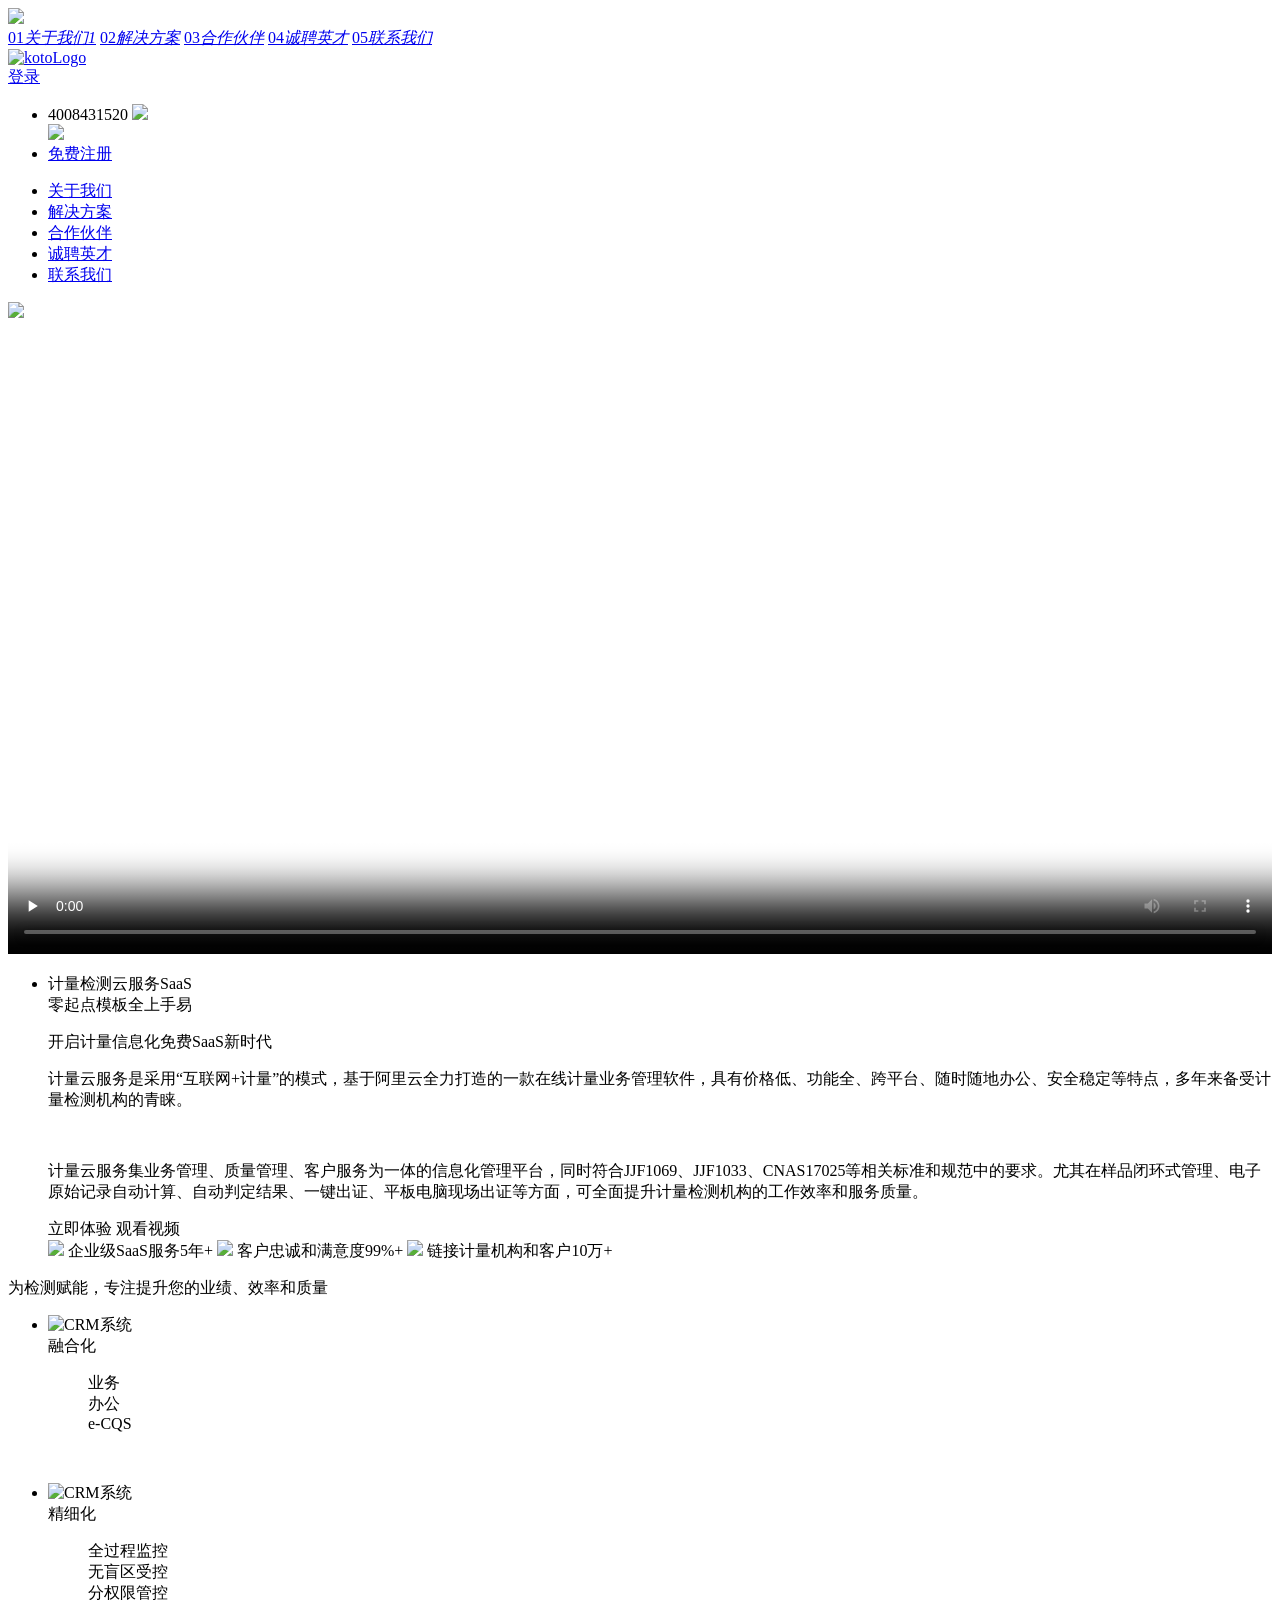
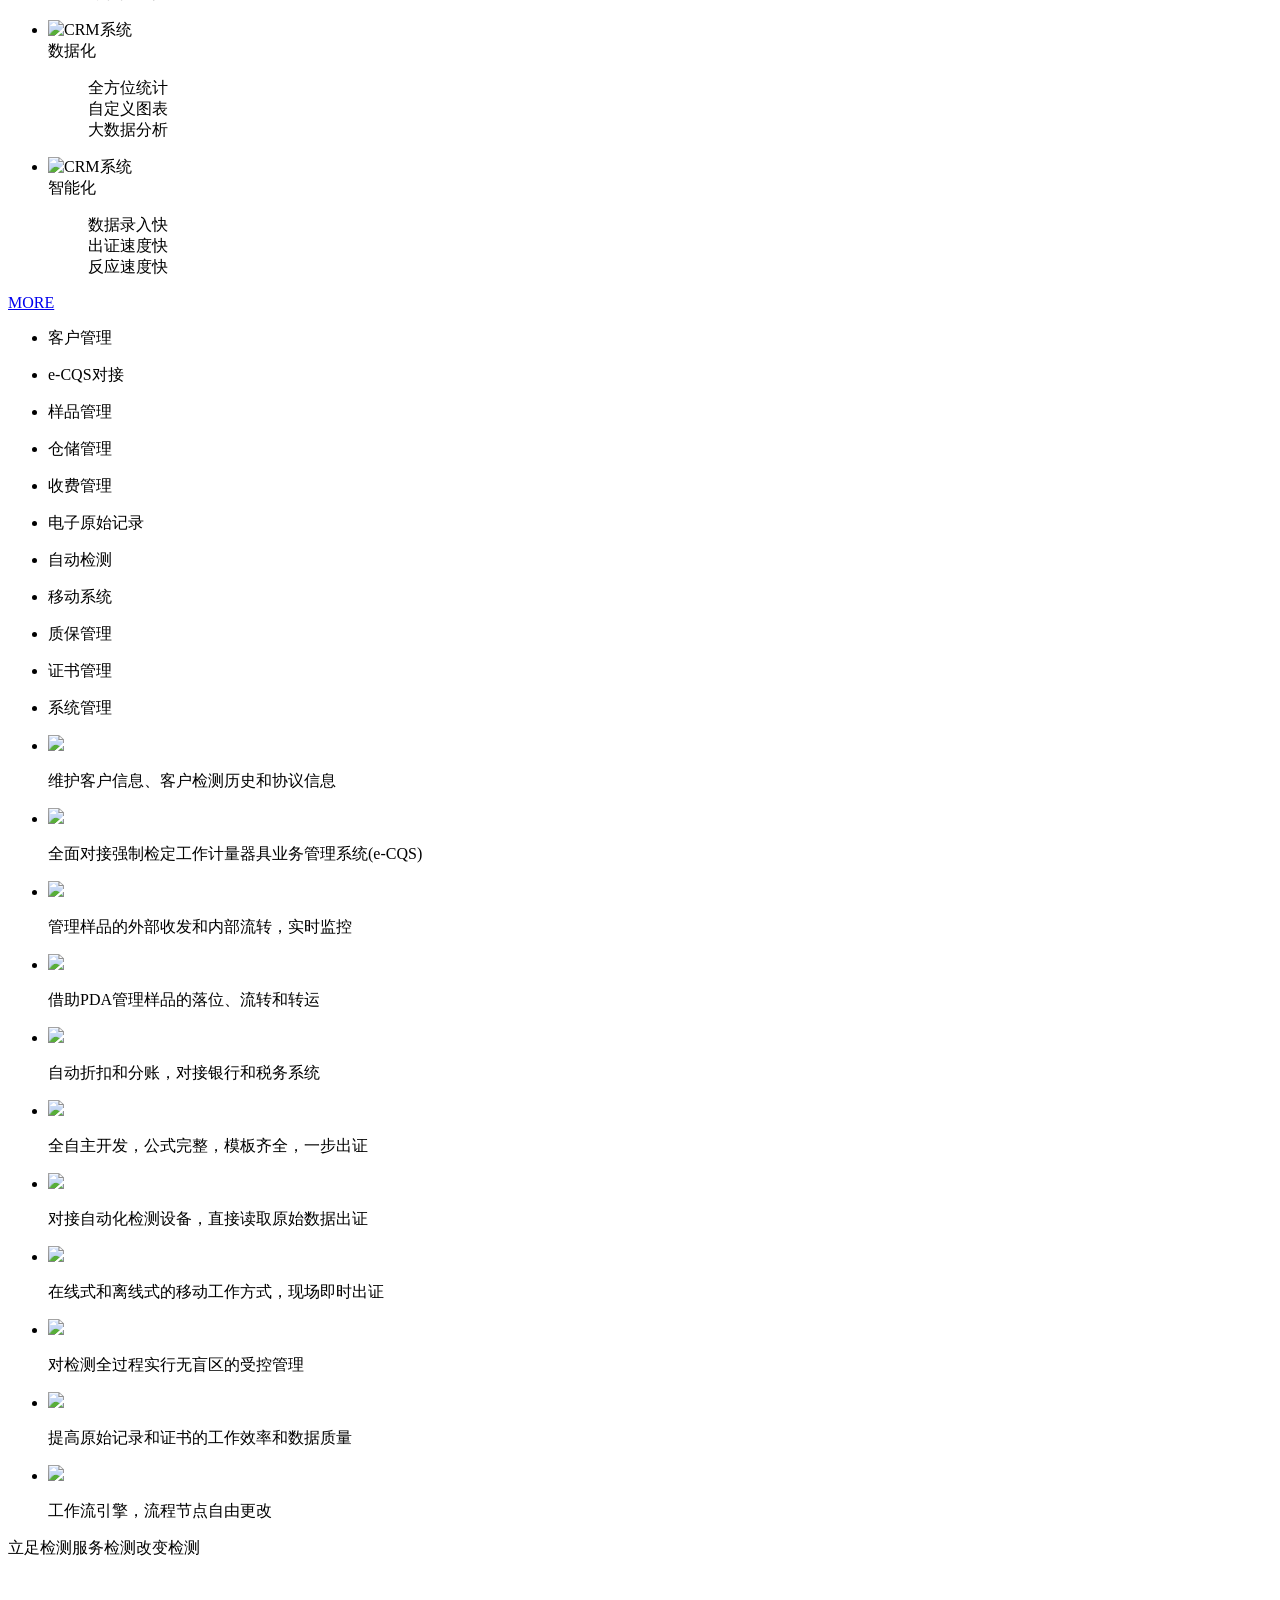
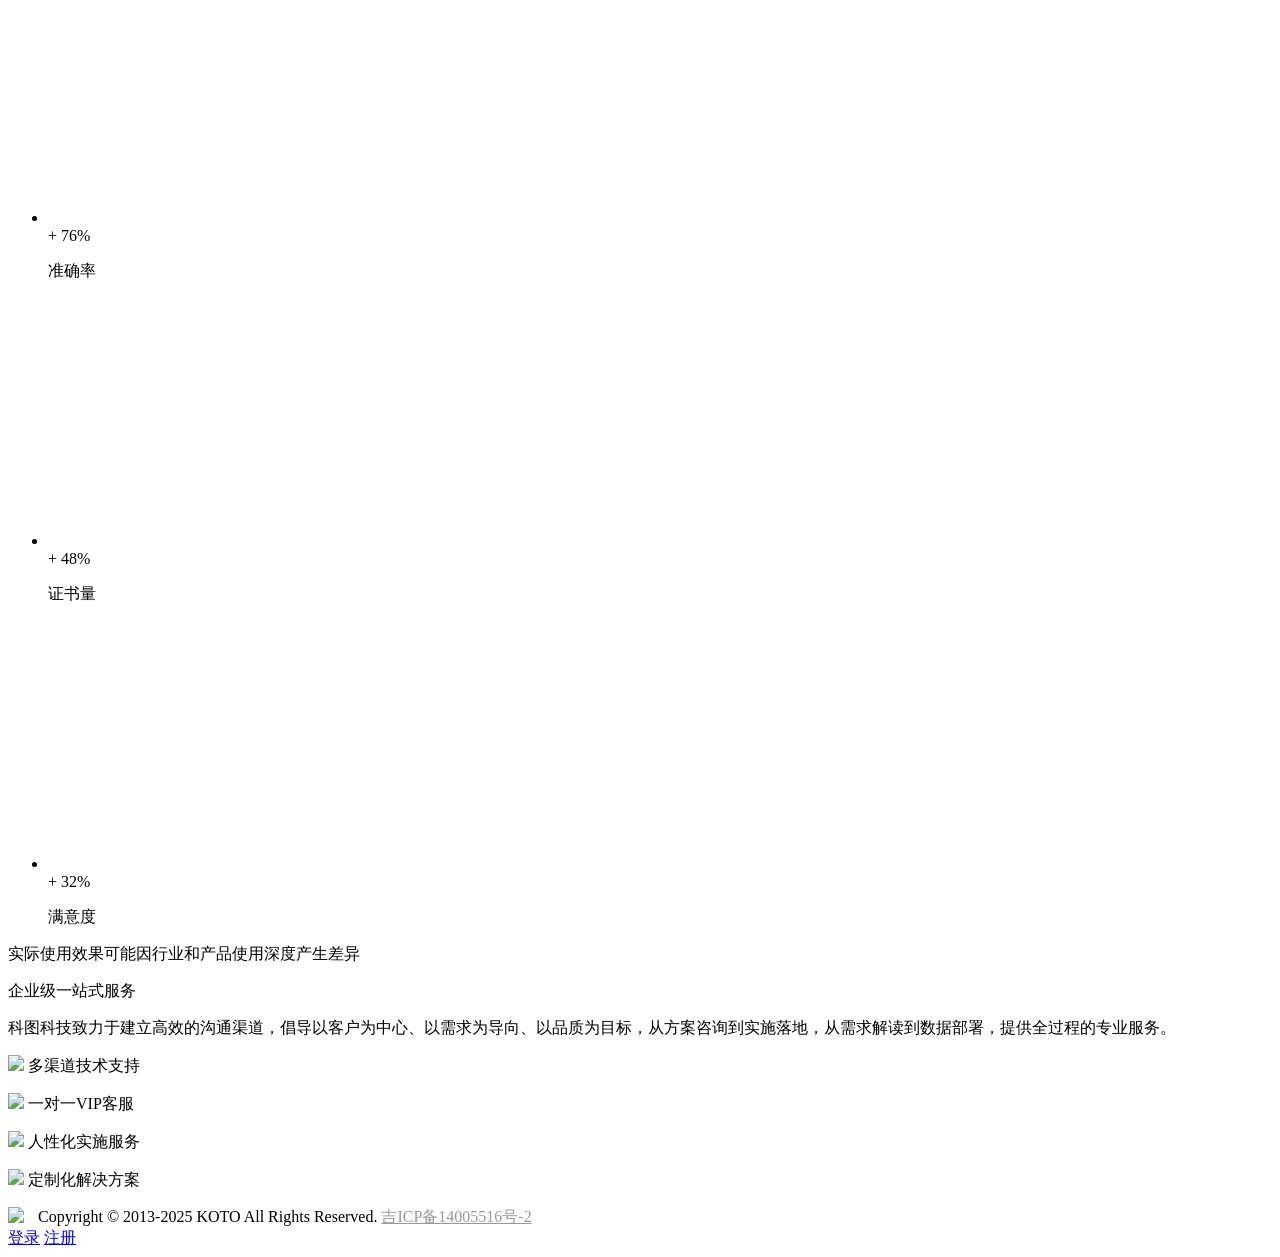
==== index.html @ c967e205 "科图1" ====
<!DOCTYPE html>
<html lang="zh-CN">
	<head>
		<meta charset="UTF-8">
		<meta name="viewport" content="initial-scale=1.0, maximum-scale=1.0, user-scalable=no" />
		<meta name="baidu-site-verification" content="nUo8OA8vOq" />
		<meta name="keywords" content="计量检测云服务-科图科技官网">
		<meta name="description" content="计量检测云服务，致力于中国计量检测行业信息化建设解决方案的开发，志在打造集政府机构、企业内部实验室和第三方检测实验室一体化的大数据云服务平台。">
		<title>计量检测云服务-科图科技官网</title>
		<link rel="Shortcut Icon" href="favicon.ico"/>
		<link rel="stylesheet" href="css/animate.min.css" />
		<link rel="stylesheet" href="css/video-js.css" />
		<link rel="stylesheet" href="css/public.css"/>
		<link rel="stylesheet" href="css/enterKoto.css" type="text/css" media="screen" charset="utf-8"><!--全局-->
		<link rel="stylesheet" href="css/enterStyle.css" type="text/css" media="screen" charset="utf-8">
		<link rel="stylesheet" href="css/mediaN.css"/>
		
		
		<script src="js/jquery-2.1.4.min.js" type="text/javascript" charset="utf-8"></script>
		<script src="js/jquery.easing.1.3.js" type="text/javascript" charset="utf-8"></script>
		<script src="js/jquery.transit.js" type="text/javascript" charset="utf-8"></script>
		<script src="js/prefixfree.min.js" type="text/javascript" charset="utf-8"></script>
		<script src="js/html5.js" type="text/javascript" charset="utf-8"></script>
		<script src="js/bocfe.js" type="text/javascript" charset="utf-8"></script>
		
		<script src="js/respond.min.js" type="text/javascript" charset="utf-8"></script>
		<script src="js/jquery.SuperSlide.2.1.1.js" type="text/javascript" charset="utf-8"></script>
		<script type="text/javascript" src="js/flexible.js"></script>
		<script type="text/javascript" src="js/myslide.js"></script>
		<script type="text/javascript" src="js/video.min.js"></script>
		<script type="text/javascript" src="js/fastclick.js"></script><!--点击加速-->
		<script src="js/baidu.js" type="text/javascript" charset="utf-8"></script>
		<script>
			$(function() {
    			FastClick.attach(document.body);
			});
		</script>
		<script><!--百度自动推送-->
			(function(){
				var bp = document.createElement('script');
				var curProtocol = window.location.protocol.split(':')[0];
				if (curProtocol === 'https') {
					bp.src = 'https://zz.bdstatic.com/linksubmit/push.js';
				}
				else {
					bp.src = 'http://push.zhanzhang.baidu.com/push.js';
				}
				var s = document.getElementsByTagName("script")[0];
				s.parentNode.insertBefore(bp, s);
			})();
		</script>
		<style>
			.hoverA{color: #999999;}
			.hoverA:hover{color: #ff943e;}
		</style>
	</head>
	
	<body>
<!-- WPA start -->
<script id="qd28521827276997eedf9d769619d8f333a147346156" src="https://wp.qiye.qq.com/qidian/2852182727/6997eedf9d769619d8f333a147346156" charset="utf-8" async defer></script>
<!-- WPA end -->
<img width="121px" style="display: none;" src="img/baidukoto.jpg"  alt="计量检测云服务-科图科技官网">
    <div class="main wrapper">
		<!--移动端菜单栏 pad&手机-->
		<div class="phone_header">
			<div class="bocweb-header">
				<a href="javascript:;" class="nav-click"></a>
				<a class="bocweb-logo" href="indexPhone.html" target="_self"><img width="100%" src="img/kotoLogo.png"></a>
			</div>
			<div class="sidebar">
				<a href="javascript:;" class="sidebar-close"></a>
				<div class="line"></div>
				<div class="nav">
					<a href="about.html" target="_self"><span>01</span><i>关于我们1</i></a>
					<a href="solution.html" target="_self"><span>02</span><i>解决方案</i></a>
			        <a href="partner.html" target="_self"><span>03</span><i>合作伙伴</i></a>
					<a href="career.html" target="_self"><span>04</span><i>诚聘英才</i></a>
					<a href="contact.html" target="_self"><span>05</span><i>联系我们</i></a>
				</div>
			</div>
		</div>
		<div class="header f-cb">
			<a class="logo" href="index.html" target="_self"><img width="100%" src="img/kotoLogo.png"  alt="kotoLogo"></a>
			<div class="button f-cb">
				<a id="loginBtn"  class="on" href="https://www.kotosoft.com/chos" target="_self" >登录</a>
				<div class="buttonR">
					<ul>
						<li>
							<span class="conectPhone">4008431520</span>
							<span id="qqQDKF" class="conectLine"><img src="img/wx.png"/></span>
							<div class="ewm hid"><img src="img/ewm.png"/></div><!---->
						</li>
						<li>
							<a href="register.html" class=" conectFree">免费注册</a>
						</li>
					</ul>
				</div>
				
			</div>
			<div class="nav">
				<ul class="f-cb">
					<li><a href="about.html" class="tits" title="关于我们-科图科技官网">关于我们</a></li>
					<li><a href="solution.html" class="tits" title="计量检测云服务解决方案-科图科技官网">解决方案</a></li>
					<li><a href="partner.html" class="tits" title="计量检测云服务合作伙伴-科图科技官网">合作伙伴</a></li>
					<li><a href="career.html" class="tits" title="诚聘英才-科图科技官网">诚聘英才</a></li>
					<li><a href="contact.html" class="tits" title="联系我们-科图科技官网">联系我们</a></li>
				</ul>
			</div>
		</div>
		
		<!--视频弹窗 S-->
		<div class="myVideoWrap hid">
			<div class="videoDiv" >
				<div class="closeVideo"><img src="img/close.png"/></div>
				<video id="my-player" class="video-js vjs-big-play-centered vjs-default-skin vjs-16-9" 
					   controls  preload="none" poster="img/vBg.jpg" playsinline x5-playsinline webkit-playsinline
					   style="width:100%;height:100%;object-fit: fill;">
					<source src="https://mpvideo.qpic.cn/0b78vmaaoaaahaalfk7xerpvbk6da6vqabya.f10004.mp4?dis_k=0cde9caa466e6769a0c443bbb77d2c9f&dis_t=1757411300&play_scene=10700&auth_info=Vqmjj7gGagRmlpS9nGsETXI2C3gYQ2kSfmJ8GEtmZi9mBQ==&auth_key=c77045c714f1d5150a62b1a8c8f45c02" type='video/mp4' />
				</video>
			</div>
		</div>

	<div class="index">
		<div class="index-banner section"><!--此处为轮播图-->
			<ul>
				<li>
					<div class="table" style="background: url(img/bannerBg.jpg) center no-repeat;background-size: cover;">
						<div class="table-cell animated bounceIn">
							<div class="con">
								<span class="banerSpan">计量检测云服务SaaS</span><br />
								<span class="bannerText1">零起点</span><span class="bannerText1">模板全</span><span class="bannerText1">上手易</span>
								<p class="bannerText1">开启计量信息化免费SaaS新时代</p>
								<p class="bannerText2">计量云服务是采用“互联网+计量”的模式，基于阿里云全力打造的一款在线计量业务管理软件，具有价格低、功能全、跨平台、随时随地办公、安全稳定等特点，多年来备受计量检测机构的青睐。</p>
								<p class="bannerText2">&nbsp;</p>
								<p class="bannerText2">计量云服务集业务管理、质量管理、客户服务为一体的信息化管理平台，同时符合JJF1069、JJF1033、CNAS17025等相关标准和规范中的要求。尤其在样品闭环式管理、电子原始记录自动计算、自动判定结果、一键出证、平板电脑现场出证等方面，可全面提升计量检测机构的工作效率和服务质量。</p>
								<span class="banerhref" onclick="javascript:window.location.href='register.html'">立即体验</span>
								<span class="banerhref videoPic">观看视频</span>
							</div>
							<div class="banerTextBot">
									<span><img src="img/banerTextBot1.png"/>&nbsp;企业级SaaS服务5年+</span>
									<span><img src="img/banerTextBot2.png"/>&nbsp;客户忠诚和满意度99%+</span>
									<span><img src="img/banerTextBot3.png"/>&nbsp;链接计量机构和客户10万+</span>
								</div>
						</div>
					</div>
				</li>
                <!--<li style="background: url(img/3-1Z123143944Y6.jpg) center no-repeat;">
					<a>
						<div class="table">
							<div class="table-cell">
								<div class="con1"></div>
							</div>
						</div>
					</a>
				</li>
				<li style="background: url(img/201709201446530269.jpg) center no-repeat;">
					<div class="table">
						<div class="table-cell">
							<div class="con">
								<div class="pic">
									   <img width="100%" class="img" src="img/201709201447040349.png"  alt="CRM概念">
									<div class="list">
										<div class="item i1">销售管理</div>
										<div class="item i2">沟通协同</div>
										<div class="item i3">采购管理</div>
										<div class="item i4">库存管理</div>
										<div class="line1 line"></div>
										<div class="line2 line"></div>
										<div class="line3 line"></div>
										<div class="line4 line"></div>
										<div class="point p1">
											<span></span>
										</div>
										<div class="point p2">
											<span></span>
										</div>
										<div class="point p3">
											<span></span>
										</div>
										<div class="point p4">
											<span></span>
										</div>
									</div>
									<div class="icon">
											   <img width="100%" src="img/201709201447170629.png"  alt="CRM">
									</div>
								</div>
								<div class="tits">阿里钉钉战略生态合作伙伴</div>
								<div class="tit">酷公司用酷应用，助力业绩强劲增长</div>
								<a>查看详情</a>
							</div>
						</div>
					</div>
				</li>
				-->
			</ul>
			<!--<div class="btns"></div>-->
		</div>
		
		<div class="index-advantage section">
			<div class="content">
				<div class="tits">为检测赋能，专注提升您的<span>业绩、效率和质量</span></div>
                <div class="list">
                	<ul class="f-cb">
						<li>
							<div class="icon">
								<img src="img/201807271627340166.png"  alt="CRM系统"></div>
							<div class="t">融合化</div>
							<dl class="d1">
								<dd>业务</dd><dd>办公</dd><dd>e-CQS</dd><p><br></p>
							</dl>
						</li>
						<li>
							<div class="icon">
								<img src="img/201807271628360979.png"  alt="CRM系统"></div>
							<div class="t">精细化</div>
							<dl class="d2">
								<dd>全过程监控</dd><dd>无盲区受控</dd><dd>分权限管控</dd>
							</dl>
						</li>
						<li>
							<div class="icon">
								<img src="img/201807271629110427.png"  alt="CRM系统"></div>
							<div class="t">数据化</div>
							<dl class="d3">
								<dd>全方位统计</dd><dd>自定义图表</dd><dd>大数据分析</dd>
							</dl>
						</li>
						<li>
							<div class="icon">
								<img src="img/201807271629450042.png"  alt="CRM系统"></div>
							<div class="t">智能化</div>
							<dl class="d4">
								<dd>数据录入快</dd><dd>出证速度快</dd><dd>反应速度快</dd>
							</dl>
						</li>
					</ul>
					<a href="solution.html" class="more">MORE</a>
				</div>
			</div>
		</div>
		
		
		<div class="index-sales section">
			<div class="content">
				<div class="list">
					<ul>
						<li class="l f-cb li1 on">
							<div class="icon i1"></div>
							<p>客户管理</p>
						</li>
						<li class="f-cb li2">
							<div class="icon i2"></div>
							<p>e-CQS对接</p>
						</li>
						<li class="f-cb li3">
							<div class="icon i3"></div>
							<p>样品管理</p>
						</li>
						<li class="f-cb li4">
							<div class="icon i4"></div>
							<p>仓储管理</p>
						</li>
						<li class="f-cb li5">
							<div class="icon i5"></div>
							<p>收费管理</p>
						</li>
						<li class="f-cb li6">
							<div class="icon i6"></div>
							<p>电子原始记录</p>
						</li>
						<li class="f-cb li7">
							<div class="icon i7"></div>
							<p>自动检测</p>
						</li>
						<li class="l f-cb li8">
							<div class="icon i8"></div>
							<p>移动系统</p>
						</li>
						<li class="l f-cb li9">
							<div class="icon i9"></div>
							<p>质保管理</p>
						</li>
						<li class="l f-cb li10">
							<div class="icon i10"></div>
							<p>证书管理</p>
						</li>
						<li class="l f-cb li11">
							<div class="icon i11"></div>
							<p>系统管理</p>
						</li>
					</ul>
				</div>
				<!--<div style="top: 50%;width: 626px;height: 626px;background: red;border-radius: 100%;position: absolute;left: 50%;margin-left: -313px;margin-top: -313px;"></div>-->
				<div class="list1">
					<ul>
						<li class="li1">
							<div class="salesImgWrap">
								<img src="img/i_icon1_h.png"/>
							</div>
							<p class="salesConect">维护客户信息、客户检测历史和协议信息</p>
							<!--以下注释保留 原手机中显示内容图标自动模拟触摸跳转
							<img style=" display: inline;" width="100%" src="img/201709201451140039.jpg"  alt="CRM客户管理">
							<img width="100%" src="img/201709201451250377.png" alt="CRM客户管理">
							<img width="100%" src="img/201709271043510801.png" alt="CRM客户管理">
							<img width="100%" src="img/201709271043510812.png" alt="CRM客户管理">
							<span class="touchbtn"></span>-->
						</li>
						<li class="li2">
							<div class="salesImgWrap">
								<img src="img/i_icon2_h.png"/>
							</div>
							<p class="salesConect">全面对接强制检定工作计量器具业务管理系统(e-CQS)</p>
							<!--以下注释保留 原手机中显示内容图标自动模拟触摸跳转
							<img style=" display: inline;" width="100%" src="img/201709201449350761.jpg" alt="数据图表">
							<img width="100%" src="img/201709201449460618.png" alt="数据图表">
							<img width="100%" src="img/201709201449550816.png" alt="数据图表">
							<img width="100%" src="img/201709271048070762.jpg" alt="数据图表">
							<img width="100%" src="img/201709271048070800.jpg" alt="数据图表">
							<img width="100%" src="img/201709271048080180.jpg" alt="数据图表">
							<span class="touchbtn"></span>-->
						</li>
						<li class="li3">
							<div class="salesImgWrap">
								<img src="img/i_icon3_h.png"/>
							</div>
							<p class="salesConect">管理样品的外部收发和内部流转，实时监控</p>
							<!--以下注释保留 原手机中显示内容图标自动模拟触摸跳转
							<img style=" display: inline;" width="100%" src="img/201709261038190196.jpg" alt="库存管理">
							<img width="100%" src="img/201709261038530422.jpg" alt="库存管理">
							<img width="100%" src="img/201709271047420182.jpg" alt="库存管理">
							<span class="touchbtn"></span>-->
						</li>
						<li class="li4">
							<div class="salesImgWrap">
								<img src="img/i_icon4_h.png"/>
							</div>
							<p class="salesConect">借助PDA管理样品的落位、流转和转运</p>
							<!--以下注释保留 原手机中显示内容图标自动模拟触摸跳转
							<img style=" display: inline;" width="100%" src="img/201709201454010997.jpg" alt="采购管理">
							<img width="100%" src="img/201709201454110368.png" alt="采购管理">
							<img width="100%" src="img/201709271047160637.jpg" alt="采购管理">
							<img width="100%" src="img/201709271047170004.jpg" alt="采购管理">
							<span class="touchbtn"></span>-->
						</li>
						<li class="li5">
							<div class="salesImgWrap">
								<img src="img/i_icon5_h.png"/>
							</div>
							<p class="salesConect">自动折扣和分账，对接银行和税务系统</p>
							<!--以下注释保留 原手机中显示内容图标自动模拟触摸跳转							
							<img style=" display: inline;" width="100%" src="img/201709201455170778.jpg" alt="资金管理">
							<img width="100%" src="img/201709201455350067.png" alt="资金管理">
							<img width="100%" src="img/201709271046570584.png" alt="资金管理">
							<img width="100%" src="img/201709271046570960.png" alt="资金管理">
							<span class="touchbtn"></span>-->
						</li>
						<li class="li6">
							<div class="salesImgWrap">
								<img src="img/i_icon6_h.png"/>
							</div>
							<p class="salesConect">全自主开发，公式完整，模板齐全，一步出证</p>
							<!--以下注释保留 原手机中显示内容图标自动模拟触摸跳转	
							<img style=" display: inline;" width="100%" src="img/201709201456200113.jpg" alt="CRM业绩目标">
							<img width="100%" src="img/201709201456380332.png" alt="CRM业绩目标">
							<img width="100%" src="img/201709271046390617.png" alt="CRM业绩目标">
							<img width="100%" src="img/201709271046390674.png" alt="CRM业绩目标">
							<span class="touchbtn"></span>-->
						</li>
						<li class="li7">
							<div class="salesImgWrap">
								<img src="img/i_icon7_h.png"/>
							</div>
							<p class="salesConect">对接自动化检测设备，直接读取原始数据出证</p>
							<!--以下注释保留 原手机中显示内容图标自动模拟触摸跳转
							<img style=" display: inline;" width="100%" src="img/201709201457280189.jpg" alt="CRM产品管理">
							<img width="100%" src="img/201709201457380443.png" alt="CRM产品管理">
							<img width="100%" src="img/201709271051530447.png" alt="CRM产品管理">
							<img width="100%" src="img/201709271051530449.png" alt="CRM产品管理">
							<span class="touchbtn"></span>-->
						</li>
						<li class="li8">
							<div class="salesImgWrap">
								<img src="img/i_icon8_h.png"/>
							</div>
							<p class="salesConect">在线式和离线式的移动工作方式，现场即时出证</p>
							<!--以下注释保留 原手机中显示内容图标自动模拟触摸跳转
							<img style=" display: inline;" width="100%" src="img/201709201458470295.jpg" alt="合同管理">
							<img width="100%" src="img/201709201459030186.png" alt="合同管理">
							<img width="100%" src="img/201709271045560721.png" alt="合同管理">
							<img width="100%" src="img/201709271045570972.png" alt="合同管理">无此图片
							<img width="100%" src="img/201709271045580042.png" alt="合同管理">
							<span class="touchbtn"></span>-->
						</li>
						<li class="li9">
							<div class="salesImgWrap">
								<img src="img/i_icon9_h.png"/>
							</div>
							<p class="salesConect">对检测全过程实行无盲区的受控管理</p>
							<!--以下注释保留 原手机中显示内容图标自动模拟触摸跳转							
							<img style=" display: inline;" width="100%" src="img/201709201500370326.jpg" alt="销售机会">
							<img width="100%" src="img/201709201500500649.png" alt="销售机会">
							<img width="100%" src="img/201709271045320696.png" alt="销售机会">
							<img width="100%" src="img/201709271045320734.jpg" alt="销售机会">
							<span class="touchbtn"></span>-->
						</li>
						<li class="li10">
							<div class="salesImgWrap">
								<img src="img/i_icon10_h.png"/>
							</div>
							<p class="salesConect">提高原始记录和证书的工作效率和数据质量</p>
							<!--以下注释保留 原手机中显示内容图标自动模拟触摸跳转	
							<img style=" display: inline;" width="100%" src="img/201709201501480705.jpg" alt="跟进记录">
							<img width="100%" src="img/201709271044470932.png" alt="跟进记录">
							<span class="touchbtn"></span>-->
						</li>
						<li class="li11">
							<div class="salesImgWrap">
								<img src="img/i_icon11_h.png"/>
							</div>
							<p class="salesConect">工作流引擎，流程节点自由更改</p>
							<!--以下注释保留 原手机中显示内容图标自动模拟触摸跳转
							<img style=" display: inline;" width="100%" src="img/201709201502150878.jpg" alt="访客计划">
							<img width="100%" src="img/201709201502250959.png" alt="访客计划">
							<img width="100%" src="img/201709271045080079.png" alt="访客计划">
							<img width="100%" src="img/201709271045080137.jpg" alt="访客计划">
							<span class="touchbtn"></span>-->
						</li>
						
					</ul>
				</div>
			</div>
		</div>

		<div class="index-effect section">
			<div class="content">
				<div class="tits"><a class="titsText">立足检测</a><a class="titsText">服务检测</a><a class="titsText">改变检测</a></div>
				<div class="list">
					<ul class="f-cb">
						<li>
							<canvas id="myCanvas1" width="248" height="248"></canvas>
							<div class="con">
								<div class="num">+
									<span id="" class="counter1" data-num="76">76</span>%</div>
								<p><p>准确率</p></p>
							</div>
						</li>
						<li>
							<canvas id="myCanvas2" width="248" height="248"></canvas>
							<div class="con">
								<div class="num">+
									<span id="" class="counter1" data-num="48">48</span>%</div>
								<p><p>证书量</p></p>
							</div>
						</li>
						<li>
							<canvas id="myCanvas3" width="248" height="248"></canvas>
							<div class="con">
								<div class="num">+
									<span id="" class="counter1" data-num="32">32</span>%</div>
								<p>满意度</p>
							</div>
						</li>
					</ul>
				</div>
				<div class="tit"><p>实际使用效果可能因行业和产品使用深度产生差异</p></div>
			</div>
            <div class="bg"></div>
		</div>

		<div class="knowMore"> 
			<p class="knowTitle">企业级一站式服务</p>
			<div class="knowTextWrap fl">
				<p class="knowDetail">科图科技致力于建立高效的沟通渠道，倡导以客户为中心、以需求为导向、以品质为目标，从方案咨询到实施落地，从需求解读到数据部署，提供全过程的专业服务。</p>
				<div class="knowContain">
					<p>
						<a><img src="img/knowMore1.png"/></a>
						<span>多渠道技术支持</span>
					</p>
					<p>
						<a><img src="img/knowMore2.png"/></a>
						<span>一对一VIP客服</span>
					</p>
					
				</div>
				<div class="knowContain">
					<p>
						<a><img src="img/knowMore3.png"/></a>
						<span>人性化实施服务</span>
					</p>
					<p>
						<a><img src="img/knowMore4.png"/></a>
						<span>定制化解决方案</span>
					</p>
					
					
				</div>
			</div>	
			<div class="knowImg fr" style="background: url(img/knowImg.png) center bottom  no-repeat;background-size:100% ;"></div>
		</div>
	</div>

	<div class="footer f-cb">
		<div class="tits f-cb">
			<div class="t t3"><i style="display: inline-block;width: 30px;vertical-align: middle"><img src="img/bah.png" style="margin-top: -5px;"></i>Copyright © 2013-2025 KOTO All Rights Reserved. <a class="hoverA" target="_blank" href="https://beian.miit.gov.cn/">吉ICP备14005516号-2</a></div>
		</div>
	</div>
	<div class="footer-phoneShow">
		<a href="https://www.kotosoft.com/chos" target="_self"><span>登录</span></a>
		<a href="register.html" class="loginPhone" target="_self"><span>注册</span></a>
		<div class="line"></div>
	</div>
	</div>

	<script src="js/bannerLb.js" type="text/javascript" charset="utf-8"></script>
    <script src="js/jquery.countup.min.js" type="text/javascript" charset="utf-8"></script>
    <script src="js/jquery.waypoints.min.js" type="text/javascript" charset="utf-8"></script>
    <script src="js/plugin.js" type="text/javascript" charset="UTF-8"></script>
	<script src="js/enterKoto.js" type="text/javascript"></script>
</body>
</html>
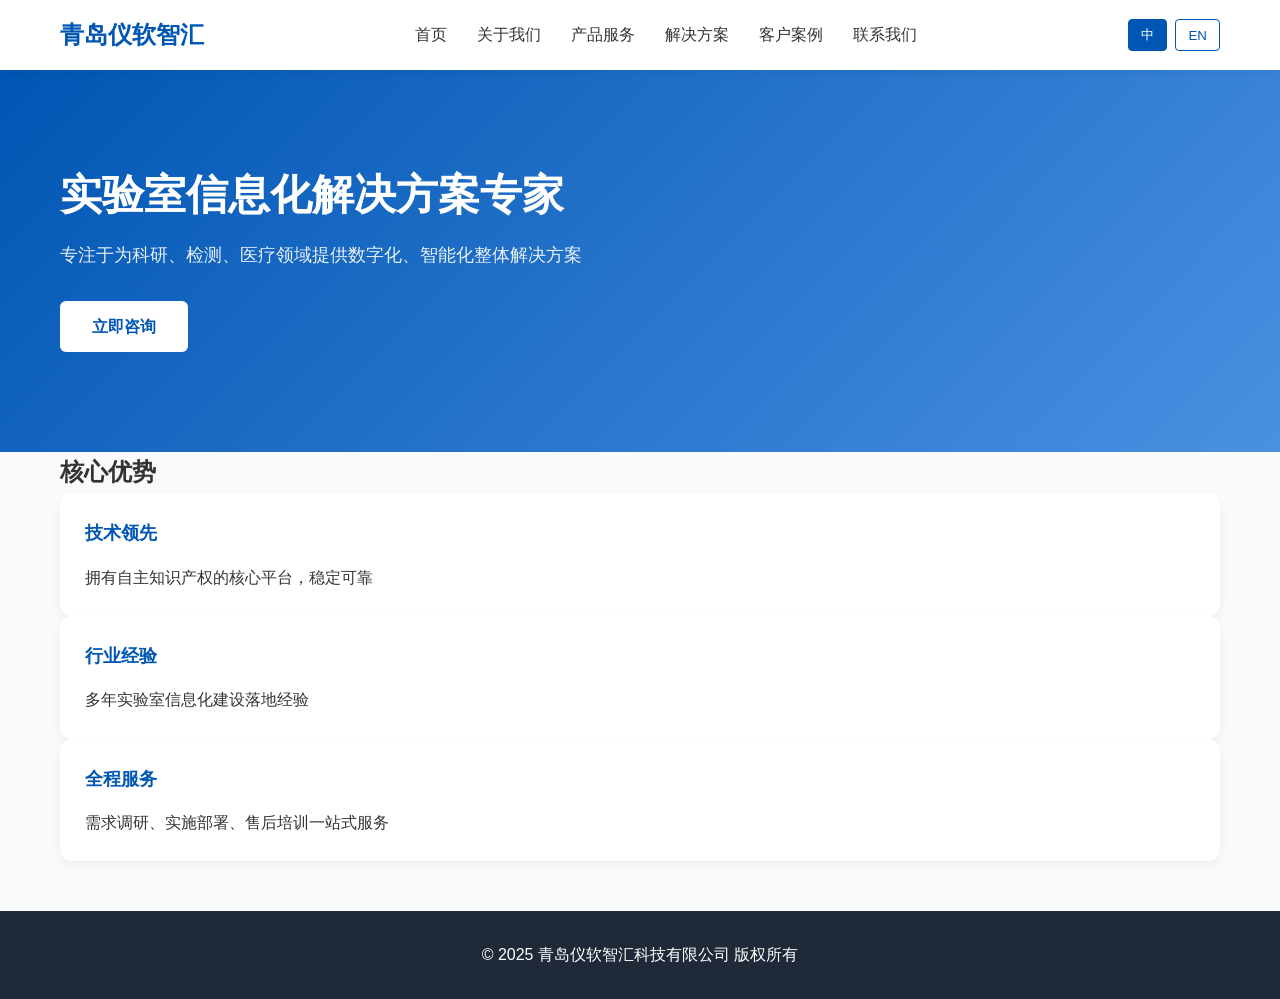
==== commit fa58cbc0: "index第一版保存" ====
--- a/index.html
+++ b/index.html
@@ -1,522 +1,92 @@
-
 <!DOCTYPE html>
 <html lang="zh-CN">
-	<head>
-		<meta charset="UTF-8">
-		<meta name="viewport" content="initial-scale=1.0, maximum-scale=1.0, user-scalable=no" />
-		<meta name="baidu-site-verification" content="nUo8OA8vOq" />
-		<meta name="keywords" content="计量检测云服务-科图科技官网">
-		<meta name="description" content="计量检测云服务，致力于中国计量检测行业信息化建设解决方案的开发，志在打造集政府机构、企业内部实验室和第三方检测实验室一体化的大数据云服务平台。">
-		<title>计量检测云服务-科图科技官网</title>
-		<link rel="Shortcut Icon" href="favicon.ico"/>
-		<link rel="stylesheet" href="css/animate.min.css" />
-		<link rel="stylesheet" href="css/video-js.css" />
-		<link rel="stylesheet" href="css/public.css"/>
-		<link rel="stylesheet" href="css/enterKoto.css" type="text/css" media="screen" charset="utf-8"><!--全局-->
-		<link rel="stylesheet" href="css/enterStyle.css" type="text/css" media="screen" charset="utf-8">
-		<link rel="stylesheet" href="css/mediaN.css"/>
-		
-		
-		<script src="js/jquery-2.1.4.min.js" type="text/javascript" charset="utf-8"></script>
-		<script src="js/jquery.easing.1.3.js" type="text/javascript" charset="utf-8"></script>
-		<script src="js/jquery.transit.js" type="text/javascript" charset="utf-8"></script>
-		<script src="js/prefixfree.min.js" type="text/javascript" charset="utf-8"></script>
-		<script src="js/html5.js" type="text/javascript" charset="utf-8"></script>
-		<script src="js/bocfe.js" type="text/javascript" charset="utf-8"></script>
-		
-		<script src="js/respond.min.js" type="text/javascript" charset="utf-8"></script>
-		<script src="js/jquery.SuperSlide.2.1.1.js" type="text/javascript" charset="utf-8"></script>
-		<script type="text/javascript" src="js/flexible.js"></script>
-		<script type="text/javascript" src="js/myslide.js"></script>
-		<script type="text/javascript" src="js/video.min.js"></script>
-		<script type="text/javascript" src="js/fastclick.js"></script><!--点击加速-->
-		<script src="js/baidu.js" type="text/javascript" charset="utf-8"></script>
-		<script>
-			$(function() {
-    			FastClick.attach(document.body);
-			});
-		</script>
-		<script><!--百度自动推送-->
-			(function(){
-				var bp = document.createElement('script');
-				var curProtocol = window.location.protocol.split(':')[0];
-				if (curProtocol === 'https') {
-					bp.src = 'https://zz.bdstatic.com/linksubmit/push.js';
-				}
-				else {
-					bp.src = 'http://push.zhanzhang.baidu.com/push.js';
-				}
-				var s = document.getElementsByTagName("script")[0];
-				s.parentNode.insertBefore(bp, s);
-			})();
-		</script>
-		<style>
-			.hoverA{color: #999999;}
-			.hoverA:hover{color: #ff943e;}
-		</style>
-	</head>
-	
-	<body>
-<!-- WPA start -->
-<script id="qd28521827276997eedf9d769619d8f333a147346156" src="https://wp.qiye.qq.com/qidian/2852182727/6997eedf9d769619d8f333a147346156" charset="utf-8" async defer></script>
-<!-- WPA end -->
-<img width="121px" style="display: none;" src="img/baidukoto.jpg"  alt="计量检测云服务-科图科技官网">
-    <div class="main wrapper">
-		<!--移动端菜单栏 pad&手机-->
-		<div class="phone_header">
-			<div class="bocweb-header">
-				<a href="javascript:;" class="nav-click"></a>
-				<a class="bocweb-logo" href="indexPhone.html" target="_self"><img width="100%" src="img/kotoLogo.png"></a>
-			</div>
-			<div class="sidebar">
-				<a href="javascript:;" class="sidebar-close"></a>
-				<div class="line"></div>
-				<div class="nav">
-					<a href="about.html" target="_self"><span>01</span><i>关于我们1</i></a>
-					<a href="solution.html" target="_self"><span>02</span><i>解决方案</i></a>
-			        <a href="partner.html" target="_self"><span>03</span><i>合作伙伴</i></a>
-					<a href="career.html" target="_self"><span>04</span><i>诚聘英才</i></a>
-					<a href="contact.html" target="_self"><span>05</span><i>联系我们</i></a>
-				</div>
-			</div>
-		</div>
-		<div class="header f-cb">
-			<a class="logo" href="index.html" target="_self"><img width="100%" src="img/kotoLogo.png"  alt="kotoLogo"></a>
-			<div class="button f-cb">
-				<a id="loginBtn"  class="on" href="https://www.kotosoft.com/chos" target="_self" >登录</a>
-				<div class="buttonR">
-					<ul>
-						<li>
-							<span class="conectPhone">4008431520</span>
-							<span id="qqQDKF" class="conectLine"><img src="img/wx.png"/></span>
-							<div class="ewm hid"><img src="img/ewm.png"/></div><!---->
-						</li>
-						<li>
-							<a href="register.html" class=" conectFree">免费注册</a>
-						</li>
-					</ul>
-				</div>
-				
-			</div>
-			<div class="nav">
-				<ul class="f-cb">
-					<li><a href="about.html" class="tits" title="关于我们-科图科技官网">关于我们</a></li>
-					<li><a href="solution.html" class="tits" title="计量检测云服务解决方案-科图科技官网">解决方案</a></li>
-					<li><a href="partner.html" class="tits" title="计量检测云服务合作伙伴-科图科技官网">合作伙伴</a></li>
-					<li><a href="career.html" class="tits" title="诚聘英才-科图科技官网">诚聘英才</a></li>
-					<li><a href="contact.html" class="tits" title="联系我们-科图科技官网">联系我们</a></li>
-				</ul>
-			</div>
-		</div>
-		
-		<!--视频弹窗 S-->
-		<div class="myVideoWrap hid">
-			<div class="videoDiv" >
-				<div class="closeVideo"><img src="img/close.png"/></div>
-				<video id="my-player" class="video-js vjs-big-play-centered vjs-default-skin vjs-16-9" 
-					   controls  preload="none" poster="img/vBg.jpg" playsinline x5-playsinline webkit-playsinline
-					   style="width:100%;height:100%;object-fit: fill;">
-					<source src="https://mpvideo.qpic.cn/0b78vmaaoaaahaalfk7xerpvbk6da6vqabya.f10004.mp4?dis_k=0cde9caa466e6769a0c443bbb77d2c9f&dis_t=1757411300&play_scene=10700&auth_info=Vqmjj7gGagRmlpS9nGsETXI2C3gYQ2kSfmJ8GEtmZi9mBQ==&auth_key=c77045c714f1d5150a62b1a8c8f45c02" type='video/mp4' />
-				</video>
-			</div>
-		</div>
+<head>
+    <meta charset="UTF-8">
+    <meta name="viewport" content="width=device-width, initial-scale=1.0">
+    <title>青岛仪软智汇科技有限公司</title>
+    <link rel="stylesheet" href="css/style.css">
+</head>
+<body>
 
-	<div class="index">
-		<div class="index-banner section"><!--此处为轮播图-->
-			<ul>
-				<li>
-					<div class="table" style="background: url(img/bannerBg.jpg) center no-repeat;background-size: cover;">
-						<div class="table-cell animated bounceIn">
-							<div class="con">
-								<span class="banerSpan">计量检测云服务SaaS</span><br />
-								<span class="bannerText1">零起点</span><span class="bannerText1">模板全</span><span class="bannerText1">上手易</span>
-								<p class="bannerText1">开启计量信息化免费SaaS新时代</p>
-								<p class="bannerText2">计量云服务是采用“互联网+计量”的模式，基于阿里云全力打造的一款在线计量业务管理软件，具有价格低、功能全、跨平台、随时随地办公、安全稳定等特点，多年来备受计量检测机构的青睐。</p>
-								<p class="bannerText2">&nbsp;</p>
-								<p class="bannerText2">计量云服务集业务管理、质量管理、客户服务为一体的信息化管理平台，同时符合JJF1069、JJF1033、CNAS17025等相关标准和规范中的要求。尤其在样品闭环式管理、电子原始记录自动计算、自动判定结果、一键出证、平板电脑现场出证等方面，可全面提升计量检测机构的工作效率和服务质量。</p>
-								<span class="banerhref" onclick="javascript:window.location.href='register.html'">立即体验</span>
-								<span class="banerhref videoPic">观看视频</span>
-							</div>
-							<div class="banerTextBot">
-									<span><img src="img/banerTextBot1.png"/>&nbsp;企业级SaaS服务5年+</span>
-									<span><img src="img/banerTextBot2.png"/>&nbsp;客户忠诚和满意度99%+</span>
-									<span><img src="img/banerTextBot3.png"/>&nbsp;链接计量机构和客户10万+</span>
-								</div>
-						</div>
-					</div>
-				</li>
-                <!--<li style="background: url(img/3-1Z123143944Y6.jpg) center no-repeat;">
-					<a>
-						<div class="table">
-							<div class="table-cell">
-								<div class="con1"></div>
-							</div>
-						</div>
-					</a>
-				</li>
-				<li style="background: url(img/201709201446530269.jpg) center no-repeat;">
-					<div class="table">
-						<div class="table-cell">
-							<div class="con">
-								<div class="pic">
-									   <img width="100%" class="img" src="img/201709201447040349.png"  alt="CRM概念">
-									<div class="list">
-										<div class="item i1">销售管理</div>
-										<div class="item i2">沟通协同</div>
-										<div class="item i3">采购管理</div>
-										<div class="item i4">库存管理</div>
-										<div class="line1 line"></div>
-										<div class="line2 line"></div>
-										<div class="line3 line"></div>
-										<div class="line4 line"></div>
-										<div class="point p1">
-											<span></span>
-										</div>
-										<div class="point p2">
-											<span></span>
-										</div>
-										<div class="point p3">
-											<span></span>
-										</div>
-										<div class="point p4">
-											<span></span>
-										</div>
-									</div>
-									<div class="icon">
-											   <img width="100%" src="img/201709201447170629.png"  alt="CRM">
-									</div>
-								</div>
-								<div class="tits">阿里钉钉战略生态合作伙伴</div>
-								<div class="tit">酷公司用酷应用，助力业绩强劲增长</div>
-								<a>查看详情</a>
-							</div>
-						</div>
-					</div>
-				</li>
-				-->
-			</ul>
-			<!--<div class="btns"></div>-->
-		</div>
-		
-		<div class="index-advantage section">
-			<div class="content">
-				<div class="tits">为检测赋能，专注提升您的<span>业绩、效率和质量</span></div>
-                <div class="list">
-                	<ul class="f-cb">
-						<li>
-							<div class="icon">
-								<img src="img/201807271627340166.png"  alt="CRM系统"></div>
-							<div class="t">融合化</div>
-							<dl class="d1">
-								<dd>业务</dd><dd>办公</dd><dd>e-CQS</dd><p><br></p>
-							</dl>
-						</li>
-						<li>
-							<div class="icon">
-								<img src="img/201807271628360979.png"  alt="CRM系统"></div>
-							<div class="t">精细化</div>
-							<dl class="d2">
-								<dd>全过程监控</dd><dd>无盲区受控</dd><dd>分权限管控</dd>
-							</dl>
-						</li>
-						<li>
-							<div class="icon">
-								<img src="img/201807271629110427.png"  alt="CRM系统"></div>
-							<div class="t">数据化</div>
-							<dl class="d3">
-								<dd>全方位统计</dd><dd>自定义图表</dd><dd>大数据分析</dd>
-							</dl>
-						</li>
-						<li>
-							<div class="icon">
-								<img src="img/201807271629450042.png"  alt="CRM系统"></div>
-							<div class="t">智能化</div>
-							<dl class="d4">
-								<dd>数据录入快</dd><dd>出证速度快</dd><dd>反应速度快</dd>
-							</dl>
-						</li>
-					</ul>
-					<a href="solution.html" class="more">MORE</a>
-				</div>
-			</div>
-		</div>
-		
-		
-		<div class="index-sales section">
-			<div class="content">
-				<div class="list">
-					<ul>
-						<li class="l f-cb li1 on">
-							<div class="icon i1"></div>
-							<p>客户管理</p>
-						</li>
-						<li class="f-cb li2">
-							<div class="icon i2"></div>
-							<p>e-CQS对接</p>
-						</li>
-						<li class="f-cb li3">
-							<div class="icon i3"></div>
-							<p>样品管理</p>
-						</li>
-						<li class="f-cb li4">
-							<div class="icon i4"></div>
-							<p>仓储管理</p>
-						</li>
-						<li class="f-cb li5">
-							<div class="icon i5"></div>
-							<p>收费管理</p>
-						</li>
-						<li class="f-cb li6">
-							<div class="icon i6"></div>
-							<p>电子原始记录</p>
-						</li>
-						<li class="f-cb li7">
-							<div class="icon i7"></div>
-							<p>自动检测</p>
-						</li>
-						<li class="l f-cb li8">
-							<div class="icon i8"></div>
-							<p>移动系统</p>
-						</li>
-						<li class="l f-cb li9">
-							<div class="icon i9"></div>
-							<p>质保管理</p>
-						</li>
-						<li class="l f-cb li10">
-							<div class="icon i10"></div>
-							<p>证书管理</p>
-						</li>
-						<li class="l f-cb li11">
-							<div class="icon i11"></div>
-							<p>系统管理</p>
-						</li>
-					</ul>
-				</div>
-				<!--<div style="top: 50%;width: 626px;height: 626px;background: red;border-radius: 100%;position: absolute;left: 50%;margin-left: -313px;margin-top: -313px;"></div>-->
-				<div class="list1">
-					<ul>
-						<li class="li1">
-							<div class="salesImgWrap">
-								<img src="img/i_icon1_h.png"/>
-							</div>
-							<p class="salesConect">维护客户信息、客户检测历史和协议信息</p>
-							<!--以下注释保留 原手机中显示内容图标自动模拟触摸跳转
-							<img style=" display: inline;" width="100%" src="img/201709201451140039.jpg"  alt="CRM客户管理">
-							<img width="100%" src="img/201709201451250377.png" alt="CRM客户管理">
-							<img width="100%" src="img/201709271043510801.png" alt="CRM客户管理">
-							<img width="100%" src="img/201709271043510812.png" alt="CRM客户管理">
-							<span class="touchbtn"></span>-->
-						</li>
-						<li class="li2">
-							<div class="salesImgWrap">
-								<img src="img/i_icon2_h.png"/>
-							</div>
-							<p class="salesConect">全面对接强制检定工作计量器具业务管理系统(e-CQS)</p>
-							<!--以下注释保留 原手机中显示内容图标自动模拟触摸跳转
-							<img style=" display: inline;" width="100%" src="img/201709201449350761.jpg" alt="数据图表">
-							<img width="100%" src="img/201709201449460618.png" alt="数据图表">
-							<img width="100%" src="img/201709201449550816.png" alt="数据图表">
-							<img width="100%" src="img/201709271048070762.jpg" alt="数据图表">
-							<img width="100%" src="img/201709271048070800.jpg" alt="数据图表">
-							<img width="100%" src="img/201709271048080180.jpg" alt="数据图表">
-							<span class="touchbtn"></span>-->
-						</li>
-						<li class="li3">
-							<div class="salesImgWrap">
-								<img src="img/i_icon3_h.png"/>
-							</div>
-							<p class="salesConect">管理样品的外部收发和内部流转，实时监控</p>
-							<!--以下注释保留 原手机中显示内容图标自动模拟触摸跳转
-							<img style=" display: inline;" width="100%" src="img/201709261038190196.jpg" alt="库存管理">
-							<img width="100%" src="img/201709261038530422.jpg" alt="库存管理">
-							<img width="100%" src="img/201709271047420182.jpg" alt="库存管理">
-							<span class="touchbtn"></span>-->
-						</li>
-						<li class="li4">
-							<div class="salesImgWrap">
-								<img src="img/i_icon4_h.png"/>
-							</div>
-							<p class="salesConect">借助PDA管理样品的落位、流转和转运</p>
-							<!--以下注释保留 原手机中显示内容图标自动模拟触摸跳转
-							<img style=" display: inline;" width="100%" src="img/201709201454010997.jpg" alt="采购管理">
-							<img width="100%" src="img/201709201454110368.png" alt="采购管理">
-							<img width="100%" src="img/201709271047160637.jpg" alt="采购管理">
-							<img width="100%" src="img/201709271047170004.jpg" alt="采购管理">
-							<span class="touchbtn"></span>-->
-						</li>
-						<li class="li5">
-							<div class="salesImgWrap">
-								<img src="img/i_icon5_h.png"/>
-							</div>
-							<p class="salesConect">自动折扣和分账，对接银行和税务系统</p>
-							<!--以下注释保留 原手机中显示内容图标自动模拟触摸跳转							
-							<img style=" display: inline;" width="100%" src="img/201709201455170778.jpg" alt="资金管理">
-							<img width="100%" src="img/201709201455350067.png" alt="资金管理">
-							<img width="100%" src="img/201709271046570584.png" alt="资金管理">
-							<img width="100%" src="img/201709271046570960.png" alt="资金管理">
-							<span class="touchbtn"></span>-->
-						</li>
-						<li class="li6">
-							<div class="salesImgWrap">
-								<img src="img/i_icon6_h.png"/>
-							</div>
-							<p class="salesConect">全自主开发，公式完整，模板齐全，一步出证</p>
-							<!--以下注释保留 原手机中显示内容图标自动模拟触摸跳转	
-							<img style=" display: inline;" width="100%" src="img/201709201456200113.jpg" alt="CRM业绩目标">
-							<img width="100%" src="img/201709201456380332.png" alt="CRM业绩目标">
-							<img width="100%" src="img/201709271046390617.png" alt="CRM业绩目标">
-							<img width="100%" src="img/201709271046390674.png" alt="CRM业绩目标">
-							<span class="touchbtn"></span>-->
-						</li>
-						<li class="li7">
-							<div class="salesImgWrap">
-								<img src="img/i_icon7_h.png"/>
-							</div>
-							<p class="salesConect">对接自动化检测设备，直接读取原始数据出证</p>
-							<!--以下注释保留 原手机中显示内容图标自动模拟触摸跳转
-							<img style=" display: inline;" width="100%" src="img/201709201457280189.jpg" alt="CRM产品管理">
-							<img width="100%" src="img/201709201457380443.png" alt="CRM产品管理">
-							<img width="100%" src="img/201709271051530447.png" alt="CRM产品管理">
-							<img width="100%" src="img/201709271051530449.png" alt="CRM产品管理">
-							<span class="touchbtn"></span>-->
-						</li>
-						<li class="li8">
-							<div class="salesImgWrap">
-								<img src="img/i_icon8_h.png"/>
-							</div>
-							<p class="salesConect">在线式和离线式的移动工作方式，现场即时出证</p>
-							<!--以下注释保留 原手机中显示内容图标自动模拟触摸跳转
-							<img style=" display: inline;" width="100%" src="img/201709201458470295.jpg" alt="合同管理">
-							<img width="100%" src="img/201709201459030186.png" alt="合同管理">
-							<img width="100%" src="img/201709271045560721.png" alt="合同管理">
-							<img width="100%" src="img/201709271045570972.png" alt="合同管理">无此图片
-							<img width="100%" src="img/201709271045580042.png" alt="合同管理">
-							<span class="touchbtn"></span>-->
-						</li>
-						<li class="li9">
-							<div class="salesImgWrap">
-								<img src="img/i_icon9_h.png"/>
-							</div>
-							<p class="salesConect">对检测全过程实行无盲区的受控管理</p>
-							<!--以下注释保留 原手机中显示内容图标自动模拟触摸跳转							
-							<img style=" display: inline;" width="100%" src="img/201709201500370326.jpg" alt="销售机会">
-							<img width="100%" src="img/201709201500500649.png" alt="销售机会">
-							<img width="100%" src="img/201709271045320696.png" alt="销售机会">
-							<img width="100%" src="img/201709271045320734.jpg" alt="销售机会">
-							<span class="touchbtn"></span>-->
-						</li>
-						<li class="li10">
-							<div class="salesImgWrap">
-								<img src="img/i_icon10_h.png"/>
-							</div>
-							<p class="salesConect">提高原始记录和证书的工作效率和数据质量</p>
-							<!--以下注释保留 原手机中显示内容图标自动模拟触摸跳转	
-							<img style=" display: inline;" width="100%" src="img/201709201501480705.jpg" alt="跟进记录">
-							<img width="100%" src="img/201709271044470932.png" alt="跟进记录">
-							<span class="touchbtn"></span>-->
-						</li>
-						<li class="li11">
-							<div class="salesImgWrap">
-								<img src="img/i_icon11_h.png"/>
-							</div>
-							<p class="salesConect">工作流引擎，流程节点自由更改</p>
-							<!--以下注释保留 原手机中显示内容图标自动模拟触摸跳转
-							<img style=" display: inline;" width="100%" src="img/201709201502150878.jpg" alt="访客计划">
-							<img width="100%" src="img/201709201502250959.png" alt="访客计划">
-							<img width="100%" src="img/201709271045080079.png" alt="访客计划">
-							<img width="100%" src="img/201709271045080137.jpg" alt="访客计划">
-							<span class="touchbtn"></span>-->
-						</li>
-						
-					</ul>
-				</div>
-			</div>
-		</div>
+<!-- 导航栏 -->
+<header class="header">
+    <div class="container">
+        <div class="navbar">
+            <div class="logo" data-zh="青岛仪软智汇" data-en="Yiruan Intelligence">
+                青岛仪软智汇
+            </div>
+            <ul class="nav-menu">
+                <li><a href="index.html" data-zh="首页" data-en="Home">首页</a></li>
+                <li><a href="about.html" data-zh="关于我们" data-en="About">关于我们</a></li>
+                <li><a href="products.html" data-zh="产品服务" data-en="Products">产品服务</a></li>
+                <li><a href="solutions.html" data-zh="解决方案" data-en="Solutions">解决方案</a></li>
+                <li><a href="clients.html" data-zh="客户案例" data-en="Clients">客户案例</a></li>
+                <li><a href="contact.html" data-zh="联系我们" data-en="Contact">联系我们</a></li>
+            </ul>
+            <div class="lang-switch">
+                <button data-lang="zh">中</button>
+                <button data-lang="en">EN</button>
+            </div>
+        </div>
+    </div>
+</header>
 
-		<div class="index-effect section">
-			<div class="content">
-				<div class="tits"><a class="titsText">立足检测</a><a class="titsText">服务检测</a><a class="titsText">改变检测</a></div>
-				<div class="list">
-					<ul class="f-cb">
-						<li>
-							<canvas id="myCanvas1" width="248" height="248"></canvas>
-							<div class="con">
-								<div class="num">+
-									<span id="" class="counter1" data-num="76">76</span>%</div>
-								<p><p>准确率</p></p>
-							</div>
-						</li>
-						<li>
-							<canvas id="myCanvas2" width="248" height="248"></canvas>
-							<div class="con">
-								<div class="num">+
-									<span id="" class="counter1" data-num="48">48</span>%</div>
-								<p><p>证书量</p></p>
-							</div>
-						</li>
-						<li>
-							<canvas id="myCanvas3" width="248" height="248"></canvas>
-							<div class="con">
-								<div class="num">+
-									<span id="" class="counter1" data-num="32">32</span>%</div>
-								<p>满意度</p>
-							</div>
-						</li>
-					</ul>
-				</div>
-				<div class="tit"><p>实际使用效果可能因行业和产品使用深度产生差异</p></div>
-			</div>
-            <div class="bg"></div>
-		</div>
+<!-- 横幅 -->
+<section class="banner">
+    <div class="container">
+        <div class="banner-content">
+            <h1 data-zh="实验室信息化解决方案专家" data-en="Lab Informatization Solutions Expert">
+                实验室信息化解决方案专家
+            </h1>
+            <p data-zh="专注于为科研、检测、医疗领域提供数字化、智能化整体解决方案"
+               data-en="Focus on digital & intelligent solutions for research, testing and healthcare">
+                专注于为科研、检测、医疗领域提供数字化、智能化整体解决方案
+            </p>
+            <a class="btn" href="contact.html" data-zh="立即咨询" data-en="Contact Now">立即咨询</a>
+        </div>
+    </div>
+</section>
 
-		<div class="knowMore"> 
-			<p class="knowTitle">企业级一站式服务</p>
-			<div class="knowTextWrap fl">
-				<p class="knowDetail">科图科技致力于建立高效的沟通渠道，倡导以客户为中心、以需求为导向、以品质为目标，从方案咨询到实施落地，从需求解读到数据部署，提供全过程的专业服务。</p>
-				<div class="knowContain">
-					<p>
-						<a><img src="img/knowMore1.png"/></a>
-						<span>多渠道技术支持</span>
-					</p>
-					<p>
-						<a><img src="img/knowMore2.png"/></a>
-						<span>一对一VIP客服</span>
-					</p>
-					
-				</div>
-				<div class="knowContain">
-					<p>
-						<a><img src="img/knowMore3.png"/></a>
-						<span>人性化实施服务</span>
-					</p>
-					<p>
-						<a><img src="img/knowMore4.png"/></a>
-						<span>定制化解决方案</span>
-					</p>
-					
-					
-				</div>
-			</div>	
-			<div class="knowImg fr" style="background: url(img/knowImg.png) center bottom  no-repeat;background-size:100% ;"></div>
-		</div>
-	</div>
+<!-- 核心优势 -->
+<section class="features">
+    <div class="container">
+        <h2 class="section-title" data-zh="核心优势" data-en="Core Advantages">核心优势</h2>
+        <div class="feature-list">
+            <div class="feature-card">
+                <h3 data-zh="技术领先" data-en="Advanced Technology">技术领先</h3>
+                <p data-zh="拥有自主知识产权的核心平台，稳定可靠"
+                   data-en="Self-developed core platform with stable performance">
+                    拥有自主知识产权的核心平台，稳定可靠
+                </p>
+            </div>
+            <div class="feature-card">
+                <h3 data-zh="行业经验" data-en="Industry Experience">行业经验</h3>
+                <p data-zh="多年实验室信息化建设落地经验"
+                   data-en="Years of experience in lab informatization projects">
+                    多年实验室信息化建设落地经验
+                </p>
+            </div>
+            <div class="feature-card">
+                <h3 data-zh="全程服务" data-en="Full Service">全程服务</h3>
+                <p data-zh="需求调研、实施部署、售后培训一站式服务"
+                   data-en="One-stop service: survey, deployment, training & support">
+                    需求调研、实施部署、售后培训一站式服务
+                </p>
+            </div>
+        </div>
+    </div>
+</section>
 
-	<div class="footer f-cb">
-		<div class="tits f-cb">
-			<div class="t t3"><i style="display: inline-block;width: 30px;vertical-align: middle"><img src="img/bah.png" style="margin-top: -5px;"></i>Copyright © 2013-2025 KOTO All Rights Reserved. <a class="hoverA" target="_blank" href="https://beian.miit.gov.cn/">吉ICP备14005516号-2</a></div>
-		</div>
-	</div>
-	<div class="footer-phoneShow">
-		<a href="https://www.kotosoft.com/chos" target="_self"><span>登录</span></a>
-		<a href="register.html" class="loginPhone" target="_self"><span>注册</span></a>
-		<div class="line"></div>
-	</div>
-	</div>
+<!-- 页脚 -->
+<footer class="footer">
+    <div class="container">
+        <p data-zh="© 2025 青岛仪软智汇科技有限公司 版权所有"
+           data-en="© 2025 Qingdao Yiruan Intelligence Technology Co., Ltd. All Rights Reserved">
+            © 2025 青岛仪软智汇科技有限公司 版权所有
+        </p>
+    </div>
+</footer>
 
-	<script src="js/bannerLb.js" type="text/javascript" charset="utf-8"></script>
-    <script src="js/jquery.countup.min.js" type="text/javascript" charset="utf-8"></script>
-    <script src="js/jquery.waypoints.min.js" type="text/javascript" charset="utf-8"></script>
-    <script src="js/plugin.js" type="text/javascript" charset="UTF-8"></script>
-	<script src="js/enterKoto.js" type="text/javascript"></script>
+<script src="js/main.js"></script>
 </body>
 </html>
--- a/css/style.css
+++ b/css/style.css
@@ -0,0 +1,296 @@
+/* 全局样式重置与基础设置 */
+* {
+    margin: 0;
+    padding: 0;
+    box-sizing: border-box;
+    font-family: "Microsoft YaHei", "Roboto", sans-serif;
+}
+
+body {
+    color: #333;
+    line-height: 1.7;
+    background-color: #f9fafb;
+}
+
+.container {
+    width: 100%;
+    max-width: 1200px;
+    margin: 0 auto;
+    padding: 0 20px;
+}
+
+/* 导航栏样式 */
+.header {
+    background-color: #fff;
+    box-shadow: 0 2px 10px rgba(0, 0, 0, 0.05);
+    position: sticky;
+    top: 0;
+    z-index: 999;
+}
+
+.navbar {
+    display: flex;
+    justify-content: space-between;
+    align-items: center;
+    height: 70px;
+}
+
+.logo {
+    font-size: 24px;
+    font-weight: bold;
+    color: #0056b3;
+}
+
+.nav-menu {
+    display: flex;
+    list-style: none;
+    gap: 30px;
+}
+
+.nav-menu a {
+    text-decoration: none;
+    color: #333;
+    font-weight: 500;
+    transition: color 0.3s ease;
+}
+
+.nav-menu a:hover {
+    color: #0056b3;
+}
+
+.lang-switch {
+    display: flex;
+    gap: 8px;
+}
+
+.lang-switch button {
+    padding: 6px 12px;
+    border: 1px solid #0056b3;
+    background-color: #fff;
+    color: #0056b3;
+    border-radius: 4px;
+    cursor: pointer;
+    transition: all 0.3s ease;
+}
+
+.lang-switch button.active,
+.lang-switch button:hover {
+    background-color: #0056b3;
+    color: #fff;
+}
+
+/* 横幅样式 */
+.banner {
+    background: linear-gradient(135deg, #0056b3 0%, #4A90E2 100%);
+    color: #fff;
+    padding: 100px 0;
+    overflow: hidden;
+}
+
+.banner .container {
+    display: flex;
+    align-items: center;
+    justify-content: space-between;
+}
+
+.banner-content {
+    flex: 1;
+    padding-right: 50px;
+}
+
+.banner-content h1 {
+    font-size: 42px;
+    margin-bottom: 20px;
+    line-height: 1.2;
+}
+
+.banner-content p {
+    font-size: 18px;
+    margin-bottom: 30px;
+    opacity: 0.9;
+}
+
+.banner-image {
+    flex: 1;
+    text-align: right;
+}
+
+.banner-image img {
+    max-width: 100%;
+    height: auto;
+    border-radius: 8px;
+    box-shadow: 0 10px 30px rgba(0, 0, 0, 0.2);
+}
+
+.btn {
+    display: inline-block;
+    padding: 12px 32px;
+    background-color: #fff;
+    color: #0056b3;
+    border-radius: 6px;
+    text-decoration: none;
+    font-weight: bold;
+    transition: all 0.3s ease;
+    border: none;
+    cursor: pointer;
+}
+
+.btn:hover {
+    background-color: #e8f0fe;
+    transform: translateY(-2px);
+}
+
+/* 通用区块样式 */
+.section {
+    padding: 80px 0;
+}
+
+.title {
+    text-align: center;
+    font-size: 32px;
+    margin-bottom: 50px;
+    color: #222;
+    position: relative;
+}
+
+.title::after {
+    content: '';
+    position: absolute;
+    bottom: -10px;
+    left: 50%;
+    transform: translateX(-50%);
+    width: 60px;
+    height: 3px;
+    background-color: #0056b3;
+}
+
+/* 核心价值样式 */
+.value-proposition {
+    background-color: #fff;
+}
+
+.value-list {
+    display: grid;
+    grid-template-columns: repeat(auto-fit, minmax(250px, 1fr));
+    gap: 30px;
+}
+
+.value-item {
+    background-color: #f8f9fa;
+    padding: 30px;
+    border-radius: 12px;
+    text-align: center;
+    transition: transform 0.3s ease;
+}
+
+.value-item:hover {
+    transform: translateY(-5px);
+}
+
+.value-item h3 {
+    font-size: 20px;
+    color: #0056b3;
+    margin-bottom: 15px;
+}
+
+/* 功能模块和解决方案样式 */
+.feature-grid, .solution-grid {
+    display: grid;
+    grid-template-columns: repeat(auto-fit, minmax(280px, 1fr));
+    gap: 24px;
+}
+
+.feature-card, .solution-card {
+    background-color: #fff;
+    padding: 25px;
+    border-radius: 12px;
+    box-shadow: 0 4px 12px rgba(0, 0, 0, 0.05);
+    transition: transform 0.3s ease;
+}
+
+.feature-card:hover, .solution-card:hover {
+    transform: translateY(-5px);
+}
+
+.feature-card h3, .solution-card h3 {
+    font-size: 18px;
+    color: #0056b3;
+    margin-bottom: 15px;
+}
+
+/* 联系我们样式 */
+.contact {
+    background-color: #e8f0fe;
+}
+
+.contact-content {
+    display: flex;
+    flex-direction: row;
+    gap: 40px;
+    max-width: 900px;
+    margin: 0 auto;
+}
+
+.contact-info, .contact-form {
+    flex: 1;
+}
+
+.contact-info p {
+    margin-bottom: 15px;
+    font-size: 16px;
+}
+
+.contact-form h3 {
+    font-size: 20px;
+    margin-bottom: 20px;
+}
+
+.contact-form input, .contact-form textarea {
+    width: 100%;
+    padding: 12px 15px;
+    margin-bottom: 15px;
+    border: 1px solid #ddd;
+    border-radius: 6px;
+    font-size: 16px;
+    transition: border-color 0.3s ease;
+}
+
+.contact-form input:focus, .contact-form textarea:focus {
+    border-color: #0056b3;
+    outline: none;
+}
+
+.contact-form textarea {
+    resize: vertical;
+    min-height: 120px;
+}
+
+/* 页脚样式 */
+.footer {
+    background-color: #1f2937;
+    color: #fff;
+    text-align: center;
+    padding: 30px 0;
+    margin-top: 50px;
+}
+
+/* 响应式设计 */
+@media (max-width: 768px) {
+    .banner .container {
+        flex-direction: column;
+        text-align: center;
+    }
+    .banner-content {
+        padding-right: 0;
+        margin-bottom: 30px;
+    }
+    .banner-image {
+        text-align: center;
+    }
+    .contact-content {
+        flex-direction: column;
+    }
+    .nav-menu {
+        display: none; /* 实际项目中应替换为汉堡菜单 */
+    }
+}
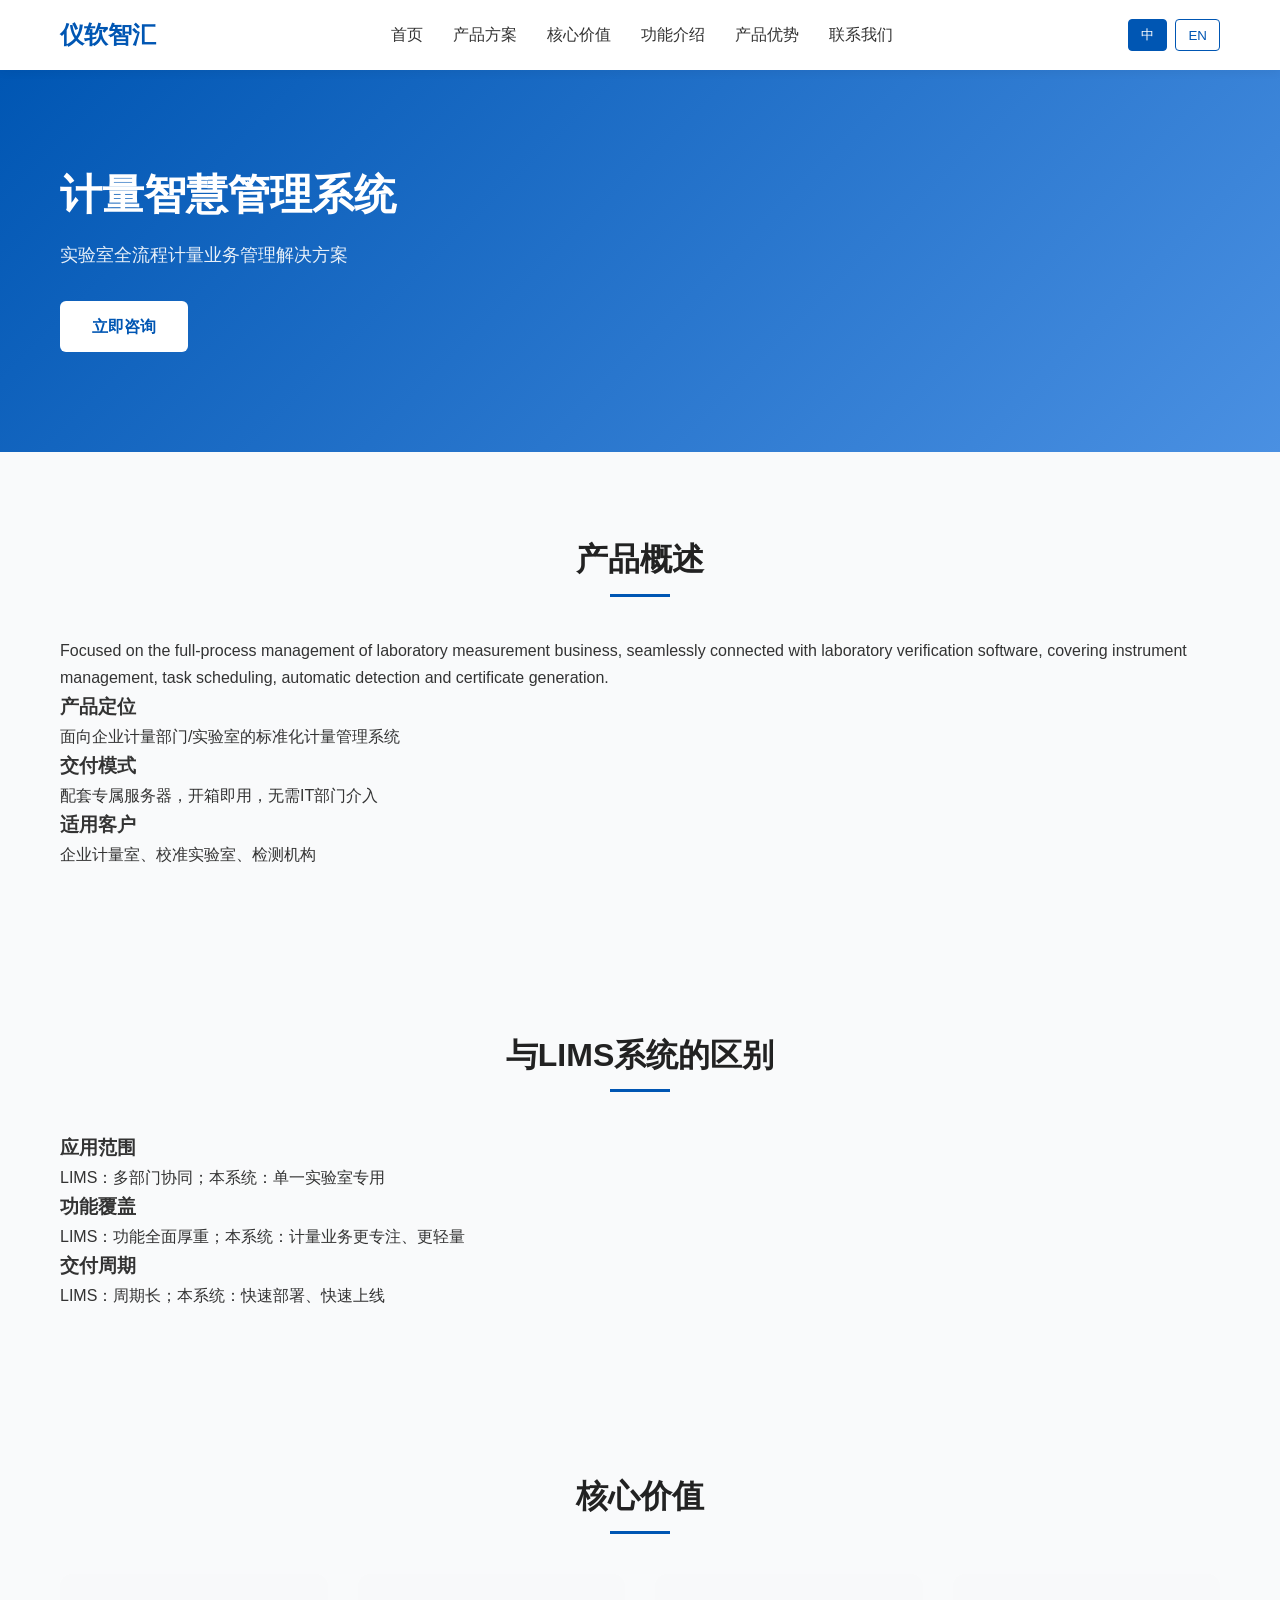
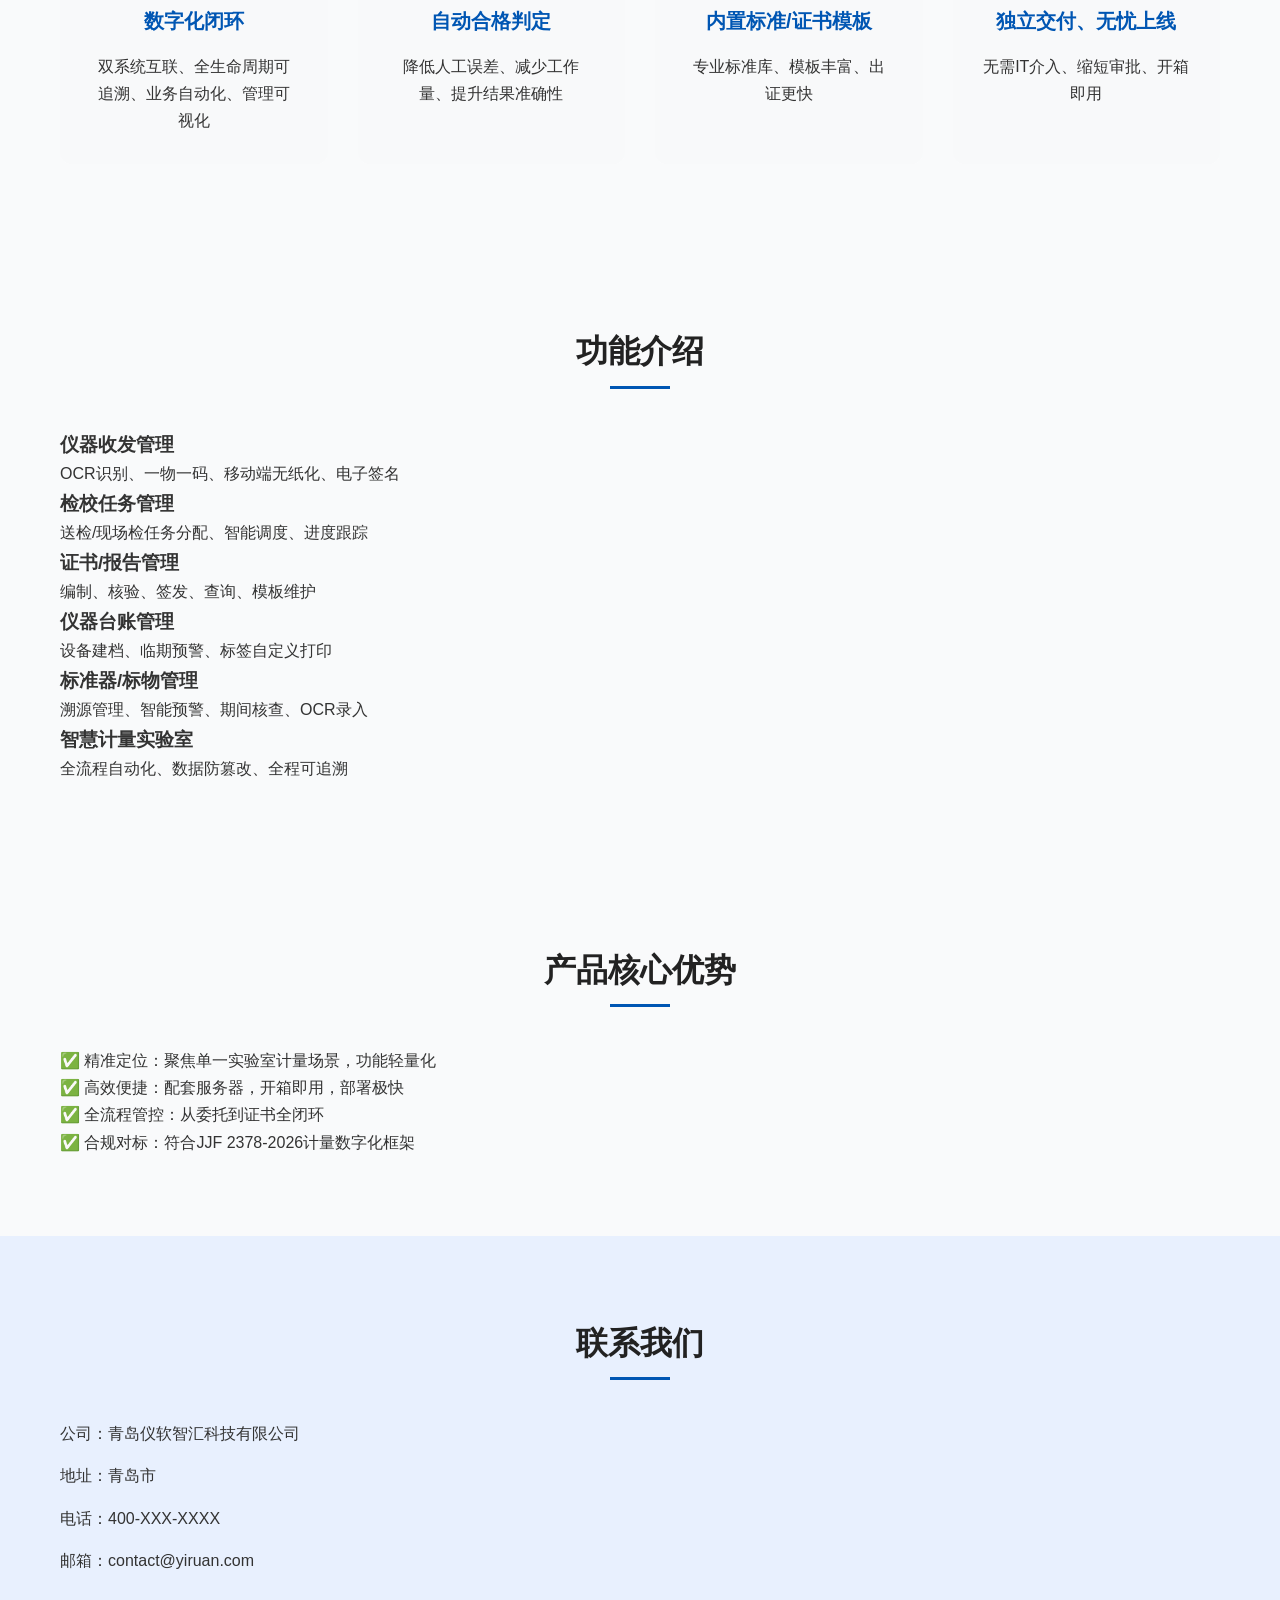
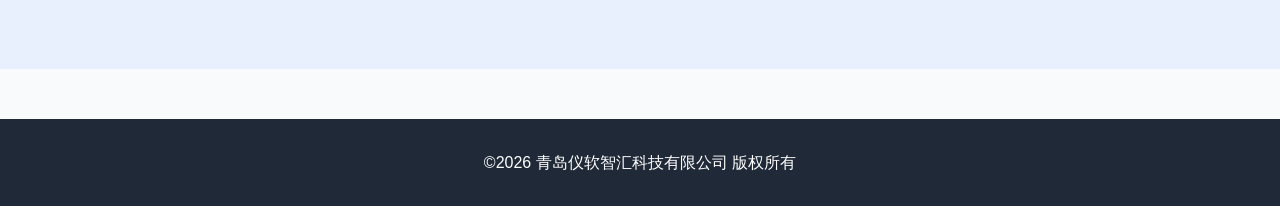
==== commit 70373745: "index第一版保存" ====
--- a/index.html
+++ b/index.html
@@ -3,25 +3,23 @@
 <head>
     <meta charset="UTF-8">
     <meta name="viewport" content="width=device-width, initial-scale=1.0">
-    <title>青岛仪软智汇科技有限公司</title>
+    <title>计量智慧管理系统 - 青岛仪软智汇</title>
     <link rel="stylesheet" href="css/style.css">
 </head>
 <body>
 
-<!-- 导航栏 -->
+<!-- 导航 -->
 <header class="header">
     <div class="container">
         <div class="navbar">
-            <div class="logo" data-zh="青岛仪软智汇" data-en="Yiruan Intelligence">
-                青岛仪软智汇
-            </div>
+            <div class="logo" data-zh="仪软智汇" data-en="Yiruan Intelligence">仪软智汇</div>
             <ul class="nav-menu">
                 <li><a href="index.html" data-zh="首页" data-en="Home">首页</a></li>
-                <li><a href="about.html" data-zh="关于我们" data-en="About">关于我们</a></li>
-                <li><a href="products.html" data-zh="产品服务" data-en="Products">产品服务</a></li>
-                <li><a href="solutions.html" data-zh="解决方案" data-en="Solutions">解决方案</a></li>
-                <li><a href="clients.html" data-zh="客户案例" data-en="Clients">客户案例</a></li>
-                <li><a href="contact.html" data-zh="联系我们" data-en="Contact">联系我们</a></li>
+                <li><a href="#product" data-zh="产品方案" data-en="Products">产品方案</a></li>
+                <li><a href="#value" data-zh="核心价值" data-en="Value">核心价值</a></li>
+                <li><a href="#function" data-zh="功能介绍" data-en="Functions">功能介绍</a></li>
+                <li><a href="#advantage" data-zh="产品优势" data-en="Advantages">产品优势</a></li>
+                <li><a href="#contact" data-zh="联系我们" data-en="Contact">联系我们</a></li>
             </ul>
             <div class="lang-switch">
                 <button data-lang="zh">中</button>
@@ -35,44 +33,141 @@
 <section class="banner">
     <div class="container">
         <div class="banner-content">
-            <h1 data-zh="实验室信息化解决方案专家" data-en="Lab Informatization Solutions Expert">
-                实验室信息化解决方案专家
-            </h1>
-            <p data-zh="专注于为科研、检测、医疗领域提供数字化、智能化整体解决方案"
-               data-en="Focus on digital & intelligent solutions for research, testing and healthcare">
-                专注于为科研、检测、医疗领域提供数字化、智能化整体解决方案
-            </p>
-            <a class="btn" href="contact.html" data-zh="立即咨询" data-en="Contact Now">立即咨询</a>
+            <h1 data-zh="计量智慧管理系统" data-en="Intelligent Measurement Management System">计量智慧管理系统</h1>
+            <p data-zh="实验室全流程计量业务管理解决方案" data-en="Full-process measurement management solution for laboratories">实验室全流程计量业务管理解决方案</p>
+            <a href="#contact" class="btn" data-zh="立即咨询" data-en="Contact Now">立即咨询</a>
         </div>
     </div>
 </section>
 
-<!-- 核心优势 -->
-<section class="features">
+<!-- 产品概述 -->
+<section id="product" class="section bg-white">
     <div class="container">
-        <h2 class="section-title" data-zh="核心优势" data-en="Core Advantages">核心优势</h2>
-        <div class="feature-list">
-            <div class="feature-card">
-                <h3 data-zh="技术领先" data-en="Advanced Technology">技术领先</h3>
-                <p data-zh="拥有自主知识产权的核心平台，稳定可靠"
-                   data-en="Self-developed core platform with stable performance">
-                    拥有自主知识产权的核心平台，稳定可靠
-                </p>
+        <h2 class="title" data-zh="产品概述" data-en="Product Overview">产品概述</h2>
+        <div class="content-box">
+            <div class="text" data-zh="
+            本系统专注实验室计量业务全流程管理，可无缝对接实验室检定校准软件，实现仪器收发、仪器台账、检校任务、实验室管理、自动化检测到证书生成的全生命周期一体化管控。">
+            Focused on the full-process management of laboratory measurement business, seamlessly connected with laboratory verification software, covering instrument management, task scheduling, automatic detection and certificate generation.
             </div>
-            <div class="feature-card">
-                <h3 data-zh="行业经验" data-en="Industry Experience">行业经验</h3>
-                <p data-zh="多年实验室信息化建设落地经验"
-                   data-en="Years of experience in lab informatization projects">
-                    多年实验室信息化建设落地经验
-                </p>
+            <div class="features-grid">
+                <div class="card">
+                    <h3 data-zh="产品定位" data-en="Positioning">产品定位</h3>
+                    <p data-zh="面向企业计量部门/实验室的标准化计量管理系统" data-en="Standard measurement management system for enterprise laboratories">面向企业计量部门/实验室的标准化计量管理系统</p>
+                </div>
+                <div class="card">
+                    <h3 data-zh="交付模式" data-en="Delivery">交付模式</h3>
+                    <p data-zh="配套专属服务器，开箱即用，无需IT部门介入" data-en="Equipped with dedicated server, ready to use out of box">配套专属服务器，开箱即用，无需IT部门介入</p>
+                </div>
+                <div class="card">
+                    <h3 data-zh="适用客户" data-en="Customers">适用客户</h3>
+                    <p data-zh="企业计量室、校准实验室、检测机构" data-en="Enterprise metrology rooms, calibration labs, testing institutions">企业计量室、校准实验室、检测机构</p>
+                </div>
             </div>
-            <div class="feature-card">
-                <h3 data-zh="全程服务" data-en="Full Service">全程服务</h3>
-                <p data-zh="需求调研、实施部署、售后培训一站式服务"
-                   data-en="One-stop service: survey, deployment, training & support">
-                    需求调研、实施部署、售后培训一站式服务
-                </p>
+        </div>
+    </div>
+</section>
+
+<!-- 与LIMS区别 -->
+<section class="section bg-light">
+    <div class="container">
+        <h2 class="title" data-zh="与LIMS系统的区别" data-en="Difference from LIMS">与LIMS系统的区别</h2>
+        <div class="compare-box">
+            <div class="item">
+                <h3 data-zh="应用范围" data-en="Scope">应用范围</h3>
+                <p data-zh="LIMS：多部门协同；本系统：单一实验室专用" data-en="LIMS: multi-department; This system: single lab dedicated">LIMS：多部门协同；本系统：单一实验室专用</p>
             </div>
+            <div class="item">
+                <h3 data-zh="功能覆盖" data-en="Functions">功能覆盖</h3>
+                <p data-zh="LIMS：功能全面厚重；本系统：计量业务更专注、更轻量" data-en="LIMS: comprehensive; This system: focused & lightweight">LIMS：功能全面厚重；本系统：计量业务更专注、更轻量</p>
+            </div>
+            <div class="item">
+                <h3 data-zh="交付周期" data-en="Cycle">交付周期</h3>
+                <p data-zh="LIMS：周期长；本系统：快速部署、快速上线" data-en="LIMS: long cycle; This system: fast deployment & online">LIMS：周期长；本系统：快速部署、快速上线</p>
+            </div>
+        </div>
+    </div>
+</section>
+
+<!-- 核心价值 -->
+<section id="value" class="section bg-white">
+    <div class="container">
+        <h2 class="title" data-zh="核心价值" data-en="Core Value">核心价值</h2>
+        <div class="value-list">
+            <div class="value-item">
+                <h3 data-zh="数字化闭环" data-en="Digital Closed-loop">数字化闭环</h3>
+                <p data-zh="双系统互联、全生命周期可追溯、业务自动化、管理可视化" data-en="System interconnection, full life cycle traceability, automation, visualization">双系统互联、全生命周期可追溯、业务自动化、管理可视化</p>
+            </div>
+            <div class="value-item">
+                <h3 data-zh="自动合格判定" data-en="Auto Qualification">自动合格判定</h3>
+                <p data-zh="降低人工误差、减少工作量、提升结果准确性" data-en="Reduce errors, lower workload, improve accuracy">降低人工误差、减少工作量、提升结果准确性</p>
+            </div>
+            <div class="value-item">
+                <h3 data-zh="内置标准/证书模板" data-en="Built-in Standards & Templates">内置标准/证书模板</h3>
+                <p data-zh="专业标准库、模板丰富、出证更快" data-en="Professional standards, rich templates, fast certification">专业标准库、模板丰富、出证更快</p>
+            </div>
+            <div class="value-item">
+                <h3 data-zh="独立交付、无忧上线" data-en="Independent Delivery">独立交付、无忧上线</h3>
+                <p data-zh="无需IT介入、缩短审批、开箱即用" data-en="No IT involvement, short approval, ready to use">无需IT介入、缩短审批、开箱即用</p>
+            </div>
+        </div>
+    </div>
+</section>
+
+<!-- 功能介绍 -->
+<section id="function" class="section bg-light">
+    <div class="container">
+        <h2 class="title" data-zh="功能介绍" data-en="Function Introduction">功能介绍</h2>
+        <div class="func-grid">
+            <div class="func-card">
+                <h3 data-zh="仪器收发管理" data-en="Instrument Receipt & Dispatch">仪器收发管理</h3>
+                <p data-zh="OCR识别、一物一码、移动端无纸化、电子签名" data-en="OCR recognition, one object one code, paperless">OCR识别、一物一码、移动端无纸化、电子签名</p>
+            </div>
+            <div class="func-card">
+                <h3 data-zh="检校任务管理" data-en="Calibration Task Management">检校任务管理</h3>
+                <p data-zh="送检/现场检任务分配、智能调度、进度跟踪" data-en="Task allocation, intelligent scheduling, progress tracking">送检/现场检任务分配、智能调度、进度跟踪</p>
+            </div>
+            <div class="func-card">
+                <h3 data-zh="证书/报告管理" data-en="Certificate Management">证书/报告管理</h3>
+                <p data-zh="编制、核验、签发、查询、模板维护" data-en="Compile, verify, issue, query, template maintain">编制、核验、签发、查询、模板维护</p>
+            </div>
+            <div class="func-card">
+                <h3 data-zh="仪器台账管理" data-en="Instrument Ledger">仪器台账管理</h3>
+                <p data-zh="设备建档、临期预警、标签自定义打印" data-en="Files management, expiration warning, label print">设备建档、临期预警、标签自定义打印</p>
+            </div>
+            <div class="func-card">
+                <h3 data-zh="标准器/标物管理" data-en="Standard Device Management">标准器/标物管理</h3>
+                <p data-zh="溯源管理、智能预警、期间核查、OCR录入" data-en="Traceability, early warning, OCR input">溯源管理、智能预警、期间核查、OCR录入</p>
+            </div>
+            <div class="func-card">
+                <h3 data-zh="智慧计量实验室" data-en="Smart Lab">智慧计量实验室</h3>
+                <p data-zh="全流程自动化、数据防篡改、全程可追溯" data-en="Full-process automation, data traceability">全流程自动化、数据防篡改、全程可追溯</p>
+            </div>
+        </div>
+    </div>
+</section>
+
+<!-- 产品优势 -->
+<section id="advantage" class="section bg-white">
+    <div class="container">
+        <h2 class="title" data-zh="产品核心优势" data-en="Core Advantages">产品核心优势</h2>
+        <div class="adv-list">
+            <div class="adv-item" data-zh="✅ 精准定位：聚焦单一实验室计量场景，功能轻量化" data-en="Focused on single lab metering scenario, lightweight">✅ 精准定位：聚焦单一实验室计量场景，功能轻量化</div>
+            <div class="adv-item" data-zh="✅ 高效便捷：配套服务器，开箱即用，部署极快" data-en="Equipped server, ready to use, fast deployment">✅ 高效便捷：配套服务器，开箱即用，部署极快</div>
+            <div class="adv-item" data-zh="✅ 全流程管控：从委托到证书全闭环" data-en="Full-process closed-loop from commission to certificate">✅ 全流程管控：从委托到证书全闭环</div>
+            <div class="adv-item" data-zh="✅ 合规对标：符合JJF 2378-2026计量数字化框架" data-en="Complies with JJF 2378-2026 digital framework">✅ 合规对标：符合JJF 2378-2026计量数字化框架</div>
+        </div>
+    </div>
+</section>
+
+<!-- 联系我们 -->
+<section id="contact" class="section contact">
+    <div class="container">
+        <h2 class="title" data-zh="联系我们" data-en="Contact Us">联系我们</h2>
+        <div class="contact-info">
+            <p data-zh="公司：青岛仪软智汇科技有限公司" data-en="Company: Qingdao Yiruan Intelligence Technology Co., Ltd.">公司：青岛仪软智汇科技有限公司</p>
+            <p data-zh="地址：青岛市" data-en="Address: Qingdao">地址：青岛市</p>
+            <p data-zh="电话：400-XXX-XXXX" data-en="Tel: 400-XXX-XXXX">电话：400-XXX-XXXX</p>
+            <p data-zh="邮箱：contact@yiruan.com" data-en="Email: contact@yiruan.com">邮箱：contact@yiruan.com</p>
         </div>
     </div>
 </section>
@@ -80,10 +175,7 @@
 <!-- 页脚 -->
 <footer class="footer">
     <div class="container">
-        <p data-zh="© 2025 青岛仪软智汇科技有限公司 版权所有"
-           data-en="© 2025 Qingdao Yiruan Intelligence Technology Co., Ltd. All Rights Reserved">
-            © 2025 青岛仪软智汇科技有限公司 版权所有
-        </p>
+        <p data-zh="©2026 青岛仪软智汇科技有限公司 版权所有" data-en="©2026 Qingdao Yiruan Intelligence Technology Co., Ltd. All Rights Reserved">©2026 青岛仪软智汇科技有限公司 版权所有</p>
     </div>
 </footer>
 
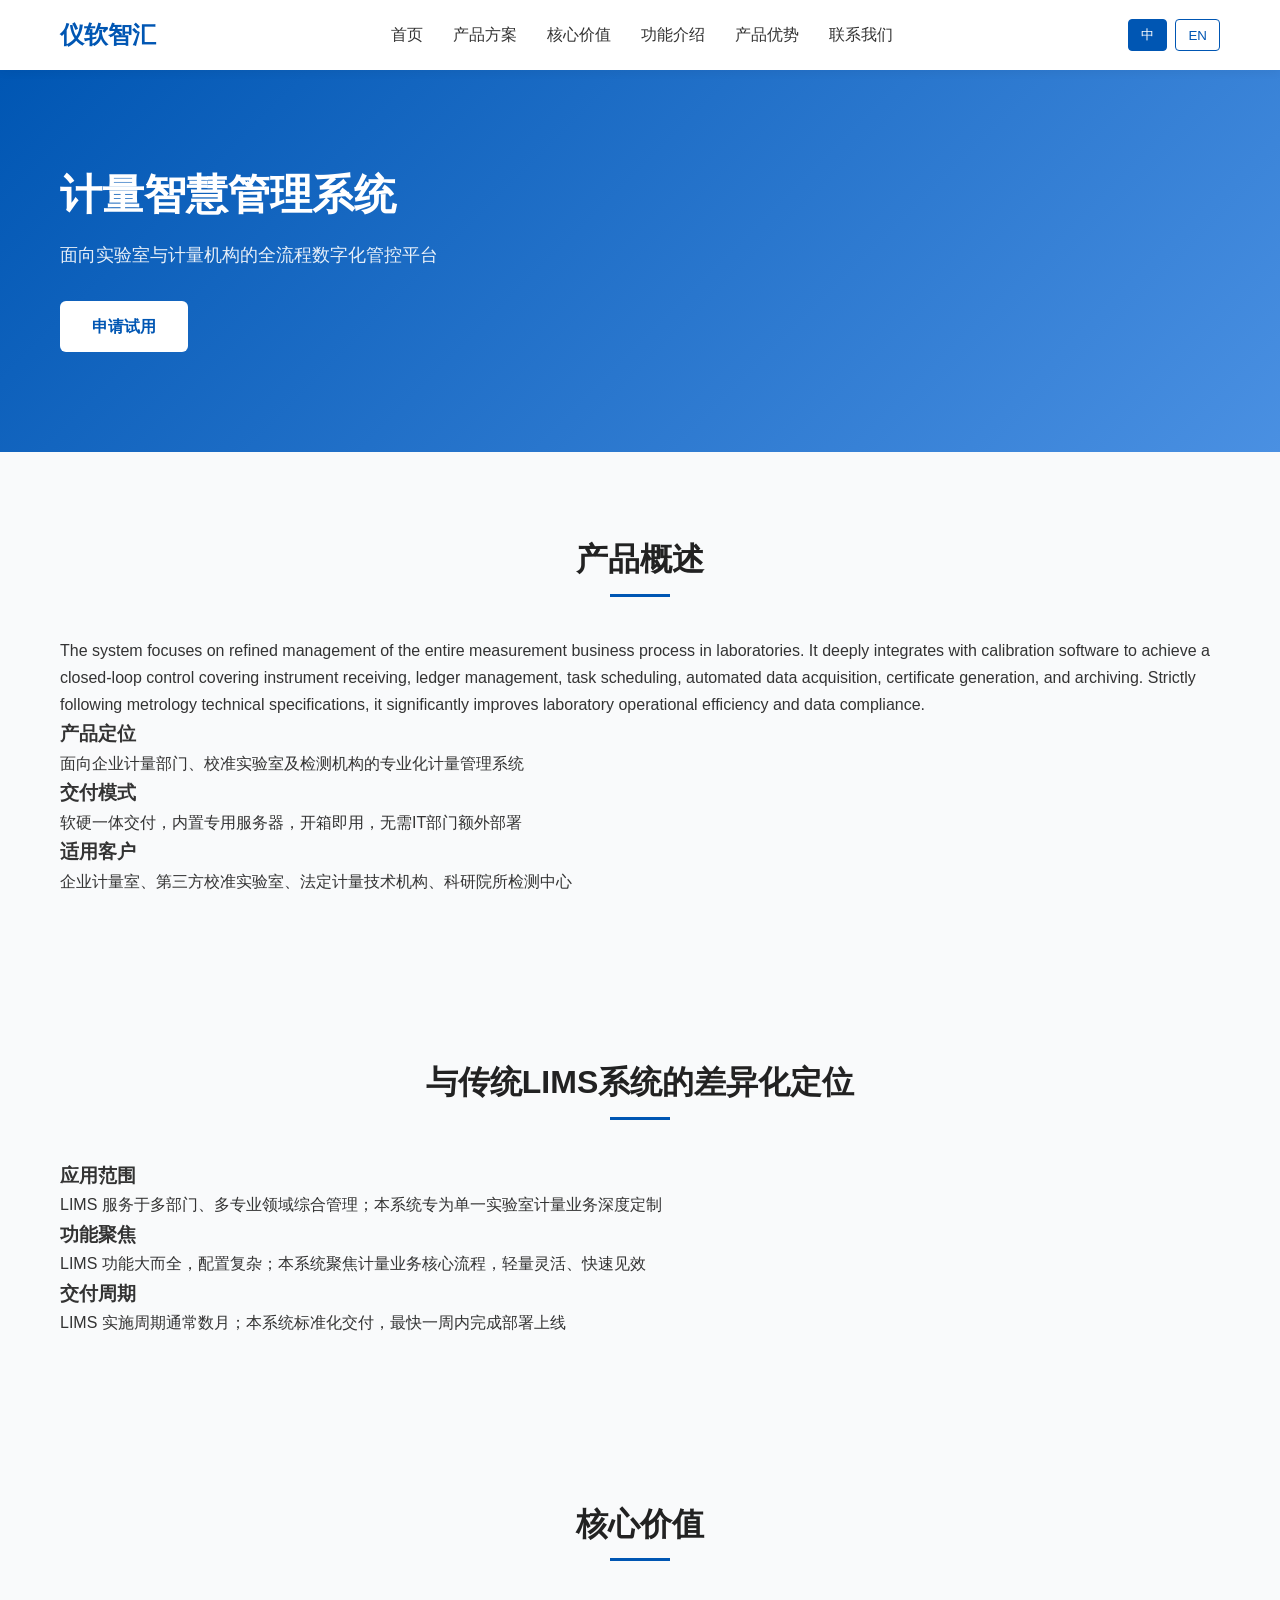
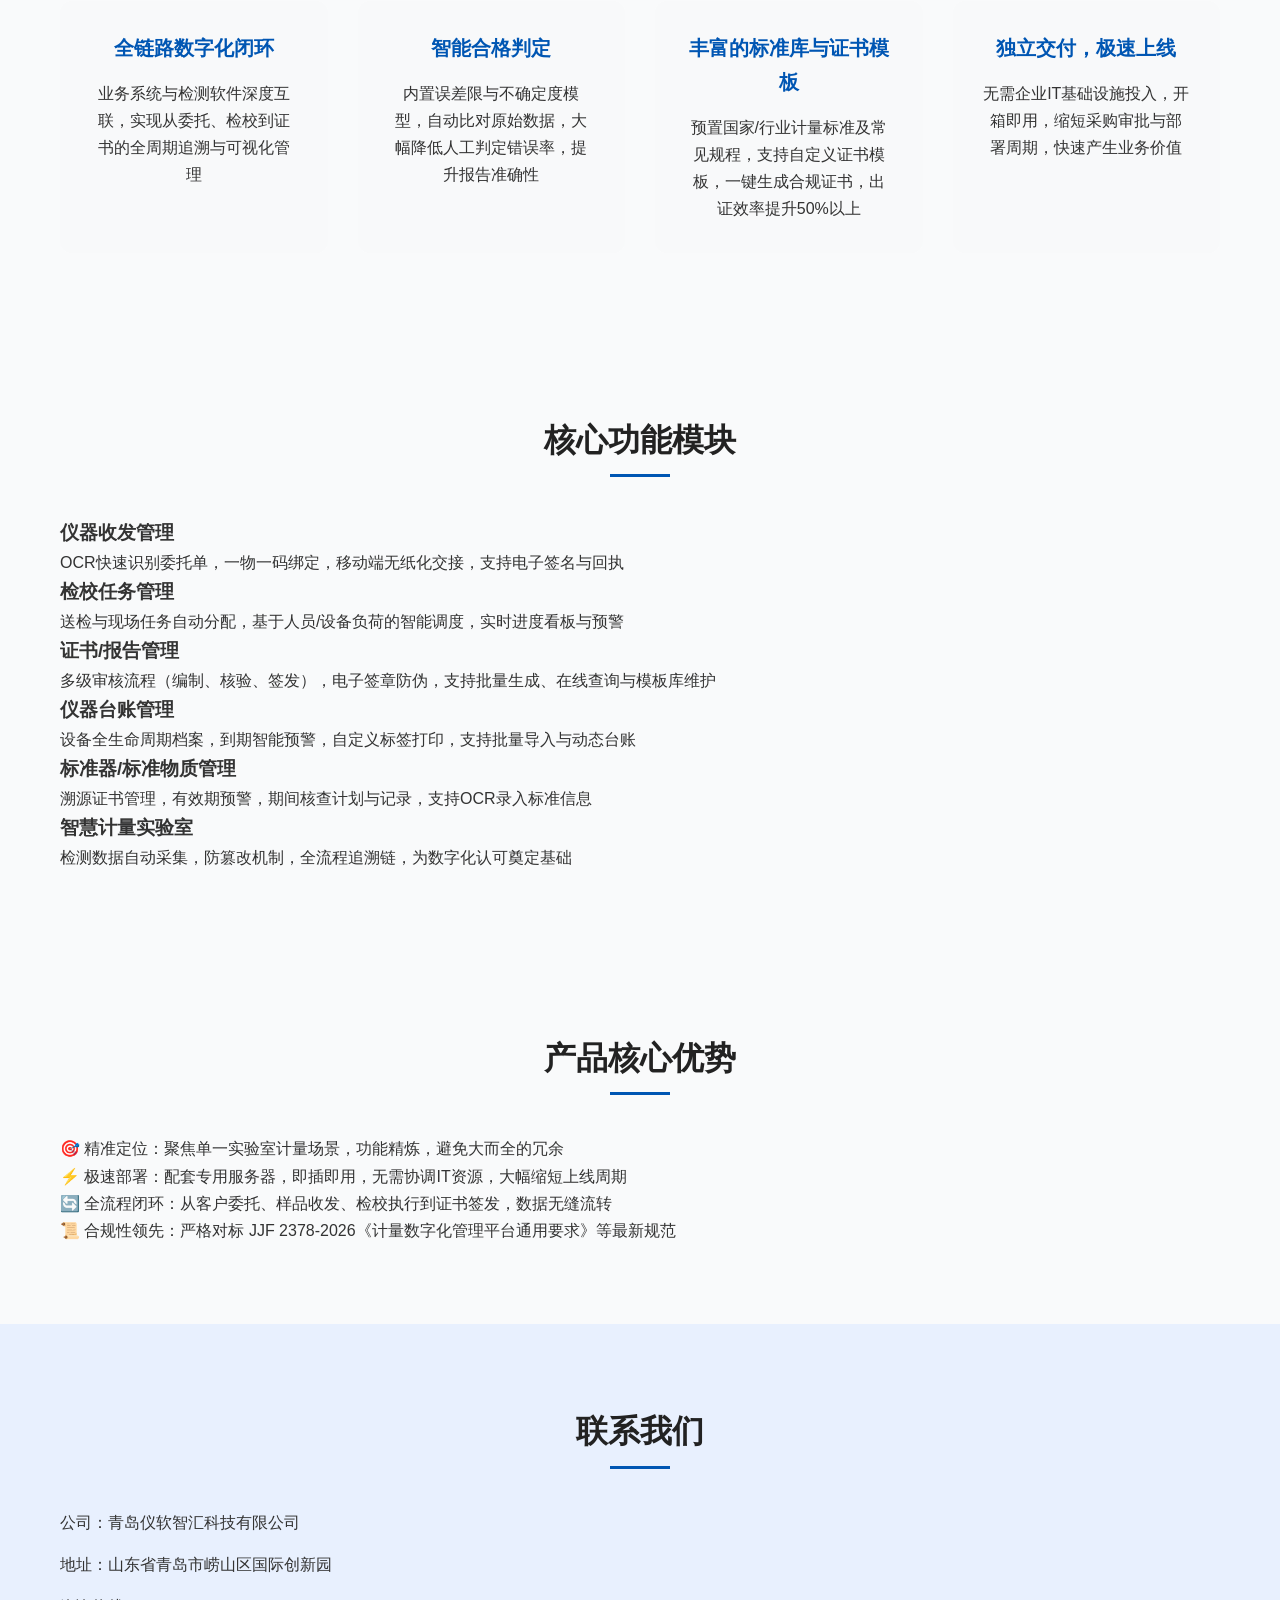
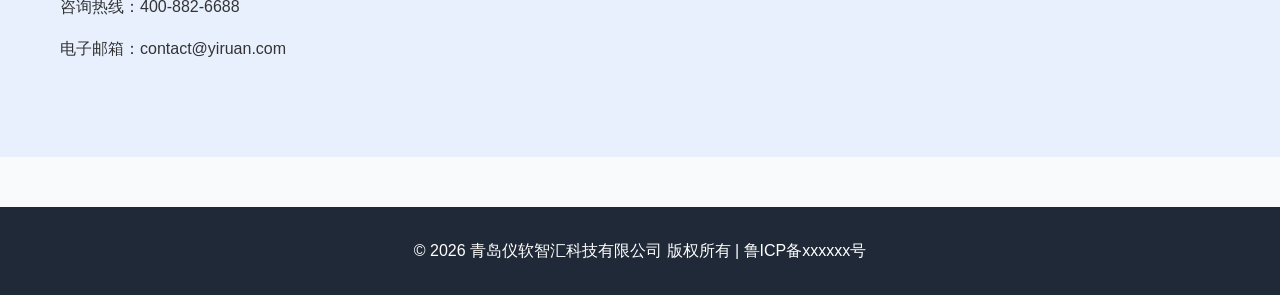
==== commit 2e2e7cd8: "deep第二版" ====
--- a/index.html
+++ b/index.html
@@ -3,7 +3,7 @@
 <head>
     <meta charset="UTF-8">
     <meta name="viewport" content="width=device-width, initial-scale=1.0">
-    <title>计量智慧管理系统 - 青岛仪软智汇</title>
+    <title>计量智慧管理系统 · 青岛仪软智汇</title>
     <link rel="stylesheet" href="css/style.css">
 </head>
 <body>
@@ -34,8 +34,8 @@
     <div class="container">
         <div class="banner-content">
             <h1 data-zh="计量智慧管理系统" data-en="Intelligent Measurement Management System">计量智慧管理系统</h1>
-            <p data-zh="实验室全流程计量业务管理解决方案" data-en="Full-process measurement management solution for laboratories">实验室全流程计量业务管理解决方案</p>
-            <a href="#contact" class="btn" data-zh="立即咨询" data-en="Contact Now">立即咨询</a>
+            <p data-zh="面向实验室与计量机构的全流程数字化管控平台" data-en="Full-process digital management platform for laboratories and metrology institutions">面向实验室与计量机构的全流程数字化管控平台</p>
+            <a href="#contact" class="btn" data-zh="申请试用" data-en="Request Demo">申请试用</a>
         </div>
     </div>
 </section>
@@ -46,21 +46,21 @@
         <h2 class="title" data-zh="产品概述" data-en="Product Overview">产品概述</h2>
         <div class="content-box">
             <div class="text" data-zh="
-            本系统专注实验室计量业务全流程管理，可无缝对接实验室检定校准软件，实现仪器收发、仪器台账、检校任务、实验室管理、自动化检测到证书生成的全生命周期一体化管控。">
-            Focused on the full-process management of laboratory measurement business, seamlessly connected with laboratory verification software, covering instrument management, task scheduling, automatic detection and certificate generation.
+            系统专注实验室计量业务全流程精细化管理，与检定校准软件深度集成，实现从仪器收发、台账管理、检校任务调度、自动化数据采集到证书生成与归档的一体化闭环管控。系统严格遵循计量技术规范，有效提升实验室运营效率与数据合规性。">
+            The system focuses on refined management of the entire measurement business process in laboratories. It deeply integrates with calibration software to achieve a closed-loop control covering instrument receiving, ledger management, task scheduling, automated data acquisition, certificate generation, and archiving. Strictly following metrology technical specifications, it significantly improves laboratory operational efficiency and data compliance.
             </div>
             <div class="features-grid">
                 <div class="card">
                     <h3 data-zh="产品定位" data-en="Positioning">产品定位</h3>
-                    <p data-zh="面向企业计量部门/实验室的标准化计量管理系统" data-en="Standard measurement management system for enterprise laboratories">面向企业计量部门/实验室的标准化计量管理系统</p>
+                    <p data-zh="面向企业计量部门、校准实验室及检测机构的专业化计量管理系统" data-en="Specialized measurement management system for enterprise metrology departments, calibration labs, and testing institutions">面向企业计量部门、校准实验室及检测机构的专业化计量管理系统</p>
                 </div>
                 <div class="card">
                     <h3 data-zh="交付模式" data-en="Delivery">交付模式</h3>
-                    <p data-zh="配套专属服务器，开箱即用，无需IT部门介入" data-en="Equipped with dedicated server, ready to use out of box">配套专属服务器，开箱即用，无需IT部门介入</p>
+                    <p data-zh="软硬一体交付，内置专用服务器，开箱即用，无需IT部门额外部署" data-en="Integrated hardware & software delivery with built-in dedicated server, ready to use without extra IT deployment">软硬一体交付，内置专用服务器，开箱即用，无需IT部门额外部署</p>
                 </div>
                 <div class="card">
-                    <h3 data-zh="适用客户" data-en="Customers">适用客户</h3>
-                    <p data-zh="企业计量室、校准实验室、检测机构" data-en="Enterprise metrology rooms, calibration labs, testing institutions">企业计量室、校准实验室、检测机构</p>
+                    <h3 data-zh="适用客户" data-en="Target Customers">适用客户</h3>
+                    <p data-zh="企业计量室、第三方校准实验室、法定计量技术机构、科研院所检测中心" data-en="Enterprise metrology rooms, third-party calibration labs, legal metrology institutions, R&D testing centers">企业计量室、第三方校准实验室、法定计量技术机构、科研院所检测中心</p>
                 </div>
             </div>
         </div>
@@ -70,19 +70,19 @@
 <!-- 与LIMS区别 -->
 <section class="section bg-light">
     <div class="container">
-        <h2 class="title" data-zh="与LIMS系统的区别" data-en="Difference from LIMS">与LIMS系统的区别</h2>
+        <h2 class="title" data-zh="与传统LIMS系统的差异化定位" data-en="Differentiation from Traditional LIMS">与传统LIMS系统的差异化定位</h2>
         <div class="compare-box">
             <div class="item">
-                <h3 data-zh="应用范围" data-en="Scope">应用范围</h3>
-                <p data-zh="LIMS：多部门协同；本系统：单一实验室专用" data-en="LIMS: multi-department; This system: single lab dedicated">LIMS：多部门协同；本系统：单一实验室专用</p>
+                <h3 data-zh="应用范围" data-en="Application Scope">应用范围</h3>
+                <p data-zh="LIMS 服务于多部门、多专业领域综合管理；本系统专为单一实验室计量业务深度定制" data-en="LIMS serves multi-department and multi-disciplinary management; this system is deeply customized for single-laboratory measurement business">LIMS 服务于多部门、多专业领域综合管理；本系统专为单一实验室计量业务深度定制</p>
             </div>
             <div class="item">
-                <h3 data-zh="功能覆盖" data-en="Functions">功能覆盖</h3>
-                <p data-zh="LIMS：功能全面厚重；本系统：计量业务更专注、更轻量" data-en="LIMS: comprehensive; This system: focused & lightweight">LIMS：功能全面厚重；本系统：计量业务更专注、更轻量</p>
+                <h3 data-zh="功能聚焦" data-en="Functional Focus">功能聚焦</h3>
+                <p data-zh="LIMS 功能大而全，配置复杂；本系统聚焦计量业务核心流程，轻量灵活、快速见效" data-en="LIMS is feature-rich but complex; this system focuses on core measurement workflows, lightweight and agile">LIMS 功能大而全，配置复杂；本系统聚焦计量业务核心流程，轻量灵活、快速见效</p>
             </div>
             <div class="item">
-                <h3 data-zh="交付周期" data-en="Cycle">交付周期</h3>
-                <p data-zh="LIMS：周期长；本系统：快速部署、快速上线" data-en="LIMS: long cycle; This system: fast deployment & online">LIMS：周期长；本系统：快速部署、快速上线</p>
+                <h3 data-zh="交付周期" data-en="Delivery Cycle">交付周期</h3>
+                <p data-zh="LIMS 实施周期通常数月；本系统标准化交付，最快一周内完成部署上线" data-en="LIMS implementation typically takes months; this system standard delivery can go live within a week">LIMS 实施周期通常数月；本系统标准化交付，最快一周内完成部署上线</p>
             </div>
         </div>
     </div>
@@ -94,20 +94,20 @@
         <h2 class="title" data-zh="核心价值" data-en="Core Value">核心价值</h2>
         <div class="value-list">
             <div class="value-item">
-                <h3 data-zh="数字化闭环" data-en="Digital Closed-loop">数字化闭环</h3>
-                <p data-zh="双系统互联、全生命周期可追溯、业务自动化、管理可视化" data-en="System interconnection, full life cycle traceability, automation, visualization">双系统互联、全生命周期可追溯、业务自动化、管理可视化</p>
+                <h3 data-zh="全链路数字化闭环" data-en="Full-Chain Digital Closed Loop">全链路数字化闭环</h3>
+                <p data-zh="业务系统与检测软件深度互联，实现从委托、检校到证书的全周期追溯与可视化管理" data-en="Deep integration between business system and testing software enables full-cycle traceability and visualized management from commissioning to certification">业务系统与检测软件深度互联，实现从委托、检校到证书的全周期追溯与可视化管理</p>
             </div>
             <div class="value-item">
-                <h3 data-zh="自动合格判定" data-en="Auto Qualification">自动合格判定</h3>
-                <p data-zh="降低人工误差、减少工作量、提升结果准确性" data-en="Reduce errors, lower workload, improve accuracy">降低人工误差、减少工作量、提升结果准确性</p>
+                <h3 data-zh="智能合格判定" data-en="Intelligent Conformity Assessment">智能合格判定</h3>
+                <p data-zh="内置误差限与不确定度模型，自动比对原始数据，大幅降低人工判定错误率，提升报告准确性" data-en="Built-in tolerance limits and uncertainty models automatically compare raw data, significantly reducing human errors and improving report accuracy">内置误差限与不确定度模型，自动比对原始数据，大幅降低人工判定错误率，提升报告准确性</p>
             </div>
             <div class="value-item">
-                <h3 data-zh="内置标准/证书模板" data-en="Built-in Standards & Templates">内置标准/证书模板</h3>
-                <p data-zh="专业标准库、模板丰富、出证更快" data-en="Professional standards, rich templates, fast certification">专业标准库、模板丰富、出证更快</p>
+                <h3 data-zh="丰富的标准库与证书模板" data-en="Extensive Standard Library & Certificate Templates">丰富的标准库与证书模板</h3>
+                <p data-zh="预置国家/行业计量标准及常见规程，支持自定义证书模板，一键生成合规证书，出证效率提升50%以上" data-en="Pre-loaded national/industry standards and common procedures, supports custom certificate templates, one-click compliance certification, improving efficiency by over 50%">预置国家/行业计量标准及常见规程，支持自定义证书模板，一键生成合规证书，出证效率提升50%以上</p>
             </div>
             <div class="value-item">
-                <h3 data-zh="独立交付、无忧上线" data-en="Independent Delivery">独立交付、无忧上线</h3>
-                <p data-zh="无需IT介入、缩短审批、开箱即用" data-en="No IT involvement, short approval, ready to use">无需IT介入、缩短审批、开箱即用</p>
+                <h3 data-zh="独立交付，极速上线" data-en="Standalone Delivery, Rapid Go-Live">独立交付，极速上线</h3>
+                <p data-zh="无需企业IT基础设施投入，开箱即用，缩短采购审批与部署周期，快速产生业务价值" data-en="No enterprise IT infrastructure investment required, ready to use, shortening procurement approval and deployment cycles for rapid business value">无需企业IT基础设施投入，开箱即用，缩短采购审批与部署周期，快速产生业务价值</p>
             </div>
         </div>
     </div>
@@ -116,31 +116,31 @@
 <!-- 功能介绍 -->
 <section id="function" class="section bg-light">
     <div class="container">
-        <h2 class="title" data-zh="功能介绍" data-en="Function Introduction">功能介绍</h2>
+        <h2 class="title" data-zh="核心功能模块" data-en="Core Functional Modules">核心功能模块</h2>
         <div class="func-grid">
             <div class="func-card">
-                <h3 data-zh="仪器收发管理" data-en="Instrument Receipt & Dispatch">仪器收发管理</h3>
-                <p data-zh="OCR识别、一物一码、移动端无纸化、电子签名" data-en="OCR recognition, one object one code, paperless">OCR识别、一物一码、移动端无纸化、电子签名</p>
+                <h3 data-zh="仪器收发管理" data-en="Instrument Receiving & Dispatch">仪器收发管理</h3>
+                <p data-zh="OCR快速识别委托单，一物一码绑定，移动端无纸化交接，支持电子签名与回执" data-en="OCR rapid identification of requests, one-object-one-code binding, paperless mobile handover with e-signature and receipt">OCR快速识别委托单，一物一码绑定，移动端无纸化交接，支持电子签名与回执</p>
             </div>
             <div class="func-card">
                 <h3 data-zh="检校任务管理" data-en="Calibration Task Management">检校任务管理</h3>
-                <p data-zh="送检/现场检任务分配、智能调度、进度跟踪" data-en="Task allocation, intelligent scheduling, progress tracking">送检/现场检任务分配、智能调度、进度跟踪</p>
+                <p data-zh="送检与现场任务自动分配，基于人员/设备负荷的智能调度，实时进度看板与预警" data-en="Automatic assignment of on-site and in-lab tasks, intelligent scheduling based on workload, real-time progress dashboard and alerts">送检与现场任务自动分配，基于人员/设备负荷的智能调度，实时进度看板与预警</p>
             </div>
             <div class="func-card">
-                <h3 data-zh="证书/报告管理" data-en="Certificate Management">证书/报告管理</h3>
-                <p data-zh="编制、核验、签发、查询、模板维护" data-en="Compile, verify, issue, query, template maintain">编制、核验、签发、查询、模板维护</p>
+                <h3 data-zh="证书/报告管理" data-en="Certificate & Report Management">证书/报告管理</h3>
+                <p data-zh="多级审核流程（编制、核验、签发），电子签章防伪，支持批量生成、在线查询与模板库维护" data-en="Multi-level approval workflow, digital signature anti-counterfeiting, batch generation, online query, and template library maintenance">多级审核流程（编制、核验、签发），电子签章防伪，支持批量生成、在线查询与模板库维护</p>
             </div>
             <div class="func-card">
-                <h3 data-zh="仪器台账管理" data-en="Instrument Ledger">仪器台账管理</h3>
-                <p data-zh="设备建档、临期预警、标签自定义打印" data-en="Files management, expiration warning, label print">设备建档、临期预警、标签自定义打印</p>
+                <h3 data-zh="仪器台账管理" data-en="Instrument Ledger Management">仪器台账管理</h3>
+                <p data-zh="设备全生命周期档案，到期智能预警，自定义标签打印，支持批量导入与动态台账" data-en="Full lifecycle equipment records, intelligent expiration alerts, custom label printing, batch import, and dynamic ledger">设备全生命周期档案，到期智能预警，自定义标签打印，支持批量导入与动态台账</p>
             </div>
             <div class="func-card">
-                <h3 data-zh="标准器/标物管理" data-en="Standard Device Management">标准器/标物管理</h3>
-                <p data-zh="溯源管理、智能预警、期间核查、OCR录入" data-en="Traceability, early warning, OCR input">溯源管理、智能预警、期间核查、OCR录入</p>
+                <h3 data-zh="标准器/标准物质管理" data-en="Reference Standard & CRM Management">标准器/标准物质管理</h3>
+                <p data-zh="溯源证书管理，有效期预警，期间核查计划与记录，支持OCR录入标准信息" data-en="Traceability certificate management, validity alerts, intermediate check plans and records, OCR for standard information entry">溯源证书管理，有效期预警，期间核查计划与记录，支持OCR录入标准信息</p>
             </div>
             <div class="func-card">
-                <h3 data-zh="智慧计量实验室" data-en="Smart Lab">智慧计量实验室</h3>
-                <p data-zh="全流程自动化、数据防篡改、全程可追溯" data-en="Full-process automation, data traceability">全流程自动化、数据防篡改、全程可追溯</p>
+                <h3 data-zh="智慧计量实验室" data-en="Smart Metrology Lab">智慧计量实验室</h3>
+                <p data-zh="检测数据自动采集，防篡改机制，全流程追溯链，为数字化认可奠定基础" data-en="Automatic data acquisition, tamper-proof mechanism, full-process traceability chain, laying foundation for digital accreditation">检测数据自动采集，防篡改机制，全流程追溯链，为数字化认可奠定基础</p>
             </div>
         </div>
     </div>
@@ -149,12 +149,12 @@
 <!-- 产品优势 -->
 <section id="advantage" class="section bg-white">
     <div class="container">
-        <h2 class="title" data-zh="产品核心优势" data-en="Core Advantages">产品核心优势</h2>
+        <h2 class="title" data-zh="产品核心优势" data-en="Key Advantages">产品核心优势</h2>
         <div class="adv-list">
-            <div class="adv-item" data-zh="✅ 精准定位：聚焦单一实验室计量场景，功能轻量化" data-en="Focused on single lab metering scenario, lightweight">✅ 精准定位：聚焦单一实验室计量场景，功能轻量化</div>
-            <div class="adv-item" data-zh="✅ 高效便捷：配套服务器，开箱即用，部署极快" data-en="Equipped server, ready to use, fast deployment">✅ 高效便捷：配套服务器，开箱即用，部署极快</div>
-            <div class="adv-item" data-zh="✅ 全流程管控：从委托到证书全闭环" data-en="Full-process closed-loop from commission to certificate">✅ 全流程管控：从委托到证书全闭环</div>
-            <div class="adv-item" data-zh="✅ 合规对标：符合JJF 2378-2026计量数字化框架" data-en="Complies with JJF 2378-2026 digital framework">✅ 合规对标：符合JJF 2378-2026计量数字化框架</div>
+            <div class="adv-item" data-zh="🎯 精准定位：聚焦单一实验室计量场景，功能精炼，避免大而全的冗余" data-en="Precise positioning: focused on single-lab metrology scenarios, refined functions avoiding redundancy">🎯 精准定位：聚焦单一实验室计量场景，功能精炼，避免大而全的冗余</div>
+            <div class="adv-item" data-zh="⚡ 极速部署：配套专用服务器，即插即用，无需协调IT资源，大幅缩短上线周期" data-en="Rapid deployment: dedicated server included, plug-and-play, no IT resource coordination, significantly shortening launch cycles">⚡ 极速部署：配套专用服务器，即插即用，无需协调IT资源，大幅缩短上线周期</div>
+            <div class="adv-item" data-zh="🔄 全流程闭环：从客户委托、样品收发、检校执行到证书签发，数据无缝流转" data-en="Full-process closed-loop: seamless data flow from client commission, sample handling, calibration execution to certificate issuance">🔄 全流程闭环：从客户委托、样品收发、检校执行到证书签发，数据无缝流转</div>
+            <div class="adv-item" data-zh="📜 合规性领先：严格对标 JJF 2378-2026《计量数字化管理平台通用要求》等最新规范" data-en="Compliance leadership: strictly aligned with JJF 2378-2026 'General Requirements for Digital Metrology Management Platforms' and other latest standards">📜 合规性领先：严格对标 JJF 2378-2026《计量数字化管理平台通用要求》等最新规范</div>
         </div>
     </div>
 </section>
@@ -165,9 +165,9 @@
         <h2 class="title" data-zh="联系我们" data-en="Contact Us">联系我们</h2>
         <div class="contact-info">
             <p data-zh="公司：青岛仪软智汇科技有限公司" data-en="Company: Qingdao Yiruan Intelligence Technology Co., Ltd.">公司：青岛仪软智汇科技有限公司</p>
-            <p data-zh="地址：青岛市" data-en="Address: Qingdao">地址：青岛市</p>
-            <p data-zh="电话：400-XXX-XXXX" data-en="Tel: 400-XXX-XXXX">电话：400-XXX-XXXX</p>
-            <p data-zh="邮箱：contact@yiruan.com" data-en="Email: contact@yiruan.com">邮箱：contact@yiruan.com</p>
+            <p data-zh="地址：山东省青岛市崂山区国际创新园" data-en="Address: International Innovation Park, Laoshan District, Qingdao, Shandong">地址：山东省青岛市崂山区国际创新园</p>
+            <p data-zh="咨询热线：400-882-6688" data-en="Hotline: 400-882-6688">咨询热线：400-882-6688</p>
+            <p data-zh="电子邮箱：contact@yiruan.com" data-en="Email: contact@yiruan.com">电子邮箱：contact@yiruan.com</p>
         </div>
     </div>
 </section>
@@ -175,7 +175,7 @@
 <!-- 页脚 -->
 <footer class="footer">
     <div class="container">
-        <p data-zh="©2026 青岛仪软智汇科技有限公司 版权所有" data-en="©2026 Qingdao Yiruan Intelligence Technology Co., Ltd. All Rights Reserved">©2026 青岛仪软智汇科技有限公司 版权所有</p>
+        <p data-zh="© 2026 青岛仪软智汇科技有限公司 版权所有 | 鲁ICP备xxxxxx号" data-en="© 2026 Qingdao Yiruan Intelligence Technology Co., Ltd. All Rights Reserved">© 2026 青岛仪软智汇科技有限公司 版权所有 | 鲁ICP备xxxxxx号</p>
     </div>
 </footer>
 
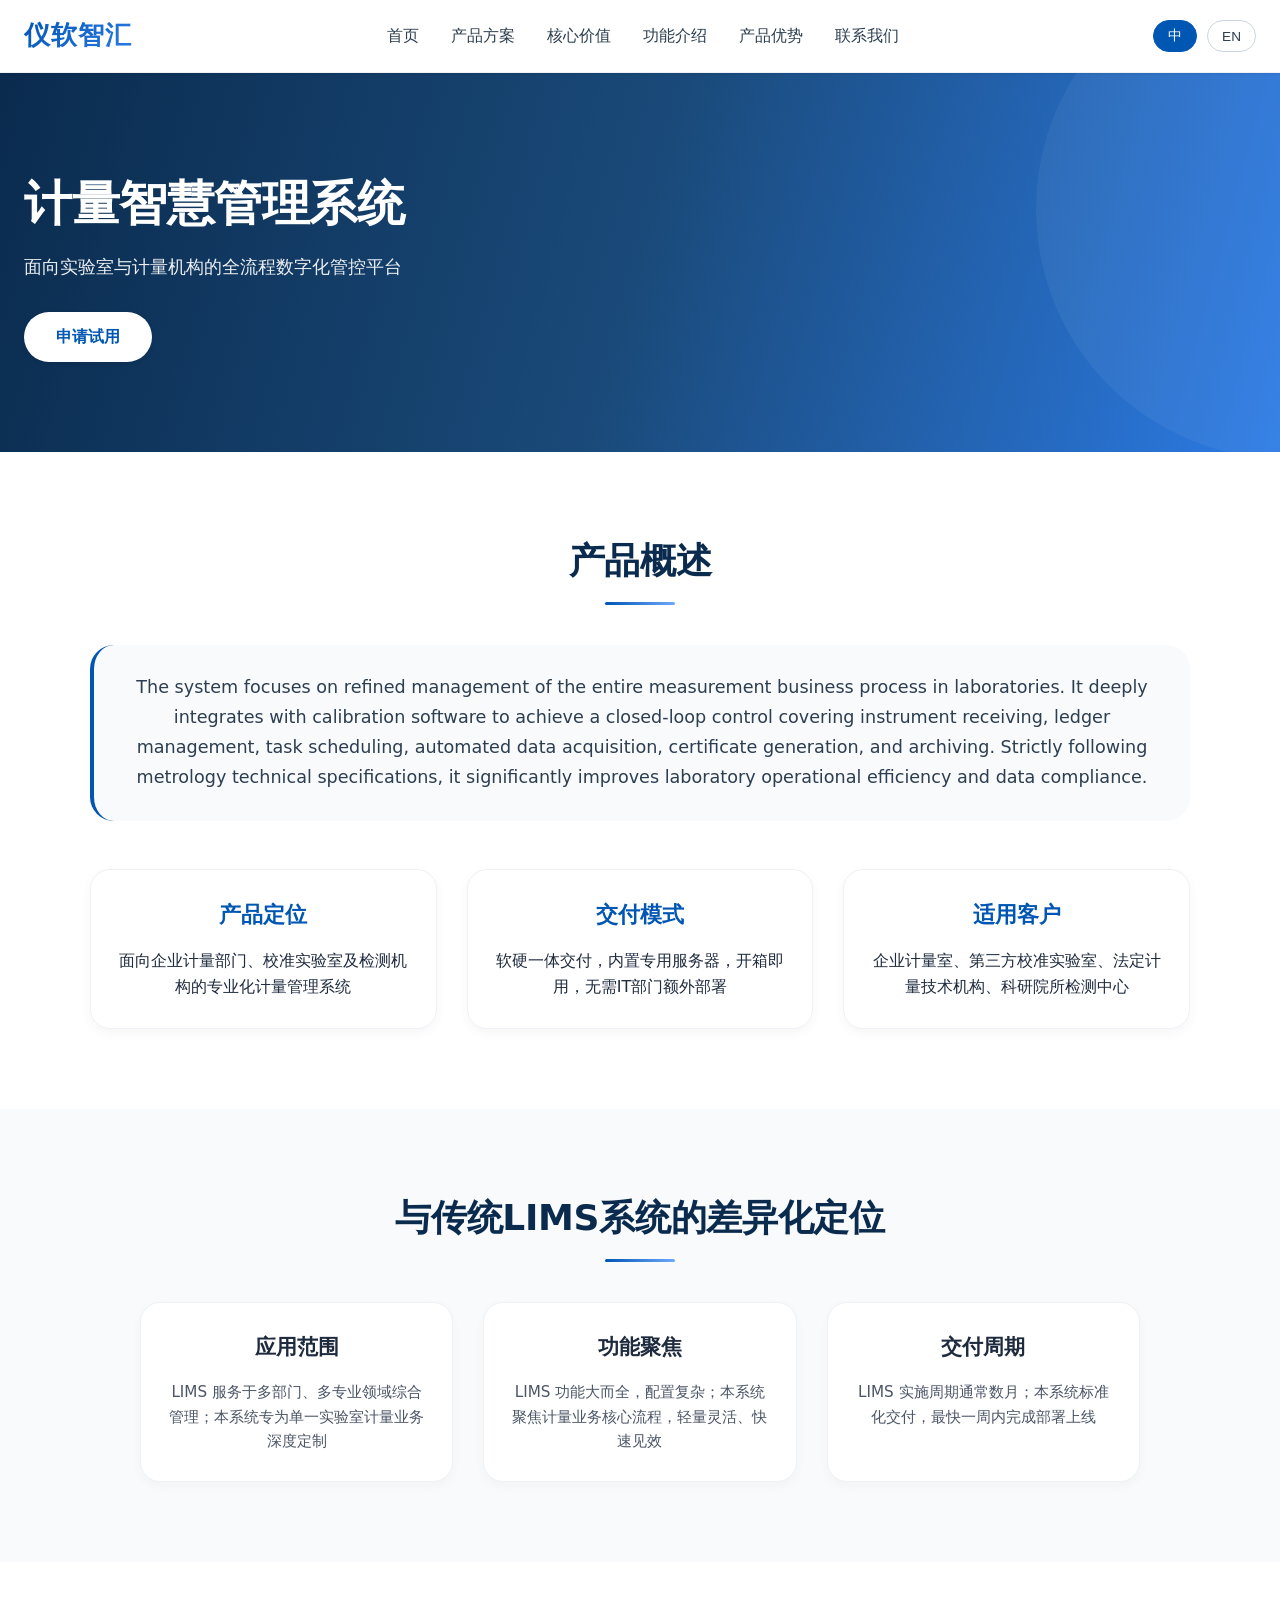
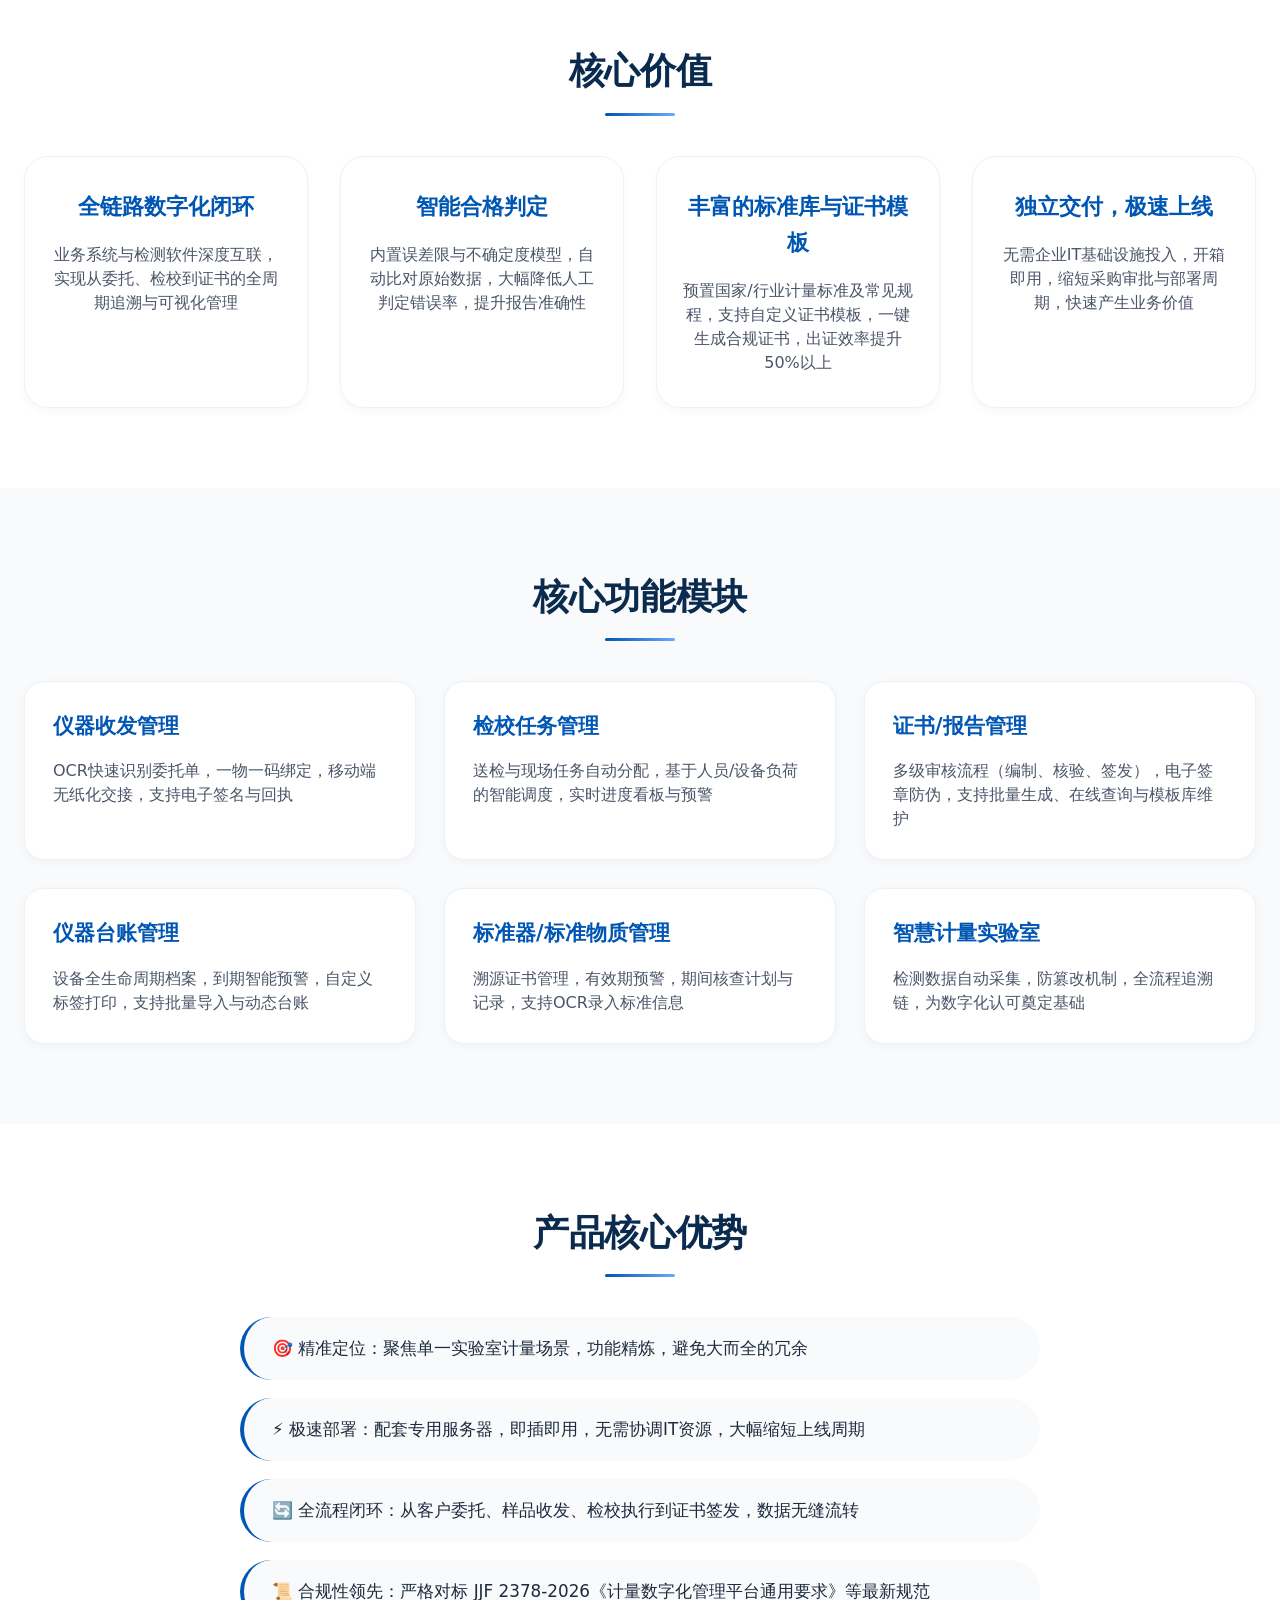
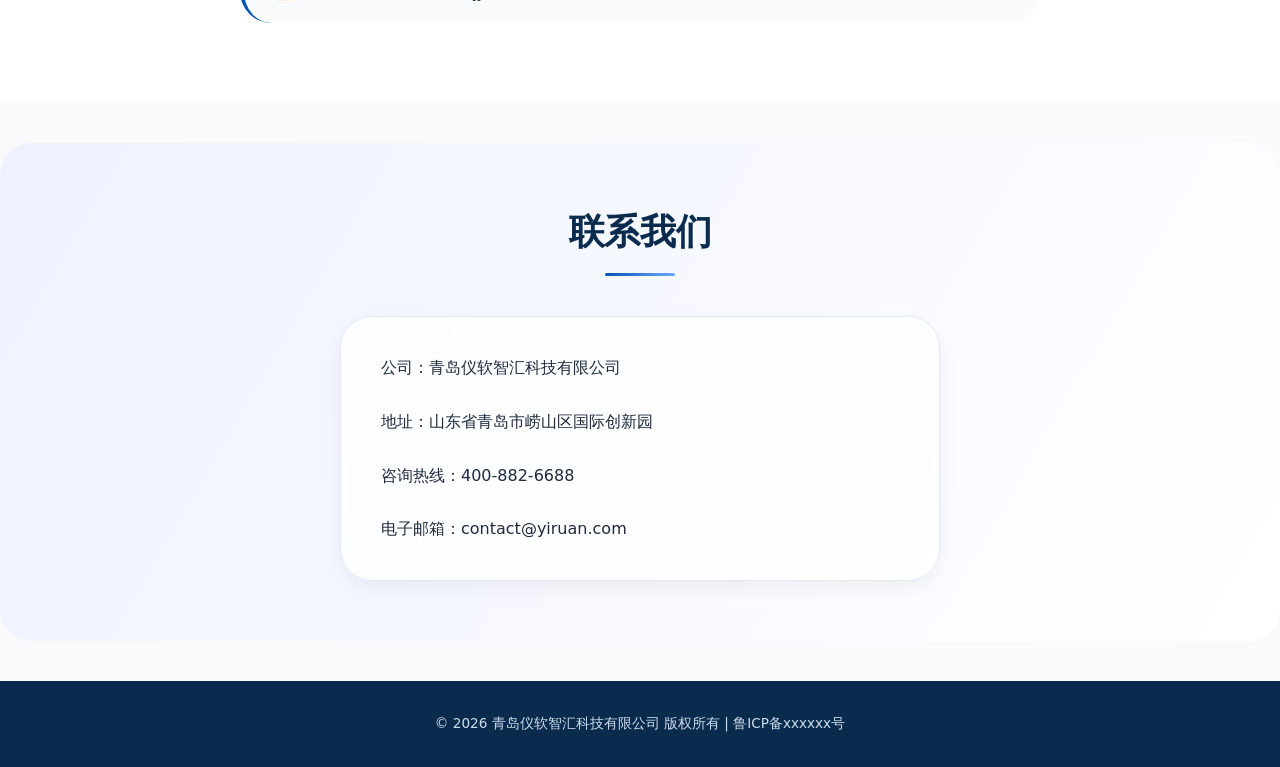
==== commit 40fb8bbf: "deep第三版" ====
--- a/index.html
+++ b/index.html
@@ -2,9 +2,558 @@
 <html lang="zh-CN">
 <head>
     <meta charset="UTF-8">
-    <meta name="viewport" content="width=device-width, initial-scale=1.0">
+    <meta name="viewport" content="width=device-width, initial-scale=1.0, viewport-fit=cover">
     <title>计量智慧管理系统 · 青岛仪软智汇</title>
-    <link rel="stylesheet" href="css/style.css">
+    <style>
+        /* ========== 全局样式重置与基础设置 ========== */
+        * {
+            margin: 0;
+            padding: 0;
+            box-sizing: border-box;
+        }
+
+        body {
+            font-family: "Microsoft YaHei", "Roboto", "Segoe UI", system-ui, -apple-system, sans-serif;
+            color: #1e2a3e;
+            line-height: 1.6;
+            background-color: #f8fafc;
+        }
+
+        .container {
+            width: 100%;
+            max-width: 1280px;
+            margin: 0 auto;
+            padding: 0 24px;
+        }
+
+        /* ========== 导航栏样式 ========== */
+        .header {
+            background-color: rgba(255, 255, 255, 0.98);
+            backdrop-filter: blur(8px);
+            box-shadow: 0 1px 3px rgba(0, 0, 0, 0.05), 0 1px 2px rgba(0, 0, 0, 0.03);
+            position: sticky;
+            top: 0;
+            z-index: 1000;
+            border-bottom: 1px solid #eef2f6;
+        }
+
+        .navbar {
+            display: flex;
+            justify-content: space-between;
+            align-items: center;
+            height: 72px;
+        }
+
+        .logo {
+            font-size: 26px;
+            font-weight: 700;
+            background: linear-gradient(135deg, #0056b3 0%, #2c7be5 100%);
+            background-clip: text;
+            -webkit-background-clip: text;
+            color: transparent;
+            letter-spacing: 1px;
+        }
+
+        .nav-menu {
+            display: flex;
+            list-style: none;
+            gap: 32px;
+        }
+
+        .nav-menu a {
+            text-decoration: none;
+            color: #2c3e50;
+            font-weight: 500;
+            transition: color 0.2s ease;
+            font-size: 1rem;
+            position: relative;
+        }
+
+        .nav-menu a:hover {
+            color: #0056b3;
+        }
+
+        .nav-menu a::after {
+            content: '';
+            position: absolute;
+            bottom: -4px;
+            left: 0;
+            width: 0;
+            height: 2px;
+            background: #0056b3;
+            transition: width 0.3s ease;
+        }
+
+        .nav-menu a:hover::after {
+            width: 100%;
+        }
+
+        .lang-switch {
+            display: flex;
+            gap: 10px;
+        }
+
+        .lang-switch button {
+            padding: 6px 14px;
+            border: 1px solid #cbd5e1;
+            background-color: #fff;
+            color: #2c3e50;
+            border-radius: 30px;
+            cursor: pointer;
+            transition: all 0.2s ease;
+            font-weight: 500;
+            font-size: 0.85rem;
+        }
+
+        .lang-switch button.active,
+        .lang-switch button:hover {
+            background-color: #0056b3;
+            border-color: #0056b3;
+            color: #fff;
+        }
+
+        /* 移动端菜单按钮 */
+        .mobile-menu-btn {
+            display: none;
+            background: none;
+            border: none;
+            font-size: 28px;
+            cursor: pointer;
+            padding: 8px;
+            color: #0056b3;
+        }
+
+        /* ========== 横幅 Banner ========== */
+        .banner {
+            background: linear-gradient(105deg, #0a2b4e 0%, #1a4a7a 50%, #2c7be5 100%);
+            color: #fff;
+            padding: 100px 0 90px;
+            position: relative;
+            overflow: hidden;
+        }
+
+        .banner::before {
+            content: '';
+            position: absolute;
+            top: -30%;
+            right: -20%;
+            width: 500px;
+            height: 500px;
+            background: rgba(255, 255, 255, 0.05);
+            border-radius: 50%;
+            pointer-events: none;
+        }
+
+        .banner .container {
+            display: flex;
+            align-items: center;
+            justify-content: space-between;
+            gap: 40px;
+        }
+
+        .banner-content {
+            flex: 1;
+        }
+
+        .banner-content h1 {
+            font-size: 48px;
+            margin-bottom: 20px;
+            line-height: 1.25;
+            font-weight: 700;
+            letter-spacing: -0.5px;
+        }
+
+        .banner-content p {
+            font-size: 18px;
+            margin-bottom: 32px;
+            opacity: 0.92;
+            line-height: 1.5;
+            max-width: 500px;
+        }
+
+        .btn {
+            display: inline-block;
+            padding: 12px 32px;
+            background-color: #fff;
+            color: #0056b3;
+            border-radius: 40px;
+            text-decoration: none;
+            font-weight: 600;
+            transition: all 0.25s ease;
+            border: none;
+            cursor: pointer;
+            box-shadow: 0 2px 5px rgba(0, 0, 0, 0.1);
+        }
+
+        .btn:hover {
+            background-color: #f0f7ff;
+            transform: translateY(-2px);
+            box-shadow: 0 8px 20px rgba(0, 86, 179, 0.2);
+        }
+
+        /* ========== 通用区块样式 ========== */
+        .section {
+            padding: 80px 0;
+        }
+
+        .section.bg-white {
+            background-color: #ffffff;
+        }
+
+        .section.bg-light {
+            background-color: #f8fafc;
+        }
+
+        .title {
+            text-align: center;
+            font-size: 36px;
+            margin-bottom: 56px;
+            color: #0a2b4e;
+            font-weight: 700;
+            position: relative;
+            letter-spacing: -0.3px;
+        }
+
+        .title::after {
+            content: '';
+            position: absolute;
+            bottom: -16px;
+            left: 50%;
+            transform: translateX(-50%);
+            width: 70px;
+            height: 3px;
+            background: linear-gradient(90deg, #0056b3, #6ea8fe);
+            border-radius: 2px;
+        }
+
+        /* 产品概述部分 */
+        .content-box {
+            max-width: 1100px;
+            margin: 0 auto;
+        }
+
+        .text {
+            font-size: 1.1rem;
+            line-height: 1.7;
+            color: #2d3e50;
+            margin-bottom: 48px;
+            text-align: center;
+            background: #f8fafc;
+            padding: 28px 32px;
+            border-radius: 24px;
+            border-left: 4px solid #0056b3;
+        }
+
+        .features-grid {
+            display: grid;
+            grid-template-columns: repeat(auto-fit, minmax(280px, 1fr));
+            gap: 30px;
+            margin-top: 20px;
+        }
+
+        .card {
+            background: #fff;
+            padding: 28px 24px;
+            border-radius: 20px;
+            box-shadow: 0 4px 12px rgba(0, 0, 0, 0.04);
+            transition: all 0.25s ease;
+            border: 1px solid #eef2f6;
+            text-align: center;
+        }
+
+        .card:hover {
+            transform: translateY(-4px);
+            box-shadow: 0 12px 24px -12px rgba(0, 86, 179, 0.15);
+            border-color: #cbdffc;
+        }
+
+        .card h3 {
+            font-size: 1.35rem;
+            margin-bottom: 16px;
+            color: #0056b3;
+            font-weight: 600;
+        }
+
+        /* 与LIMS对比区域 */
+        .compare-box {
+            display: grid;
+            grid-template-columns: repeat(auto-fit, minmax(280px, 1fr));
+            gap: 30px;
+            max-width: 1000px;
+            margin: 0 auto;
+        }
+
+        .item {
+            background: #fff;
+            padding: 28px 24px;
+            border-radius: 20px;
+            text-align: center;
+            box-shadow: 0 4px 12px rgba(0, 0, 0, 0.03);
+            border: 1px solid #eef2f6;
+        }
+
+        .item h3 {
+            font-size: 1.3rem;
+            margin-bottom: 16px;
+            color: #1e2a3e;
+            font-weight: 600;
+        }
+
+        .item p {
+            color: #4b5565;
+            font-size: 0.95rem;
+        }
+
+        /* 核心价值区域 */
+        .value-list {
+            display: grid;
+            grid-template-columns: repeat(auto-fit, minmax(260px, 1fr));
+            gap: 32px;
+        }
+
+        .value-item {
+            background: #fff;
+            padding: 32px 24px;
+            border-radius: 24px;
+            text-align: center;
+            transition: transform 0.25s ease, box-shadow 0.25s ease;
+            box-shadow: 0 4px 10px rgba(0, 0, 0, 0.03);
+            border: 1px solid #eef2f6;
+        }
+
+        .value-item:hover {
+            transform: translateY(-6px);
+            box-shadow: 0 20px 30px -12px rgba(0, 86, 179, 0.12);
+            border-color: #d9e6ff;
+        }
+
+        .value-item h3 {
+            font-size: 1.4rem;
+            color: #0056b3;
+            margin-bottom: 18px;
+            font-weight: 600;
+        }
+
+        .value-item p {
+            color: #4a5568;
+            line-height: 1.5;
+        }
+
+        /* 功能介绍网格 */
+        .func-grid {
+            display: grid;
+            grid-template-columns: repeat(auto-fit, minmax(320px, 1fr));
+            gap: 28px;
+        }
+
+        .func-card {
+            background: #fff;
+            padding: 28px;
+            border-radius: 20px;
+            transition: all 0.25s;
+            box-shadow: 0 2px 8px rgba(0, 0, 0, 0.04);
+            border: 1px solid #edf2f7;
+        }
+
+        .func-card:hover {
+            transform: translateY(-3px);
+            box-shadow: 0 12px 20px -12px rgba(0, 0, 0, 0.1);
+            border-color: #cbdffc;
+        }
+
+        .func-card h3 {
+            font-size: 1.3rem;
+            margin-bottom: 16px;
+            color: #0056b3;
+            font-weight: 600;
+        }
+
+        .func-card p {
+            color: #4a5568;
+            line-height: 1.5;
+        }
+
+        /* 产品优势列表 */
+        .adv-list {
+            max-width: 800px;
+            margin: 0 auto;
+            display: flex;
+            flex-direction: column;
+            gap: 18px;
+        }
+
+        .adv-item {
+            background: #f8fafc;
+            padding: 18px 28px;
+            border-radius: 60px;
+            font-size: 1.05rem;
+            font-weight: 500;
+            color: #1e2a3e;
+            border-left: 4px solid #0056b3;
+            transition: all 0.2s;
+        }
+
+        .adv-item:hover {
+            background: #eef2ff;
+            transform: translateX(6px);
+        }
+
+        /* 联系我们区域 */
+        .contact {
+            background: linear-gradient(120deg, #eef2ff 0%, #ffffff 100%);
+            border-radius: 32px;
+            margin: 40px 0;
+            padding: 60px 0;
+        }
+
+        .contact-info {
+            max-width: 600px;
+            margin: 0 auto;
+            background: #ffffffcc;
+            backdrop-filter: blur(4px);
+            padding: 32px 40px;
+            border-radius: 32px;
+            box-shadow: 0 8px 20px rgba(0, 0, 0, 0.05);
+            border: 1px solid #e0e9f5;
+        }
+
+        .contact-info p {
+            margin-bottom: 16px;
+            font-size: 1rem;
+            display: flex;
+            align-items: center;
+            gap: 12px;
+            padding: 6px 0;
+        }
+
+        .contact-info p:last-child {
+            margin-bottom: 0;
+        }
+
+        /* 页脚 */
+        .footer {
+            background-color: #0a2b4e;
+            color: #cddcec;
+            text-align: center;
+            padding: 32px 0;
+            margin-top: 40px;
+            font-size: 0.85rem;
+        }
+
+        /* ========== 响应式设计 ========== */
+        @media (max-width: 992px) {
+            .banner-content h1 {
+                font-size: 38px;
+            }
+            .title {
+                font-size: 30px;
+            }
+            .section {
+                padding: 60px 0;
+            }
+        }
+
+        @media (max-width: 768px) {
+            .container {
+                padding: 0 20px;
+            }
+            
+            .mobile-menu-btn {
+                display: block;
+            }
+            
+            .nav-menu {
+                display: none;
+                position: absolute;
+                top: 72px;
+                left: 0;
+                width: 100%;
+                background-color: #fff;
+                flex-direction: column;
+                gap: 0;
+                box-shadow: 0 10px 20px rgba(0, 0, 0, 0.1);
+                z-index: 999;
+            }
+            
+            .nav-menu.active {
+                display: flex;
+            }
+            
+            .nav-menu li {
+                border-bottom: 1px solid #eef2f6;
+            }
+            
+            .nav-menu a {
+                display: block;
+                padding: 16px 24px;
+            }
+            
+            .nav-menu a::after {
+                display: none;
+            }
+            
+            .banner {
+                padding: 60px 0;
+            }
+            
+            .banner .container {
+                flex-direction: column;
+                text-align: center;
+            }
+            
+            .banner-content {
+                padding-right: 0;
+                margin-bottom: 30px;
+            }
+            
+            .banner-content p {
+                margin-left: auto;
+                margin-right: auto;
+            }
+            
+            .features-grid,
+            .compare-box,
+            .value-list,
+            .func-grid {
+                grid-template-columns: 1fr;
+                gap: 24px;
+            }
+            
+            .title {
+                font-size: 28px;
+                margin-bottom: 40px;
+            }
+            
+            .text {
+                padding: 20px;
+                font-size: 1rem;
+            }
+            
+            .adv-item {
+                border-radius: 20px;
+                padding: 14px 20px;
+            }
+            
+            .contact-info {
+                padding: 24px 20px;
+                margin: 0 16px;
+            }
+        }
+
+        @media (max-width: 480px) {
+            .banner-content h1 {
+                font-size: 30px;
+            }
+            
+            .btn {
+                padding: 10px 24px;
+            }
+            
+            .section {
+                padding: 48px 0;
+            }
+        }
+    </style>
 </head>
 <body>
 
@@ -13,6 +562,7 @@
     <div class="container">
         <div class="navbar">
             <div class="logo" data-zh="仪软智汇" data-en="Yiruan Intelligence">仪软智汇</div>
+            <button class="mobile-menu-btn" aria-label="菜单">☰</button>
             <ul class="nav-menu">
                 <li><a href="index.html" data-zh="首页" data-en="Home">首页</a></li>
                 <li><a href="#product" data-zh="产品方案" data-en="Products">产品方案</a></li>
@@ -179,6 +729,145 @@
     </div>
 </footer>
 
-<script src="js/main.js"></script>
+<script>
+    /**
+     * 计量智慧管理系统 - 主交互脚本
+     * 功能：中英文切换、移动端菜单、平滑滚动
+     */
+
+    document.addEventListener('DOMContentLoaded', function() {
+        // ========== 1. 中英文切换系统 ==========
+        const langBtns = document.querySelectorAll('.lang-switch button');
+        const translatableElements = document.querySelectorAll('[data-zh][data-en]');
+        
+        // 获取保存的语言偏好，默认中文
+        const savedLang = localStorage.getItem('preferred-language') || 'zh';
+        
+        // 初始化语言
+        if (translatableElements.length > 0) {
+            switchLanguage(savedLang);
+            setActiveLanguageButton(savedLang);
+        }
+        
+        // 绑定语言切换事件
+        langBtns.forEach(btn => {
+            btn.addEventListener('click', function(e) {
+                const lang = this.dataset.lang;
+                if (!lang) return;
+                
+                switchLanguage(lang);
+                setActiveLanguageButton(lang);
+                localStorage.setItem('preferred-language', lang);
+                
+                console.log(`语言已切换为: ${lang === 'zh' ? '中文' : 'English'}`);
+            });
+        });
+        
+        function switchLanguage(lang) {
+            if (!translatableElements.length) return;
+            
+            translatableElements.forEach(el => {
+                const translatedText = el.getAttribute(`data-${lang}`);
+                if (translatedText && translatedText.trim() !== '') {
+                    el.textContent = translatedText;
+                }
+            });
+            
+            document.documentElement.setAttribute('lang', lang === 'zh' ? 'zh-CN' : 'en-US');
+        }
+        
+        function setActiveLanguageButton(lang) {
+            langBtns.forEach(btn => {
+                const btnLang = btn.dataset.lang;
+                if (btnLang === lang) {
+                    btn.classList.add('active');
+                    btn.setAttribute('aria-pressed', 'true');
+                } else {
+                    btn.classList.remove('active');
+                    btn.setAttribute('aria-pressed', 'false');
+                }
+            });
+        }
+        
+        // ========== 2. 移动端菜单 ==========
+        const mobileMenuBtn = document.querySelector('.mobile-menu-btn');
+        const navMenu = document.querySelector('.nav-menu');
+        const header = document.querySelector('.header');
+        
+        if (mobileMenuBtn && navMenu) {
+            function toggleMenu() {
+                const isActive = navMenu.classList.contains('active');
+                
+                if (!isActive) {
+                    navMenu.classList.add('active');
+                    mobileMenuBtn.style.transform = 'rotate(90deg)';
+                    document.body.style.overflow = 'hidden';
+                } else {
+                    navMenu.classList.remove('active');
+                    mobileMenuBtn.style.transform = '';
+                    document.body.style.overflow = '';
+                }
+            }
+            
+            mobileMenuBtn.addEventListener('click', toggleMenu);
+            
+            const menuLinks = navMenu.querySelectorAll('a');
+            menuLinks.forEach(link => {
+                link.addEventListener('click', function() {
+                    if (navMenu.classList.contains('active')) {
+                        toggleMenu();
+                    }
+                });
+            });
+            
+            window.addEventListener('resize', function() {
+                if (window.innerWidth > 768 && navMenu.classList.contains('active')) {
+                    toggleMenu();
+                }
+            });
+        }
+        
+        // ========== 3. 平滑滚动 ==========
+        const allLinks = document.querySelectorAll('a[href^="#"]:not([href="#"])');
+        
+        allLinks.forEach(link => {
+            link.addEventListener('click', function(e) {
+                const targetId = this.getAttribute('href');
+                if (targetId === '#') return;
+                
+                const targetElement = document.querySelector(targetId);
+                if (targetElement) {
+                    e.preventDefault();
+                    
+                    const headerHeight = header ? header.offsetHeight : 70;
+                    const elementPosition = targetElement.getBoundingClientRect().top;
+                    const offsetPosition = elementPosition + window.pageYOffset - headerHeight;
+                    
+                    window.scrollTo({
+                        top: offsetPosition,
+                        behavior: 'smooth'
+                    });
+                    
+                    history.pushState(null, null, targetId);
+                }
+            });
+        });
+        
+        // ========== 4. 页面加载动画 ==========
+        const sections = document.querySelectorAll('.section');
+        sections.forEach((section, index) => {
+            section.style.opacity = '0';
+            section.style.transform = 'translateY(20px)';
+            section.style.transition = 'opacity 0.6s ease, transform 0.6s ease';
+            
+            setTimeout(() => {
+                section.style.opacity = '1';
+                section.style.transform = 'translateY(0)';
+            }, index * 100);
+        });
+        
+        console.log('计量智慧管理系统已启动 | Intelligent Measurement System Ready');
+    });
+</script>
 </body>
 </html>
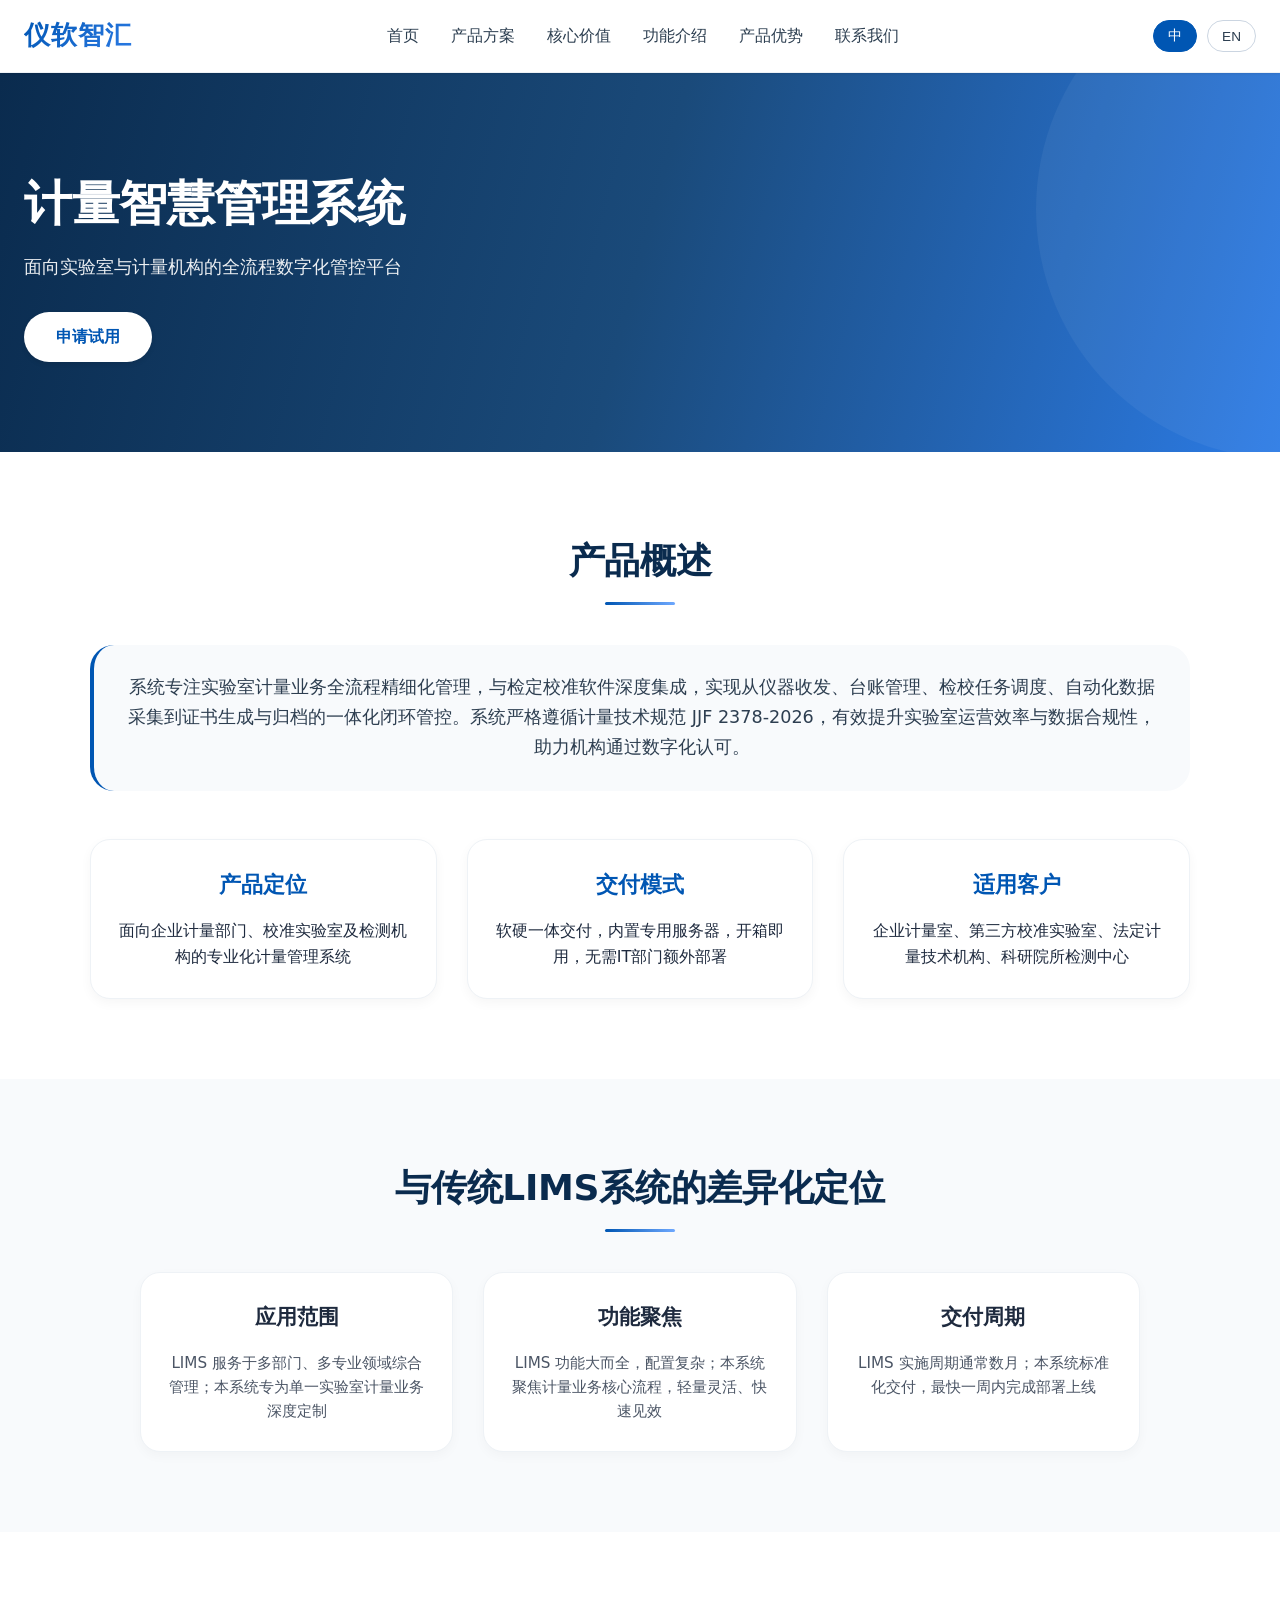
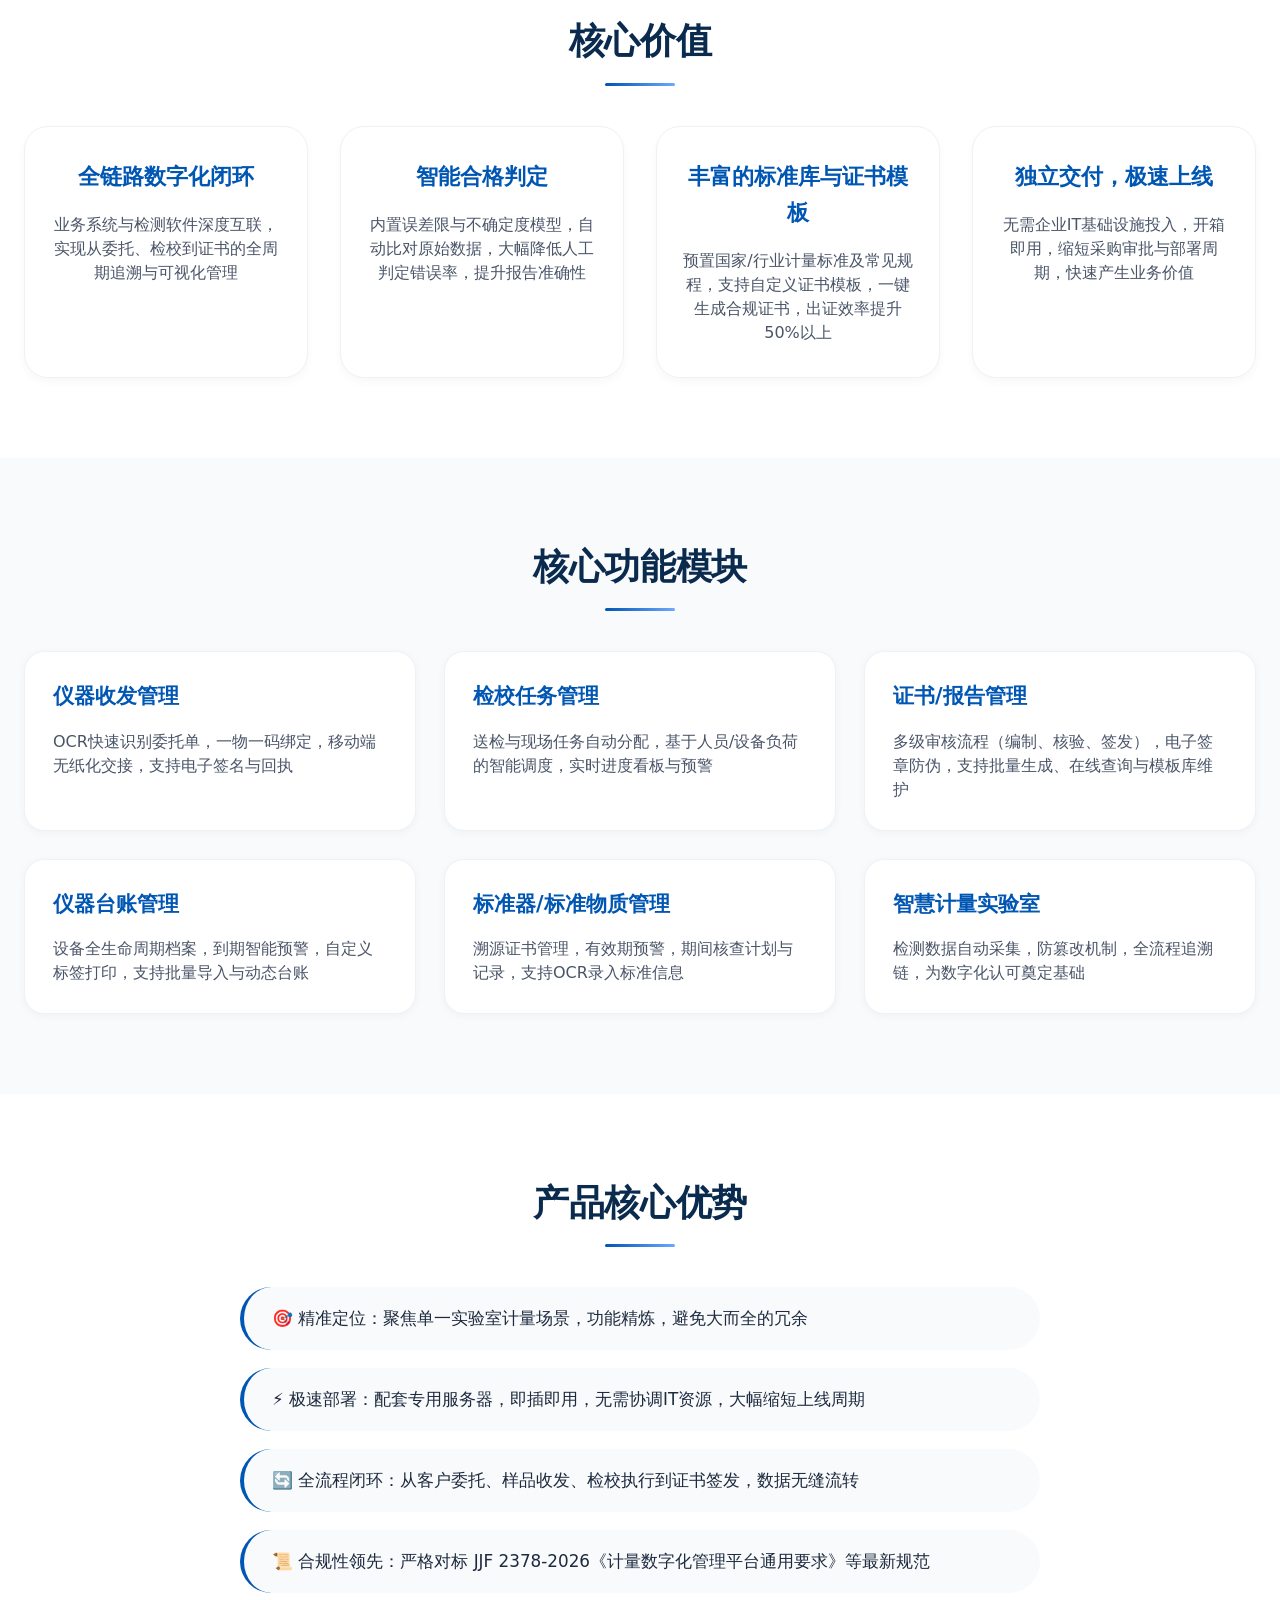
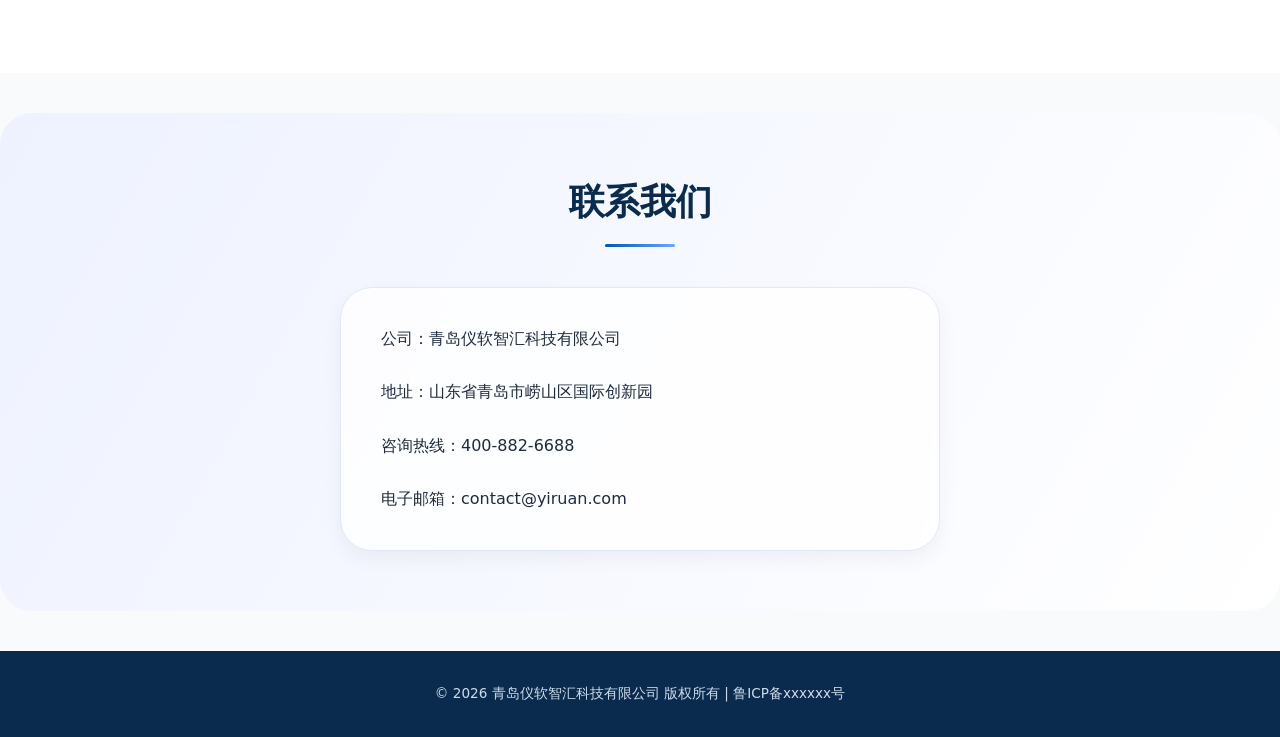
==== commit 91790af0: "indexdeep第四版保存" ====
--- a/index.html
+++ b/index.html
@@ -595,9 +595,9 @@
     <div class="container">
         <h2 class="title" data-zh="产品概述" data-en="Product Overview">产品概述</h2>
         <div class="content-box">
-            <div class="text" data-zh="
-            系统专注实验室计量业务全流程精细化管理，与检定校准软件深度集成，实现从仪器收发、台账管理、检校任务调度、自动化数据采集到证书生成与归档的一体化闭环管控。系统严格遵循计量技术规范，有效提升实验室运营效率与数据合规性。">
-            The system focuses on refined management of the entire measurement business process in laboratories. It deeply integrates with calibration software to achieve a closed-loop control covering instrument receiving, ledger management, task scheduling, automated data acquisition, certificate generation, and archiving. Strictly following metrology technical specifications, it significantly improves laboratory operational efficiency and data compliance.
+            <!-- 修复：明确使用中文作为初始显示内容，同时保留 data-en 属性供切换使用 -->
+            <div class="text" data-zh="系统专注实验室计量业务全流程精细化管理，与检定校准软件深度集成，实现从仪器收发、台账管理、检校任务调度、自动化数据采集到证书生成与归档的一体化闭环管控。系统严格遵循计量技术规范 JJF 2378-2026，有效提升实验室运营效率与数据合规性，助力机构通过数字化认可。" data-en="The system focuses on refined management of the entire measurement business process in laboratories. It deeply integrates with calibration software to achieve a closed-loop control covering instrument receiving, ledger management, task scheduling, automated data acquisition, certificate generation, and archiving. Strictly following metrology technical specification JJF 2378-2026, it significantly improves laboratory operational efficiency and data compliance, helping organizations achieve digital accreditation.">
+                系统专注实验室计量业务全流程精细化管理，与检定校准软件深度集成，实现从仪器收发、台账管理、检校任务调度、自动化数据采集到证书生成与归档的一体化闭环管控。系统严格遵循计量技术规范 JJF 2378-2026，有效提升实验室运营效率与数据合规性，助力机构通过数字化认可。
             </div>
             <div class="features-grid">
                 <div class="card">
@@ -701,10 +701,10 @@
     <div class="container">
         <h2 class="title" data-zh="产品核心优势" data-en="Key Advantages">产品核心优势</h2>
         <div class="adv-list">
-            <div class="adv-item" data-zh="🎯 精准定位：聚焦单一实验室计量场景，功能精炼，避免大而全的冗余" data-en="Precise positioning: focused on single-lab metrology scenarios, refined functions avoiding redundancy">🎯 精准定位：聚焦单一实验室计量场景，功能精炼，避免大而全的冗余</div>
-            <div class="adv-item" data-zh="⚡ 极速部署：配套专用服务器，即插即用，无需协调IT资源，大幅缩短上线周期" data-en="Rapid deployment: dedicated server included, plug-and-play, no IT resource coordination, significantly shortening launch cycles">⚡ 极速部署：配套专用服务器，即插即用，无需协调IT资源，大幅缩短上线周期</div>
-            <div class="adv-item" data-zh="🔄 全流程闭环：从客户委托、样品收发、检校执行到证书签发，数据无缝流转" data-en="Full-process closed-loop: seamless data flow from client commission, sample handling, calibration execution to certificate issuance">🔄 全流程闭环：从客户委托、样品收发、检校执行到证书签发，数据无缝流转</div>
-            <div class="adv-item" data-zh="📜 合规性领先：严格对标 JJF 2378-2026《计量数字化管理平台通用要求》等最新规范" data-en="Compliance leadership: strictly aligned with JJF 2378-2026 'General Requirements for Digital Metrology Management Platforms' and other latest standards">📜 合规性领先：严格对标 JJF 2378-2026《计量数字化管理平台通用要求》等最新规范</div>
+            <div class="adv-item" data-zh="🎯 精准定位：聚焦单一实验室计量场景，功能精炼，避免大而全的冗余" data-en="🎯 Precise positioning: focused on single-lab metrology scenarios, refined functions avoiding redundancy">🎯 精准定位：聚焦单一实验室计量场景，功能精炼，避免大而全的冗余</div>
+            <div class="adv-item" data-zh="⚡ 极速部署：配套专用服务器，即插即用，无需协调IT资源，大幅缩短上线周期" data-en="⚡ Rapid deployment: dedicated server included, plug-and-play, no IT resource coordination, significantly shortening launch cycles">⚡ 极速部署：配套专用服务器，即插即用，无需协调IT资源，大幅缩短上线周期</div>
+            <div class="adv-item" data-zh="🔄 全流程闭环：从客户委托、样品收发、检校执行到证书签发，数据无缝流转" data-en="🔄 Full-process closed-loop: seamless data flow from client commission, sample handling, calibration execution to certificate issuance">🔄 全流程闭环：从客户委托、样品收发、检校执行到证书签发，数据无缝流转</div>
+            <div class="adv-item" data-zh="📜 合规性领先：严格对标 JJF 2378-2026《计量数字化管理平台通用要求》等最新规范" data-en="📜 Compliance leadership: strictly aligned with JJF 2378-2026 'General Requirements for Digital Metrology Management Platforms' and other latest standards">📜 合规性领先：严格对标 JJF 2378-2026《计量数字化管理平台通用要求》等最新规范</div>
         </div>
     </div>
 </section>
@@ -743,10 +743,23 @@
         // 获取保存的语言偏好，默认中文
         const savedLang = localStorage.getItem('preferred-language') || 'zh';
         
-        // 初始化语言
+        // 初始化语言 - 强制设置为中文显示
         if (translatableElements.length > 0) {
-            switchLanguage(savedLang);
-            setActiveLanguageButton(savedLang);
+            // 先设置所有元素为中文内容
+            translatableElements.forEach(el => {
+                const zhText = el.getAttribute('data-zh');
+                if (zhText && zhText.trim() !== '') {
+                    el.textContent = zhText;
+                }
+            });
+            // 然后根据保存的语言设置（如果有保存英文才切换）
+            if (savedLang === 'en') {
+                switchLanguage('en');
+                setActiveLanguageButton('en');
+            } else {
+                setActiveLanguageButton('zh');
+                localStorage.setItem('preferred-language', 'zh');
+            }
         }
         
         // 绑定语言切换事件
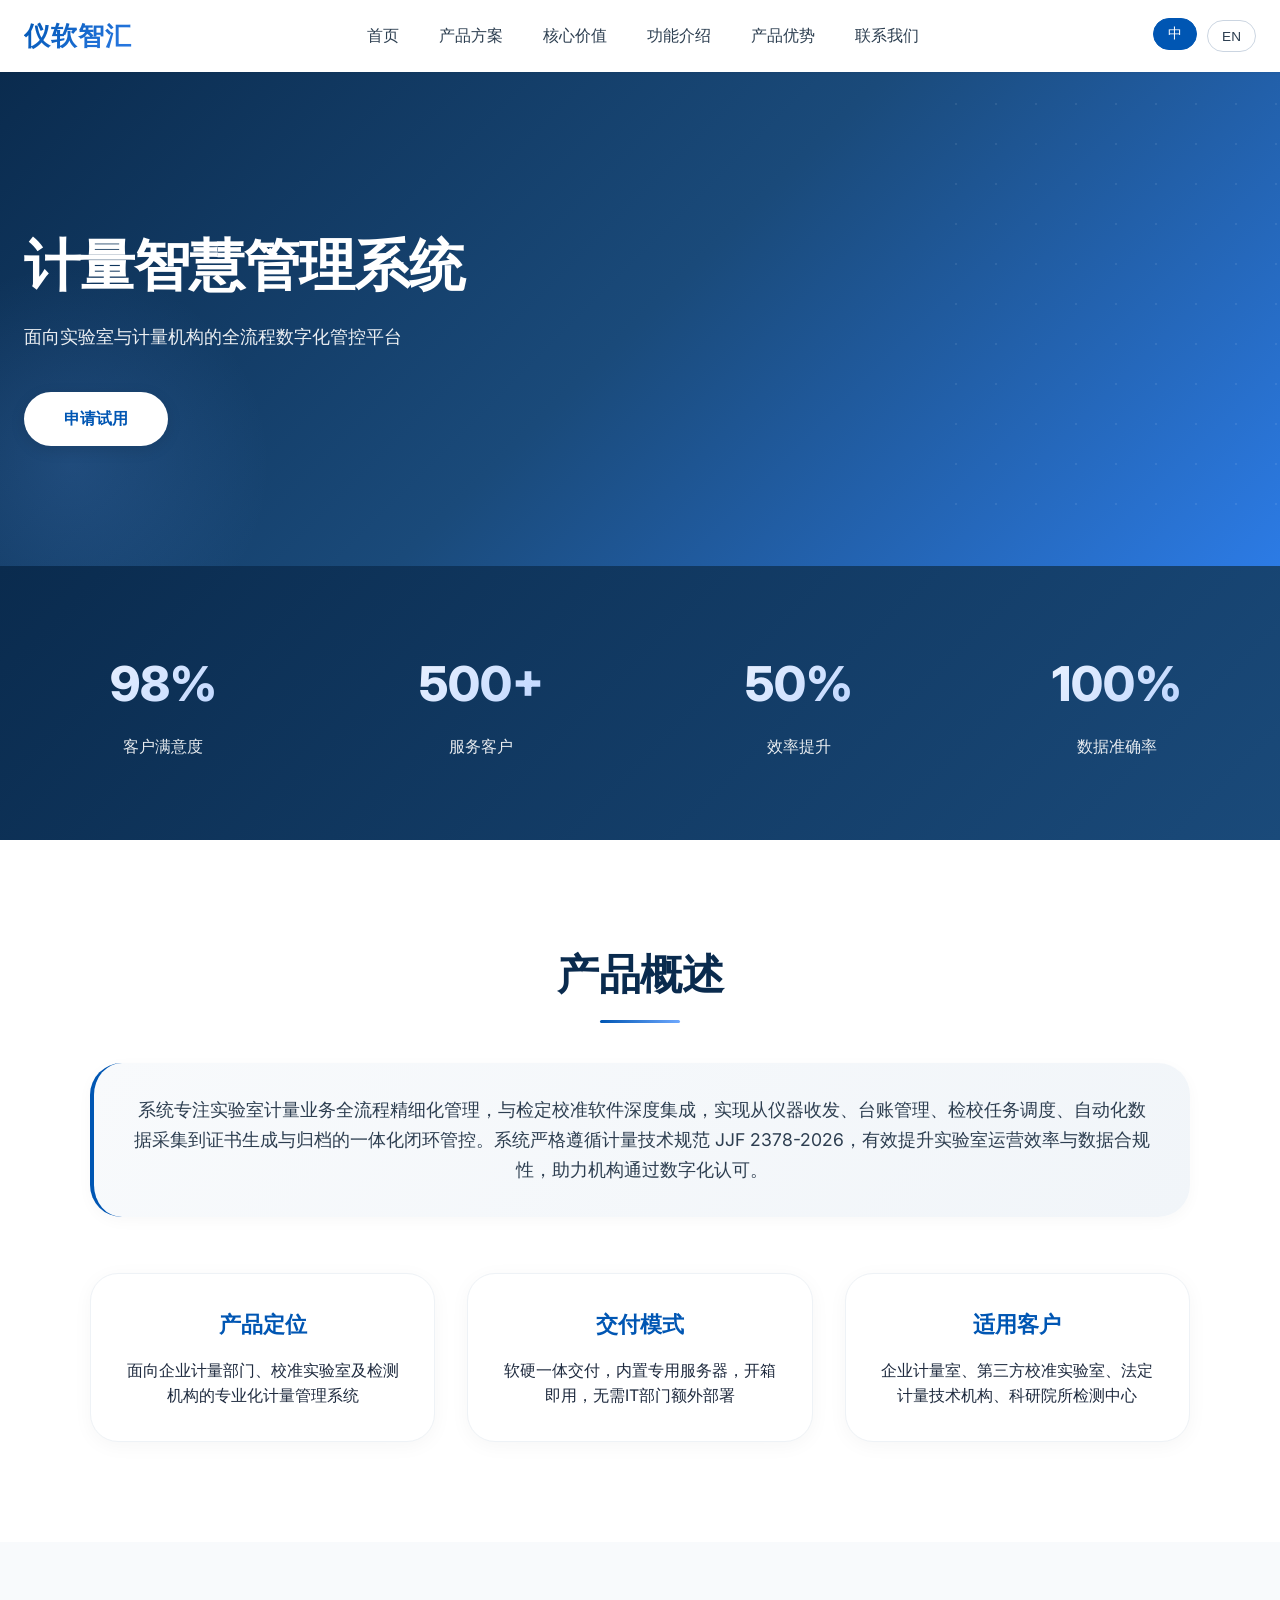
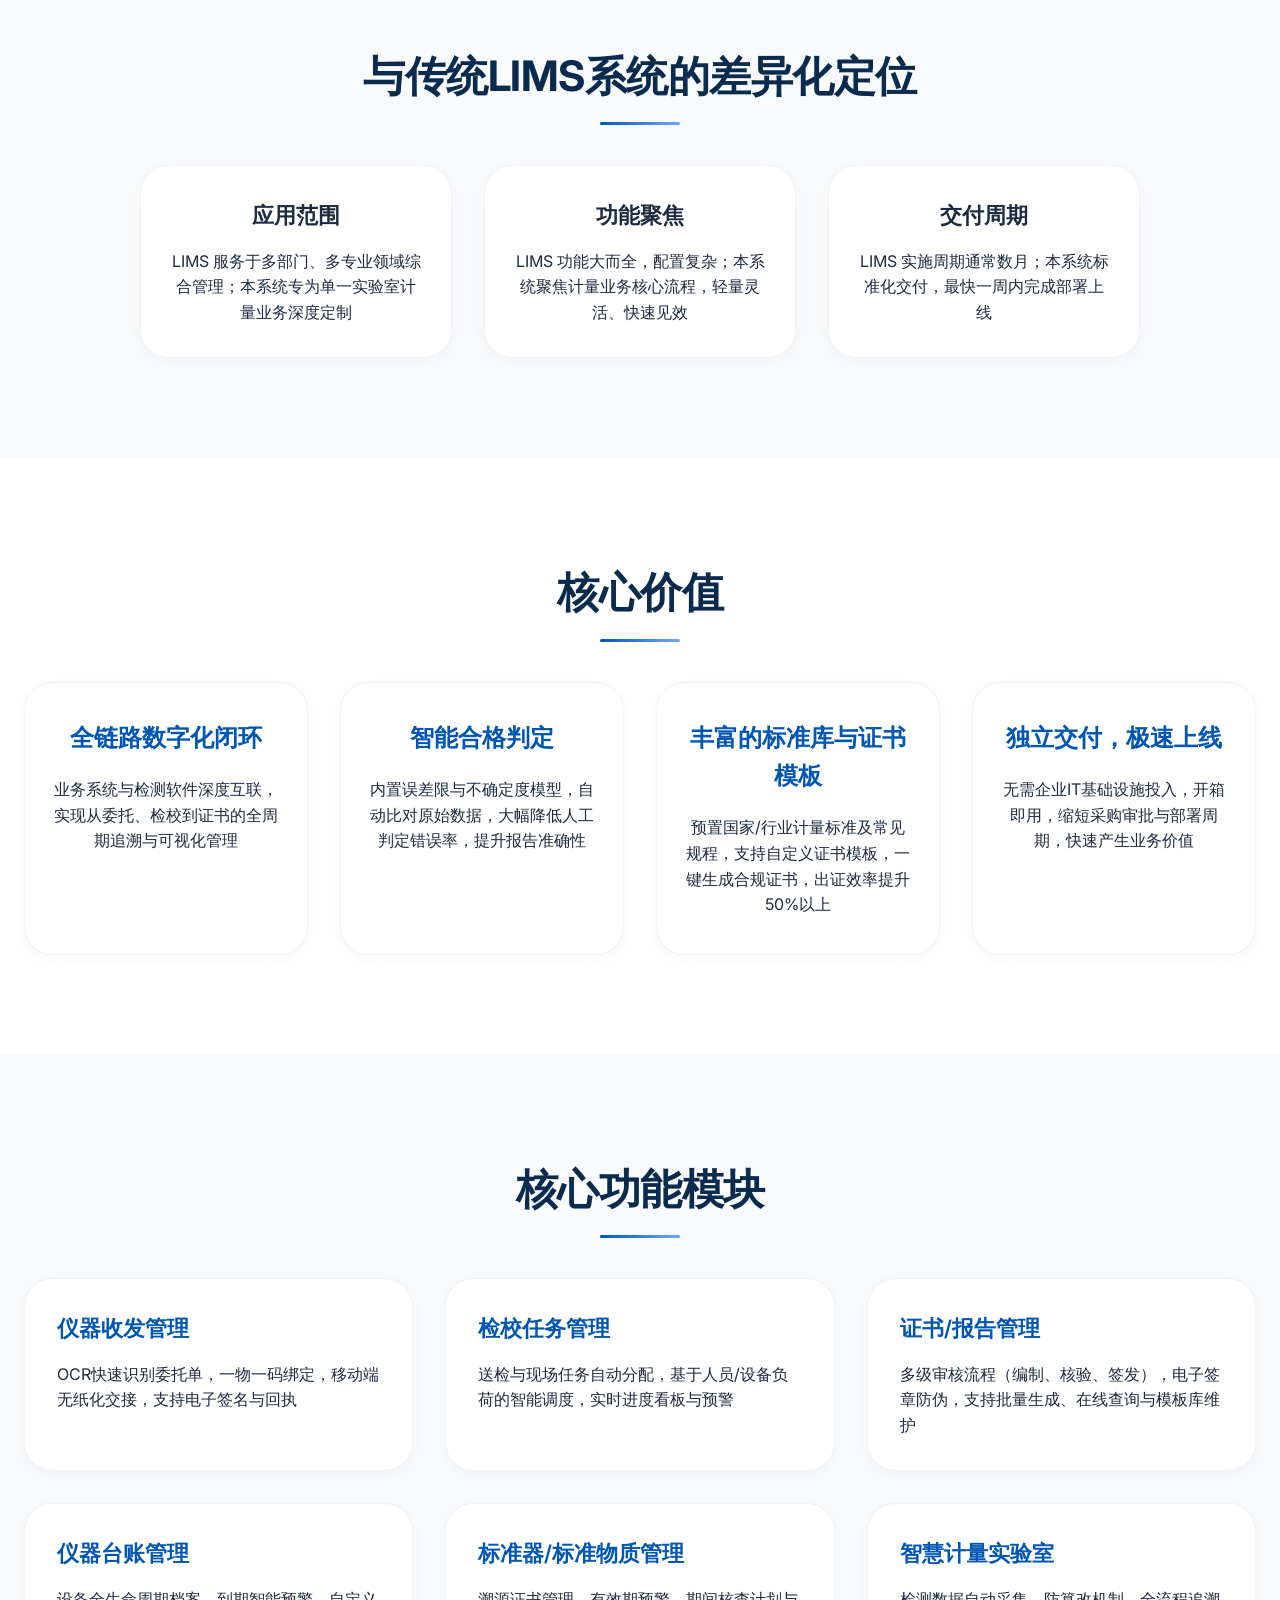
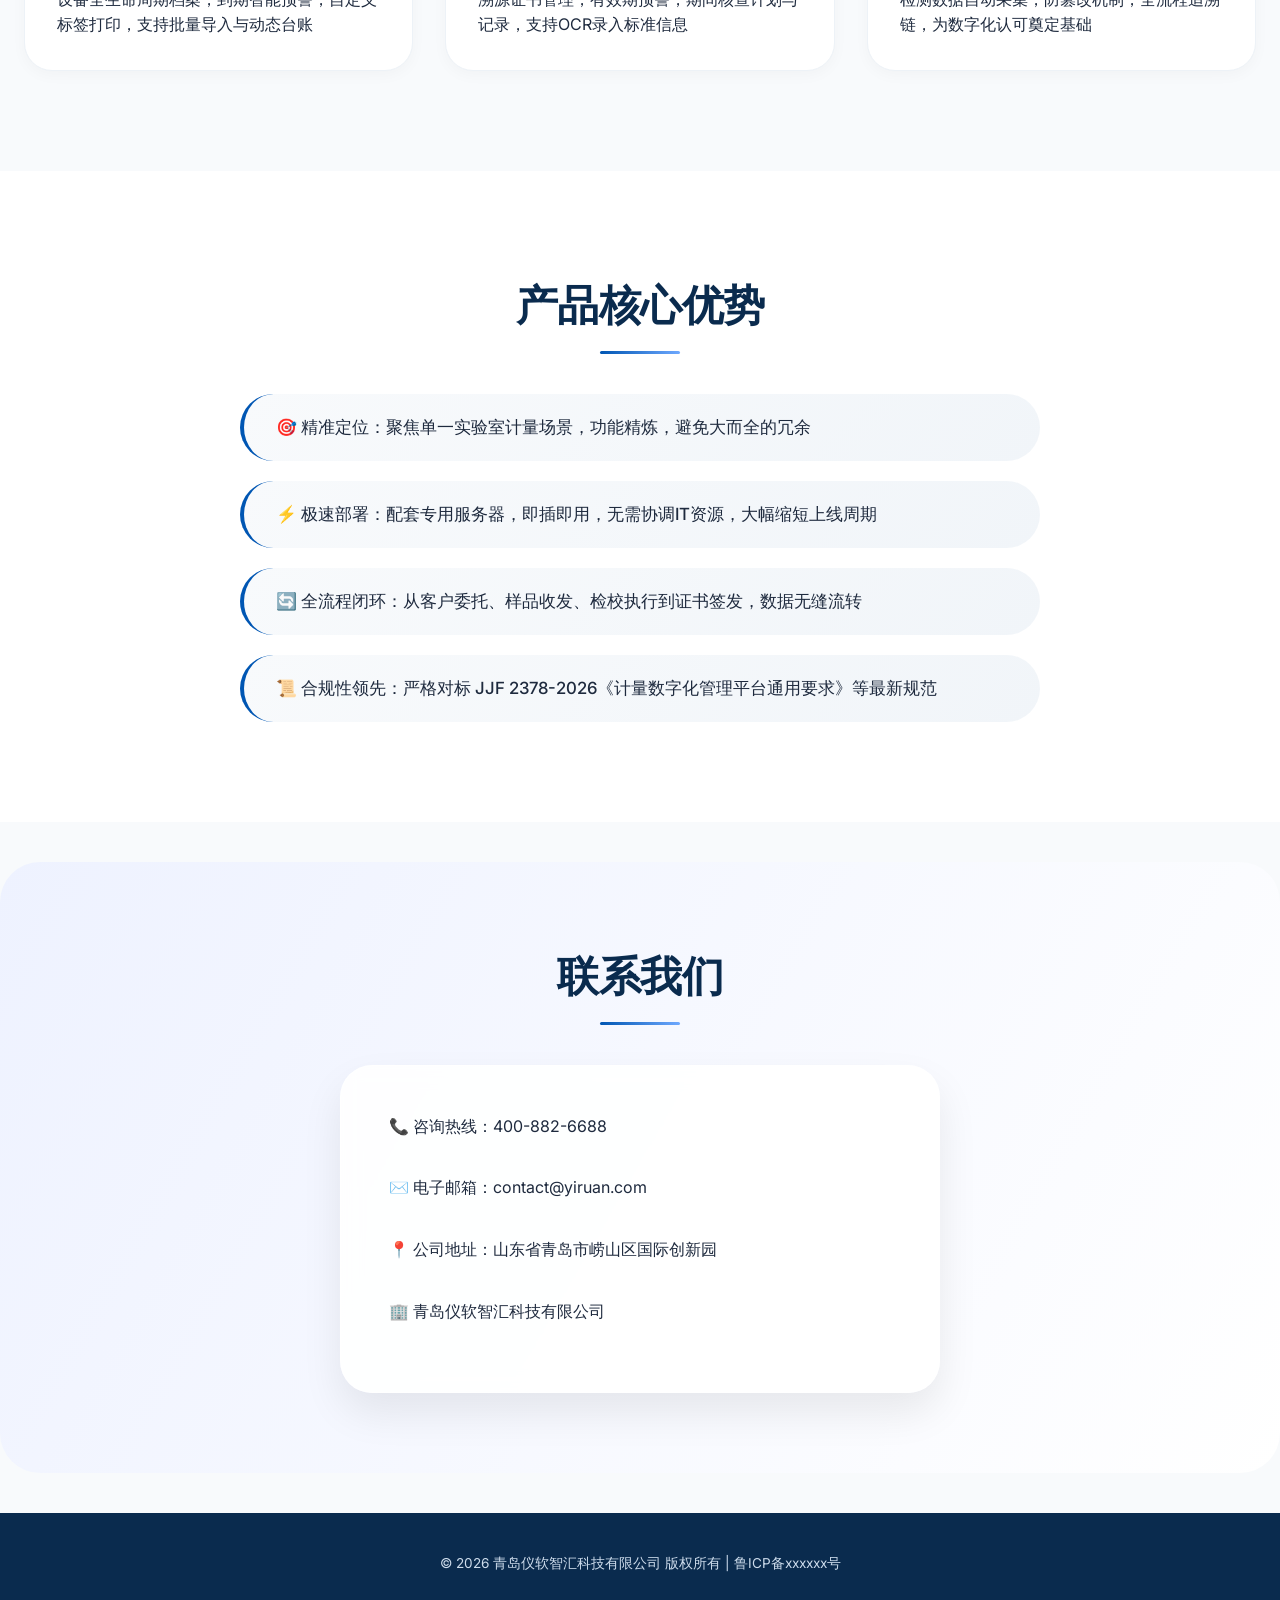
==== commit 6669b2cd: "index第一版保存" ====
--- a/index.html
+++ b/index.html
@@ -3,7 +3,8 @@
 <head>
     <meta charset="UTF-8">
     <meta name="viewport" content="width=device-width, initial-scale=1.0, viewport-fit=cover">
-    <title>计量智慧管理系统 · 青岛仪软智汇</title>
+    <title>仪软智汇 · 计量智慧管理系统</title>
+    <link href="https://fonts.googleapis.com/css2?family=Inter:opsz,wght@14..32,300;14..32,400;14..32,500;14..32,600;14..32,700;14..32,800&display=swap" rel="stylesheet">
     <style>
         /* ========== 全局样式重置与基础设置 ========== */
         * {
@@ -13,10 +14,11 @@
         }
 
         body {
-            font-family: "Microsoft YaHei", "Roboto", "Segoe UI", system-ui, -apple-system, sans-serif;
+            font-family: 'Inter', "Microsoft YaHei", -apple-system, BlinkMacSystemFont, 'Segoe UI', sans-serif;
             color: #1e2a3e;
             line-height: 1.6;
             background-color: #f8fafc;
+            overflow-x: hidden;
         }
 
         .container {
@@ -26,15 +28,21 @@
             padding: 0 24px;
         }
 
-        /* ========== 导航栏样式 ========== */
+        /* ========== 导航栏样式（毛玻璃效果） ========== */
         .header {
-            background-color: rgba(255, 255, 255, 0.98);
-            backdrop-filter: blur(8px);
-            box-shadow: 0 1px 3px rgba(0, 0, 0, 0.05), 0 1px 2px rgba(0, 0, 0, 0.03);
-            position: sticky;
+            background: rgba(255, 255, 255, 0.95);
+            backdrop-filter: blur(12px);
+            box-shadow: 0 1px 3px rgba(0, 0, 0, 0.05);
+            position: fixed;
             top: 0;
+            width: 100%;
             z-index: 1000;
-            border-bottom: 1px solid #eef2f6;
+            transition: all 0.3s ease;
+        }
+
+        .header.scrolled {
+            background: rgba(255, 255, 255, 0.98);
+            box-shadow: 0 4px 20px rgba(0, 0, 0, 0.08);
         }
 
         .navbar {
@@ -46,45 +54,46 @@
 
         .logo {
             font-size: 26px;
-            font-weight: 700;
+            font-weight: 800;
             background: linear-gradient(135deg, #0056b3 0%, #2c7be5 100%);
             background-clip: text;
             -webkit-background-clip: text;
             color: transparent;
             letter-spacing: 1px;
+            cursor: pointer;
         }
 
         .nav-menu {
             display: flex;
             list-style: none;
-            gap: 32px;
+            gap: 40px;
         }
 
         .nav-menu a {
             text-decoration: none;
             color: #2c3e50;
             font-weight: 500;
-            transition: color 0.2s ease;
+            transition: all 0.3s ease;
             font-size: 1rem;
             position: relative;
         }
 
-        .nav-menu a:hover {
-            color: #0056b3;
-        }
-
-        .nav-menu a::after {
+        .nav-menu a::before {
             content: '';
             position: absolute;
             bottom: -4px;
             left: 0;
             width: 0;
             height: 2px;
-            background: #0056b3;
+            background: linear-gradient(90deg, #0056b3, #6ea8fe);
             transition: width 0.3s ease;
         }
 
-        .nav-menu a:hover::after {
+        .nav-menu a:hover {
+            color: #0056b3;
+        }
+
+        .nav-menu a:hover::before {
             width: 100%;
         }
 
@@ -100,7 +109,7 @@
             color: #2c3e50;
             border-radius: 30px;
             cursor: pointer;
-            transition: all 0.2s ease;
+            transition: all 0.3s ease;
             font-weight: 500;
             font-size: 0.85rem;
         }
@@ -110,6 +119,7 @@
             background-color: #0056b3;
             border-color: #0056b3;
             color: #fff;
+            transform: translateY(-2px);
         }
 
         /* 移动端菜单按钮 */
@@ -121,15 +131,17 @@
             cursor: pointer;
             padding: 8px;
             color: #0056b3;
-        }
-
-        /* ========== 横幅 Banner ========== */
+            transition: transform 0.3s ease;
+        }
+
+        /* ========== 横幅 Banner（视差效果） ========== */
         .banner {
-            background: linear-gradient(105deg, #0a2b4e 0%, #1a4a7a 50%, #2c7be5 100%);
+            background: linear-gradient(135deg, #0a2b4e 0%, #1a4a7a 50%, #2c7be5 100%);
             color: #fff;
-            padding: 100px 0 90px;
+            padding: 160px 0 120px;
             position: relative;
             overflow: hidden;
+            margin-top: 72px;
         }
 
         .banner::before {
@@ -137,9 +149,27 @@
             position: absolute;
             top: -30%;
             right: -20%;
-            width: 500px;
-            height: 500px;
-            background: rgba(255, 255, 255, 0.05);
+            width: 600px;
+            height: 600px;
+            background: radial-gradient(circle, rgba(255,255,255,0.08) 1px, transparent 1px);
+            background-size: 40px 40px;
+            animation: moveBg 30s linear infinite;
+            pointer-events: none;
+        }
+
+        @keyframes moveBg {
+            0% { transform: translate(0, 0); }
+            100% { transform: translate(80px, 80px); }
+        }
+
+        .banner::after {
+            content: '';
+            position: absolute;
+            bottom: -20%;
+            left: -10%;
+            width: 400px;
+            height: 400px;
+            background: radial-gradient(circle, rgba(108, 168, 254, 0.15) 0%, transparent 70%);
             border-radius: 50%;
             pointer-events: none;
         }
@@ -148,52 +178,74 @@
             display: flex;
             align-items: center;
             justify-content: space-between;
-            gap: 40px;
+            gap: 60px;
+            position: relative;
+            z-index: 2;
         }
 
         .banner-content {
             flex: 1;
+            animation: fadeInUp 0.8s ease;
+        }
+
+        @keyframes fadeInUp {
+            from {
+                opacity: 0;
+                transform: translateY(30px);
+            }
+            to {
+                opacity: 1;
+                transform: translateY(0);
+            }
         }
 
         .banner-content h1 {
-            font-size: 48px;
-            margin-bottom: 20px;
-            line-height: 1.25;
-            font-weight: 700;
-            letter-spacing: -0.5px;
+            font-size: 56px;
+            margin-bottom: 24px;
+            line-height: 1.2;
+            font-weight: 800;
+            letter-spacing: -1px;
         }
 
         .banner-content p {
             font-size: 18px;
-            margin-bottom: 32px;
+            margin-bottom: 40px;
             opacity: 0.92;
-            line-height: 1.5;
+            line-height: 1.6;
             max-width: 500px;
         }
 
         .btn {
             display: inline-block;
-            padding: 12px 32px;
+            padding: 14px 40px;
             background-color: #fff;
             color: #0056b3;
-            border-radius: 40px;
+            border-radius: 50px;
             text-decoration: none;
             font-weight: 600;
-            transition: all 0.25s ease;
+            transition: all 0.3s ease;
             border: none;
             cursor: pointer;
-            box-shadow: 0 2px 5px rgba(0, 0, 0, 0.1);
+            box-shadow: 0 4px 15px rgba(0, 0, 0, 0.1);
         }
 
         .btn:hover {
             background-color: #f0f7ff;
-            transform: translateY(-2px);
-            box-shadow: 0 8px 20px rgba(0, 86, 179, 0.2);
+            transform: translateY(-3px);
+            box-shadow: 0 8px 25px rgba(0, 86, 179, 0.25);
         }
 
         /* ========== 通用区块样式 ========== */
         .section {
-            padding: 80px 0;
+            padding: 100px 0;
+            opacity: 0;
+            transform: translateY(40px);
+            transition: all 0.8s cubic-bezier(0.2, 0.9, 0.4, 1.1);
+        }
+
+        .section.visible {
+            opacity: 1;
+            transform: translateY(0);
         }
 
         .section.bg-white {
@@ -206,12 +258,12 @@
 
         .title {
             text-align: center;
-            font-size: 36px;
+            font-size: 42px;
             margin-bottom: 56px;
             color: #0a2b4e;
             font-weight: 700;
             position: relative;
-            letter-spacing: -0.3px;
+            letter-spacing: -0.5px;
         }
 
         .title::after {
@@ -220,7 +272,7 @@
             bottom: -16px;
             left: 50%;
             transform: translateX(-50%);
-            width: 70px;
+            width: 80px;
             height: 3px;
             background: linear-gradient(90deg, #0056b3, #6ea8fe);
             border-radius: 2px;
@@ -236,141 +288,133 @@
             font-size: 1.1rem;
             line-height: 1.7;
             color: #2d3e50;
-            margin-bottom: 48px;
+            margin-bottom: 56px;
             text-align: center;
-            background: #f8fafc;
-            padding: 28px 32px;
-            border-radius: 24px;
+            background: linear-gradient(135deg, #f8fafc, #f1f5f9);
+            padding: 32px 40px;
+            border-radius: 32px;
             border-left: 4px solid #0056b3;
+            box-shadow: 0 4px 15px rgba(0, 0, 0, 0.03);
         }
 
         .features-grid {
             display: grid;
-            grid-template-columns: repeat(auto-fit, minmax(280px, 1fr));
-            gap: 30px;
+            grid-template-columns: repeat(auto-fit, minmax(300px, 1fr));
+            gap: 32px;
             margin-top: 20px;
         }
 
         .card {
             background: #fff;
-            padding: 28px 24px;
-            border-radius: 20px;
-            box-shadow: 0 4px 12px rgba(0, 0, 0, 0.04);
-            transition: all 0.25s ease;
+            padding: 32px 28px;
+            border-radius: 28px;
+            box-shadow: 0 4px 20px rgba(0, 0, 0, 0.04);
+            transition: all 0.4s cubic-bezier(0.2, 0.9, 0.4, 1.1);
             border: 1px solid #eef2f6;
             text-align: center;
         }
 
         .card:hover {
-            transform: translateY(-4px);
-            box-shadow: 0 12px 24px -12px rgba(0, 86, 179, 0.15);
+            transform: translateY(-8px);
+            box-shadow: 0 20px 40px -12px rgba(0, 86, 179, 0.15);
             border-color: #cbdffc;
         }
 
         .card h3 {
+            font-size: 1.4rem;
+            margin-bottom: 16px;
+            color: #0056b3;
+            font-weight: 700;
+        }
+
+        /* 与LIMS对比区域 */
+        .compare-box {
+            display: grid;
+            grid-template-columns: repeat(auto-fit, minmax(280px, 1fr));
+            gap: 32px;
+            max-width: 1000px;
+            margin: 0 auto;
+        }
+
+        .item {
+            background: #fff;
+            padding: 32px 28px;
+            border-radius: 28px;
+            text-align: center;
+            box-shadow: 0 4px 15px rgba(0, 0, 0, 0.03);
+            border: 1px solid #eef2f6;
+            transition: all 0.3s ease;
+        }
+
+        .item:hover {
+            transform: translateY(-5px);
+            box-shadow: 0 12px 30px rgba(0, 86, 179, 0.1);
+        }
+
+        .item h3 {
+            font-size: 1.35rem;
+            margin-bottom: 16px;
+            color: #1e2a3e;
+            font-weight: 600;
+        }
+
+        /* 核心价值区域 */
+        .value-list {
+            display: grid;
+            grid-template-columns: repeat(auto-fit, minmax(280px, 1fr));
+            gap: 32px;
+        }
+
+        .value-item {
+            background: #fff;
+            padding: 36px 28px;
+            border-radius: 28px;
+            text-align: center;
+            transition: all 0.4s cubic-bezier(0.2, 0.9, 0.4, 1.1);
+            box-shadow: 0 4px 15px rgba(0, 0, 0, 0.03);
+            border: 1px solid #eef2f6;
+        }
+
+        .value-item:hover {
+            transform: translateY(-8px);
+            box-shadow: 0 25px 40px -15px rgba(0, 86, 179, 0.15);
+            border-color: #0056b3;
+        }
+
+        .value-item h3 {
+            font-size: 1.5rem;
+            color: #0056b3;
+            margin-bottom: 20px;
+            font-weight: 700;
+        }
+
+        /* 功能介绍网格 */
+        .func-grid {
+            display: grid;
+            grid-template-columns: repeat(auto-fit, minmax(320px, 1fr));
+            gap: 32px;
+        }
+
+        .func-card {
+            background: #fff;
+            padding: 32px;
+            border-radius: 28px;
+            transition: all 0.4s;
+            box-shadow: 0 4px 15px rgba(0, 0, 0, 0.03);
+            border: 1px solid #edf2f7;
+        }
+
+        .func-card:hover {
+            transform: translateY(-5px);
+            box-shadow: 0 15px 35px -12px rgba(0, 0, 0, 0.12);
+            border-color: #cbdffc;
+        }
+
+        .func-card h3 {
             font-size: 1.35rem;
             margin-bottom: 16px;
             color: #0056b3;
             font-weight: 600;
-        }
-
-        /* 与LIMS对比区域 */
-        .compare-box {
-            display: grid;
-            grid-template-columns: repeat(auto-fit, minmax(280px, 1fr));
-            gap: 30px;
-            max-width: 1000px;
-            margin: 0 auto;
-        }
-
-        .item {
-            background: #fff;
-            padding: 28px 24px;
-            border-radius: 20px;
-            text-align: center;
-            box-shadow: 0 4px 12px rgba(0, 0, 0, 0.03);
-            border: 1px solid #eef2f6;
-        }
-
-        .item h3 {
-            font-size: 1.3rem;
-            margin-bottom: 16px;
-            color: #1e2a3e;
-            font-weight: 600;
-        }
-
-        .item p {
-            color: #4b5565;
-            font-size: 0.95rem;
-        }
-
-        /* 核心价值区域 */
-        .value-list {
-            display: grid;
-            grid-template-columns: repeat(auto-fit, minmax(260px, 1fr));
-            gap: 32px;
-        }
-
-        .value-item {
-            background: #fff;
-            padding: 32px 24px;
-            border-radius: 24px;
-            text-align: center;
-            transition: transform 0.25s ease, box-shadow 0.25s ease;
-            box-shadow: 0 4px 10px rgba(0, 0, 0, 0.03);
-            border: 1px solid #eef2f6;
-        }
-
-        .value-item:hover {
-            transform: translateY(-6px);
-            box-shadow: 0 20px 30px -12px rgba(0, 86, 179, 0.12);
-            border-color: #d9e6ff;
-        }
-
-        .value-item h3 {
-            font-size: 1.4rem;
-            color: #0056b3;
-            margin-bottom: 18px;
-            font-weight: 600;
-        }
-
-        .value-item p {
-            color: #4a5568;
-            line-height: 1.5;
-        }
-
-        /* 功能介绍网格 */
-        .func-grid {
-            display: grid;
-            grid-template-columns: repeat(auto-fit, minmax(320px, 1fr));
-            gap: 28px;
-        }
-
-        .func-card {
-            background: #fff;
-            padding: 28px;
-            border-radius: 20px;
-            transition: all 0.25s;
-            box-shadow: 0 2px 8px rgba(0, 0, 0, 0.04);
-            border: 1px solid #edf2f7;
-        }
-
-        .func-card:hover {
-            transform: translateY(-3px);
-            box-shadow: 0 12px 20px -12px rgba(0, 0, 0, 0.1);
-            border-color: #cbdffc;
-        }
-
-        .func-card h3 {
-            font-size: 1.3rem;
-            margin-bottom: 16px;
-            color: #0056b3;
-            font-weight: 600;
-        }
-
-        .func-card p {
-            color: #4a5568;
-            line-height: 1.5;
         }
 
         /* 产品优势列表 */
@@ -379,55 +423,87 @@
             margin: 0 auto;
             display: flex;
             flex-direction: column;
-            gap: 18px;
+            gap: 20px;
         }
 
         .adv-item {
-            background: #f8fafc;
-            padding: 18px 28px;
+            background: linear-gradient(135deg, #f8fafc, #f1f5f9);
+            padding: 20px 32px;
             border-radius: 60px;
             font-size: 1.05rem;
             font-weight: 500;
             color: #1e2a3e;
             border-left: 4px solid #0056b3;
-            transition: all 0.2s;
+            transition: all 0.3s ease;
+            cursor: pointer;
         }
 
         .adv-item:hover {
             background: #eef2ff;
-            transform: translateX(6px);
+            transform: translateX(8px);
+            border-left-width: 6px;
+        }
+
+        /* 统计数据区域（新增） */
+        .stats {
+            background: linear-gradient(135deg, #0a2b4e 0%, #1a4a7a 100%);
+            color: #fff;
+            padding: 80px 0;
+        }
+
+        .stats-grid {
+            display: grid;
+            grid-template-columns: repeat(auto-fit, minmax(200px, 1fr));
+            gap: 40px;
+            text-align: center;
+        }
+
+        .stat-item {
+            animation: fadeInUp 0.8s ease;
+        }
+
+        .stat-number {
+            font-size: 48px;
+            font-weight: 800;
+            margin-bottom: 12px;
+            background: linear-gradient(135deg, #fff, #a8c8ff);
+            -webkit-background-clip: text;
+            background-clip: text;
+            color: transparent;
+        }
+
+        .stat-label {
+            font-size: 16px;
+            opacity: 0.9;
+            font-weight: 500;
         }
 
         /* 联系我们区域 */
         .contact {
             background: linear-gradient(120deg, #eef2ff 0%, #ffffff 100%);
-            border-radius: 32px;
+            border-radius: 40px;
             margin: 40px 0;
-            padding: 60px 0;
+            padding: 80px 0;
         }
 
         .contact-info {
             max-width: 600px;
             margin: 0 auto;
-            background: #ffffffcc;
-            backdrop-filter: blur(4px);
-            padding: 32px 40px;
+            background: rgba(255, 255, 255, 0.9);
+            backdrop-filter: blur(10px);
+            padding: 40px 48px;
             border-radius: 32px;
-            box-shadow: 0 8px 20px rgba(0, 0, 0, 0.05);
-            border: 1px solid #e0e9f5;
+            box-shadow: 0 20px 40px rgba(0, 0, 0, 0.08);
+            border: 1px solid rgba(255, 255, 255, 0.3);
         }
 
         .contact-info p {
-            margin-bottom: 16px;
+            margin-bottom: 20px;
             font-size: 1rem;
             display: flex;
             align-items: center;
             gap: 12px;
-            padding: 6px 0;
-        }
-
-        .contact-info p:last-child {
-            margin-bottom: 0;
+            padding: 8px 0;
         }
 
         /* 页脚 */
@@ -435,7 +511,7 @@
             background-color: #0a2b4e;
             color: #cddcec;
             text-align: center;
-            padding: 32px 0;
+            padding: 40px 0;
             margin-top: 40px;
             font-size: 0.85rem;
         }
@@ -443,13 +519,16 @@
         /* ========== 响应式设计 ========== */
         @media (max-width: 992px) {
             .banner-content h1 {
+                font-size: 42px;
+            }
+            .title {
+                font-size: 34px;
+            }
+            .section {
+                padding: 70px 0;
+            }
+            .stat-number {
                 font-size: 38px;
-            }
-            .title {
-                font-size: 30px;
-            }
-            .section {
-                padding: 60px 0;
             }
         }
 
@@ -468,10 +547,11 @@
                 top: 72px;
                 left: 0;
                 width: 100%;
-                background-color: #fff;
+                background: rgba(255, 255, 255, 0.98);
+                backdrop-filter: blur(12px);
                 flex-direction: column;
                 gap: 0;
-                box-shadow: 0 10px 20px rgba(0, 0, 0, 0.1);
+                box-shadow: 0 20px 30px rgba(0, 0, 0, 0.1);
                 z-index: 999;
             }
             
@@ -488,12 +568,12 @@
                 padding: 16px 24px;
             }
             
-            .nav-menu a::after {
+            .nav-menu a::before {
                 display: none;
             }
             
             .banner {
-                padding: 60px 0;
+                padding: 120px 0 80px;
             }
             
             .banner .container {
@@ -525,7 +605,7 @@
             }
             
             .text {
-                padding: 20px;
+                padding: 24px;
                 font-size: 1rem;
             }
             
@@ -535,22 +615,31 @@
             }
             
             .contact-info {
-                padding: 24px 20px;
+                padding: 28px 24px;
                 margin: 0 16px;
+            }
+            
+            .stats-grid {
+                grid-template-columns: repeat(2, 1fr);
+                gap: 30px;
             }
         }
 
         @media (max-width: 480px) {
             .banner-content h1 {
-                font-size: 30px;
+                font-size: 32px;
             }
             
             .btn {
-                padding: 10px 24px;
+                padding: 12px 32px;
             }
             
             .section {
-                padding: 48px 0;
+                padding: 50px 0;
+            }
+            
+            .stats-grid {
+                grid-template-columns: 1fr;
             }
         }
     </style>
@@ -558,13 +647,13 @@
 <body>
 
 <!-- 导航 -->
-<header class="header">
+<header class="header" id="header">
     <div class="container">
         <div class="navbar">
             <div class="logo" data-zh="仪软智汇" data-en="Yiruan Intelligence">仪软智汇</div>
             <button class="mobile-menu-btn" aria-label="菜单">☰</button>
             <ul class="nav-menu">
-                <li><a href="index.html" data-zh="首页" data-en="Home">首页</a></li>
+                <li><a href="#home" data-zh="首页" data-en="Home">首页</a></li>
                 <li><a href="#product" data-zh="产品方案" data-en="Products">产品方案</a></li>
                 <li><a href="#value" data-zh="核心价值" data-en="Value">核心价值</a></li>
                 <li><a href="#function" data-zh="功能介绍" data-en="Functions">功能介绍</a></li>
@@ -580,7 +669,7 @@
 </header>
 
 <!-- 横幅 -->
-<section class="banner">
+<section class="banner" id="home">
     <div class="container">
         <div class="banner-content">
             <h1 data-zh="计量智慧管理系统" data-en="Intelligent Measurement Management System">计量智慧管理系统</h1>
@@ -590,12 +679,35 @@
     </div>
 </section>
 
+<!-- 统计数据区域（新增） -->
+<section class="stats">
+    <div class="container">
+        <div class="stats-grid">
+            <div class="stat-item">
+                <div class="stat-number" data-target="98">0</div>
+                <div class="stat-label" data-zh="客户满意度" data-en="Customer Satisfaction">客户满意度</div>
+            </div>
+            <div class="stat-item">
+                <div class="stat-number" data-target="500">0</div>
+                <div class="stat-label" data-zh="服务客户" data-en="Clients Served">服务客户</div>
+            </div>
+            <div class="stat-item">
+                <div class="stat-number" data-target="50">0</div>
+                <div class="stat-label" data-zh="效率提升" data-en="Efficiency Increase">效率提升</div>
+            </div>
+            <div class="stat-item">
+                <div class="stat-number" data-target="100">0</div>
+                <div class="stat-label" data-zh="数据准确率" data-en="Data Accuracy">数据准确率</div>
+            </div>
+        </div>
+    </div>
+</section>
+
 <!-- 产品概述 -->
 <section id="product" class="section bg-white">
     <div class="container">
         <h2 class="title" data-zh="产品概述" data-en="Product Overview">产品概述</h2>
         <div class="content-box">
-            <!-- 修复：明确使用中文作为初始显示内容，同时保留 data-en 属性供切换使用 -->
             <div class="text" data-zh="系统专注实验室计量业务全流程精细化管理，与检定校准软件深度集成，实现从仪器收发、台账管理、检校任务调度、自动化数据采集到证书生成与归档的一体化闭环管控。系统严格遵循计量技术规范 JJF 2378-2026，有效提升实验室运营效率与数据合规性，助力机构通过数字化认可。" data-en="The system focuses on refined management of the entire measurement business process in laboratories. It deeply integrates with calibration software to achieve a closed-loop control covering instrument receiving, ledger management, task scheduling, automated data acquisition, certificate generation, and archiving. Strictly following metrology technical specification JJF 2378-2026, it significantly improves laboratory operational efficiency and data compliance, helping organizations achieve digital accreditation.">
                 系统专注实验室计量业务全流程精细化管理，与检定校准软件深度集成，实现从仪器收发、台账管理、检校任务调度、自动化数据采集到证书生成与归档的一体化闭环管控。系统严格遵循计量技术规范 JJF 2378-2026，有效提升实验室运营效率与数据合规性，助力机构通过数字化认可。
             </div>
@@ -714,10 +826,10 @@
     <div class="container">
         <h2 class="title" data-zh="联系我们" data-en="Contact Us">联系我们</h2>
         <div class="contact-info">
-            <p data-zh="公司：青岛仪软智汇科技有限公司" data-en="Company: Qingdao Yiruan Intelligence Technology Co., Ltd.">公司：青岛仪软智汇科技有限公司</p>
-            <p data-zh="地址：山东省青岛市崂山区国际创新园" data-en="Address: International Innovation Park, Laoshan District, Qingdao, Shandong">地址：山东省青岛市崂山区国际创新园</p>
-            <p data-zh="咨询热线：400-882-6688" data-en="Hotline: 400-882-6688">咨询热线：400-882-6688</p>
-            <p data-zh="电子邮箱：contact@yiruan.com" data-en="Email: contact@yiruan.com">电子邮箱：contact@yiruan.com</p>
+            <p data-zh="📞 咨询热线：400-882-6688" data-en="📞 Hotline: 400-882-6688">📞 咨询热线：400-882-6688</p>
+            <p data-zh="✉️ 电子邮箱：contact@yiruan.com" data-en="✉️ Email: contact@yiruan.com">✉️ 电子邮箱：contact@yiruan.com</p>
+            <p data-zh="📍 公司地址：山东省青岛市崂山区国际创新园" data-en="📍 Address: International Innovation Park, Laoshan District, Qingdao">📍 公司地址：山东省青岛市崂山区国际创新园</p>
+            <p data-zh="🏢 青岛仪软智汇科技有限公司" data-en="🏢 Qingdao Yiruan Intelligence Technology Co., Ltd.">🏢 青岛仪软智汇科技有限公司</p>
         </div>
     </div>
 </section>
@@ -731,28 +843,91 @@
 
 <script>
     /**
-     * 计量智慧管理系统 - 主交互脚本
-     * 功能：中英文切换、移动端菜单、平滑滚动
+     * 计量智慧管理系统 - 优化版
+     * 功能：中英文切换、移动端菜单、平滑滚动、数字滚动动画、滚动显示动画、导航栏渐变
      */
 
     document.addEventListener('DOMContentLoaded', function() {
-        // ========== 1. 中英文切换系统 ==========
+        // ========== 1. 导航栏滚动效果 ==========
+        const header = document.querySelector('.header');
+        window.addEventListener('scroll', () => {
+            if (window.scrollY > 50) {
+                header.classList.add('scrolled');
+            } else {
+                header.classList.remove('scrolled');
+            }
+        });
+
+        // ========== 2. 数字滚动动画 ==========
+        function animateNumbers() {
+            const statNumbers = document.querySelectorAll('.stat-number');
+            statNumbers.forEach(el => {
+                const target = parseInt(el.dataset.target);
+                if (!target || el.classList.contains('animated')) return;
+                
+                let current = 0;
+                const increment = target / 60;
+                const timer = setInterval(() => {
+                    current += increment;
+                    if (current >= target) {
+                        el.textContent = target + (el.dataset.target === '100' ? '%' : (el.dataset.target === '500' ? '+' : '%'));
+                        clearInterval(timer);
+                    } else {
+                        el.textContent = Math.floor(current) + (el.dataset.target === '100' ? '%' : (el.dataset.target === '500' ? '+' : '%'));
+                    }
+                }, 20);
+                el.classList.add('animated');
+            });
+        }
+
+        // ========== 3. 滚动显示动画（Intersection Observer） ==========
+        const observerOptions = {
+            threshold: 0.2,
+            rootMargin: '0px 0px -50px 0px'
+        };
+
+        const sectionObserver = new IntersectionObserver((entries) => {
+            entries.forEach(entry => {
+                if (entry.isIntersecting) {
+                    entry.target.classList.add('visible');
+                    // 如果进入的是统计数据区域，触发数字动画
+                    if (entry.target.classList.contains('stats')) {
+                        animateNumbers();
+                    }
+                }
+            });
+        }, observerOptions);
+
+        document.querySelectorAll('.section, .stats').forEach(el => {
+            sectionObserver.observe(el);
+        });
+
+        // 立即触发一次，检查是否有元素已经可见
+        setTimeout(() => {
+            document.querySelectorAll('.section, .stats').forEach(el => {
+                const rect = el.getBoundingClientRect();
+                if (rect.top < window.innerHeight - 100) {
+                    el.classList.add('visible');
+                    if (el.classList.contains('stats')) {
+                        animateNumbers();
+                    }
+                }
+            });
+        }, 100);
+
+        // ========== 4. 中英文切换系统 ==========
         const langBtns = document.querySelectorAll('.lang-switch button');
         const translatableElements = document.querySelectorAll('[data-zh][data-en]');
         
-        // 获取保存的语言偏好，默认中文
         const savedLang = localStorage.getItem('preferred-language') || 'zh';
         
-        // 初始化语言 - 强制设置为中文显示
         if (translatableElements.length > 0) {
-            // 先设置所有元素为中文内容
             translatableElements.forEach(el => {
                 const zhText = el.getAttribute('data-zh');
                 if (zhText && zhText.trim() !== '') {
                     el.textContent = zhText;
                 }
             });
-            // 然后根据保存的语言设置（如果有保存英文才切换）
             if (savedLang === 'en') {
                 switchLanguage('en');
                 setActiveLanguageButton('en');
@@ -762,30 +937,24 @@
             }
         }
         
-        // 绑定语言切换事件
         langBtns.forEach(btn => {
             btn.addEventListener('click', function(e) {
                 const lang = this.dataset.lang;
                 if (!lang) return;
-                
                 switchLanguage(lang);
                 setActiveLanguageButton(lang);
                 localStorage.setItem('preferred-language', lang);
-                
-                console.log(`语言已切换为: ${lang === 'zh' ? '中文' : 'English'}`);
             });
         });
         
         function switchLanguage(lang) {
             if (!translatableElements.length) return;
-            
             translatableElements.forEach(el => {
                 const translatedText = el.getAttribute(`data-${lang}`);
                 if (translatedText && translatedText.trim() !== '') {
                     el.textContent = translatedText;
                 }
             });
-            
             document.documentElement.setAttribute('lang', lang === 'zh' ? 'zh-CN' : 'en-US');
         }
         
@@ -802,15 +971,13 @@
             });
         }
         
-        // ========== 2. 移动端菜单 ==========
+        // ========== 5. 移动端菜单 ==========
         const mobileMenuBtn = document.querySelector('.mobile-menu-btn');
         const navMenu = document.querySelector('.nav-menu');
-        const header = document.querySelector('.header');
         
         if (mobileMenuBtn && navMenu) {
             function toggleMenu() {
                 const isActive = navMenu.classList.contains('active');
-                
                 if (!isActive) {
                     navMenu.classList.add('active');
                     mobileMenuBtn.style.transform = 'rotate(90deg)';
@@ -840,7 +1007,7 @@
             });
         }
         
-        // ========== 3. 平滑滚动 ==========
+        // ========== 6. 平滑滚动 ==========
         const allLinks = document.querySelectorAll('a[href^="#"]:not([href="#"])');
         
         allLinks.forEach(link => {
@@ -851,8 +1018,7 @@
                 const targetElement = document.querySelector(targetId);
                 if (targetElement) {
                     e.preventDefault();
-                    
-                    const headerHeight = header ? header.offsetHeight : 70;
+                    const headerHeight = header ? header.offsetHeight : 72;
                     const elementPosition = targetElement.getBoundingClientRect().top;
                     const offsetPosition = elementPosition + window.pageYOffset - headerHeight;
                     
@@ -866,20 +1032,7 @@
             });
         });
         
-        // ========== 4. 页面加载动画 ==========
-        const sections = document.querySelectorAll('.section');
-        sections.forEach((section, index) => {
-            section.style.opacity = '0';
-            section.style.transform = 'translateY(20px)';
-            section.style.transition = 'opacity 0.6s ease, transform 0.6s ease';
-            
-            setTimeout(() => {
-                section.style.opacity = '1';
-                section.style.transform = 'translateY(0)';
-            }, index * 100);
-        });
-        
-        console.log('计量智慧管理系统已启动 | Intelligent Measurement System Ready');
+        console.log('✨ 计量智慧管理系统已启动 | Intelligent Measurement System Ready');
     });
 </script>
 </body>
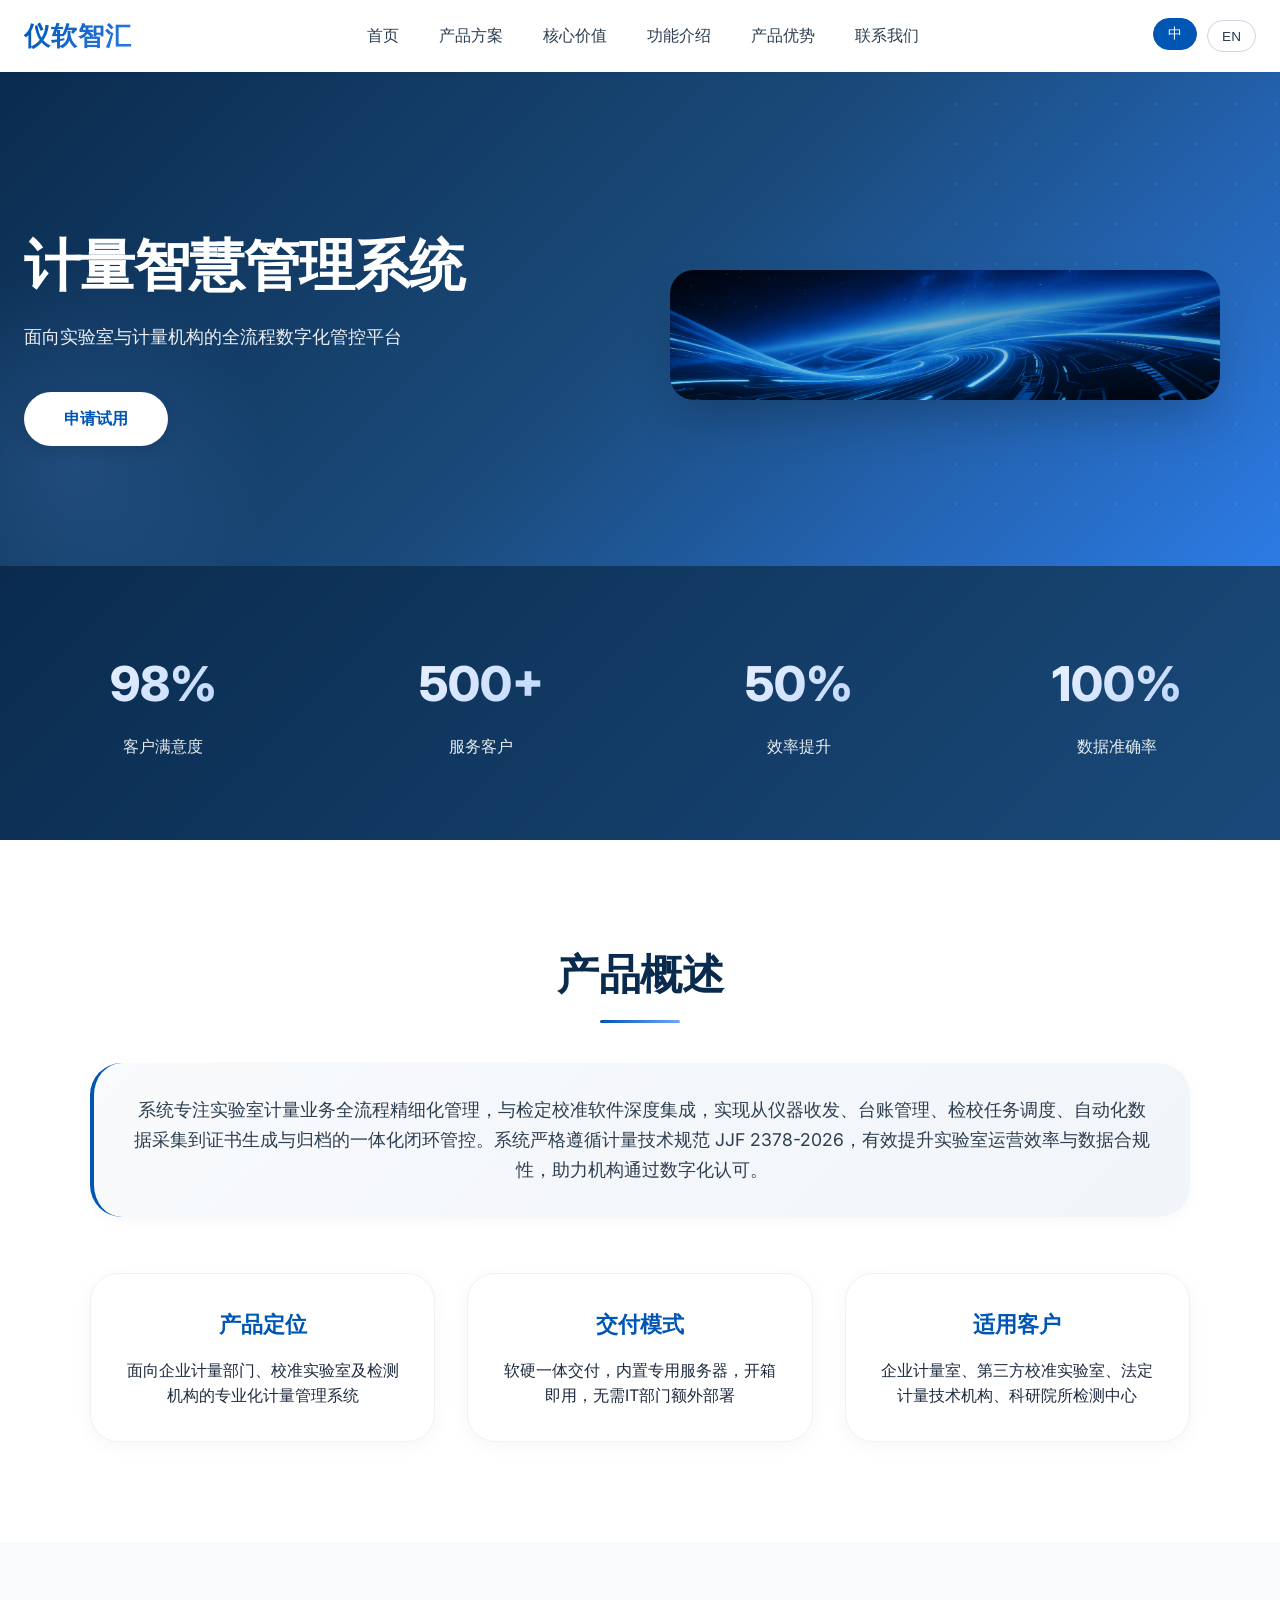
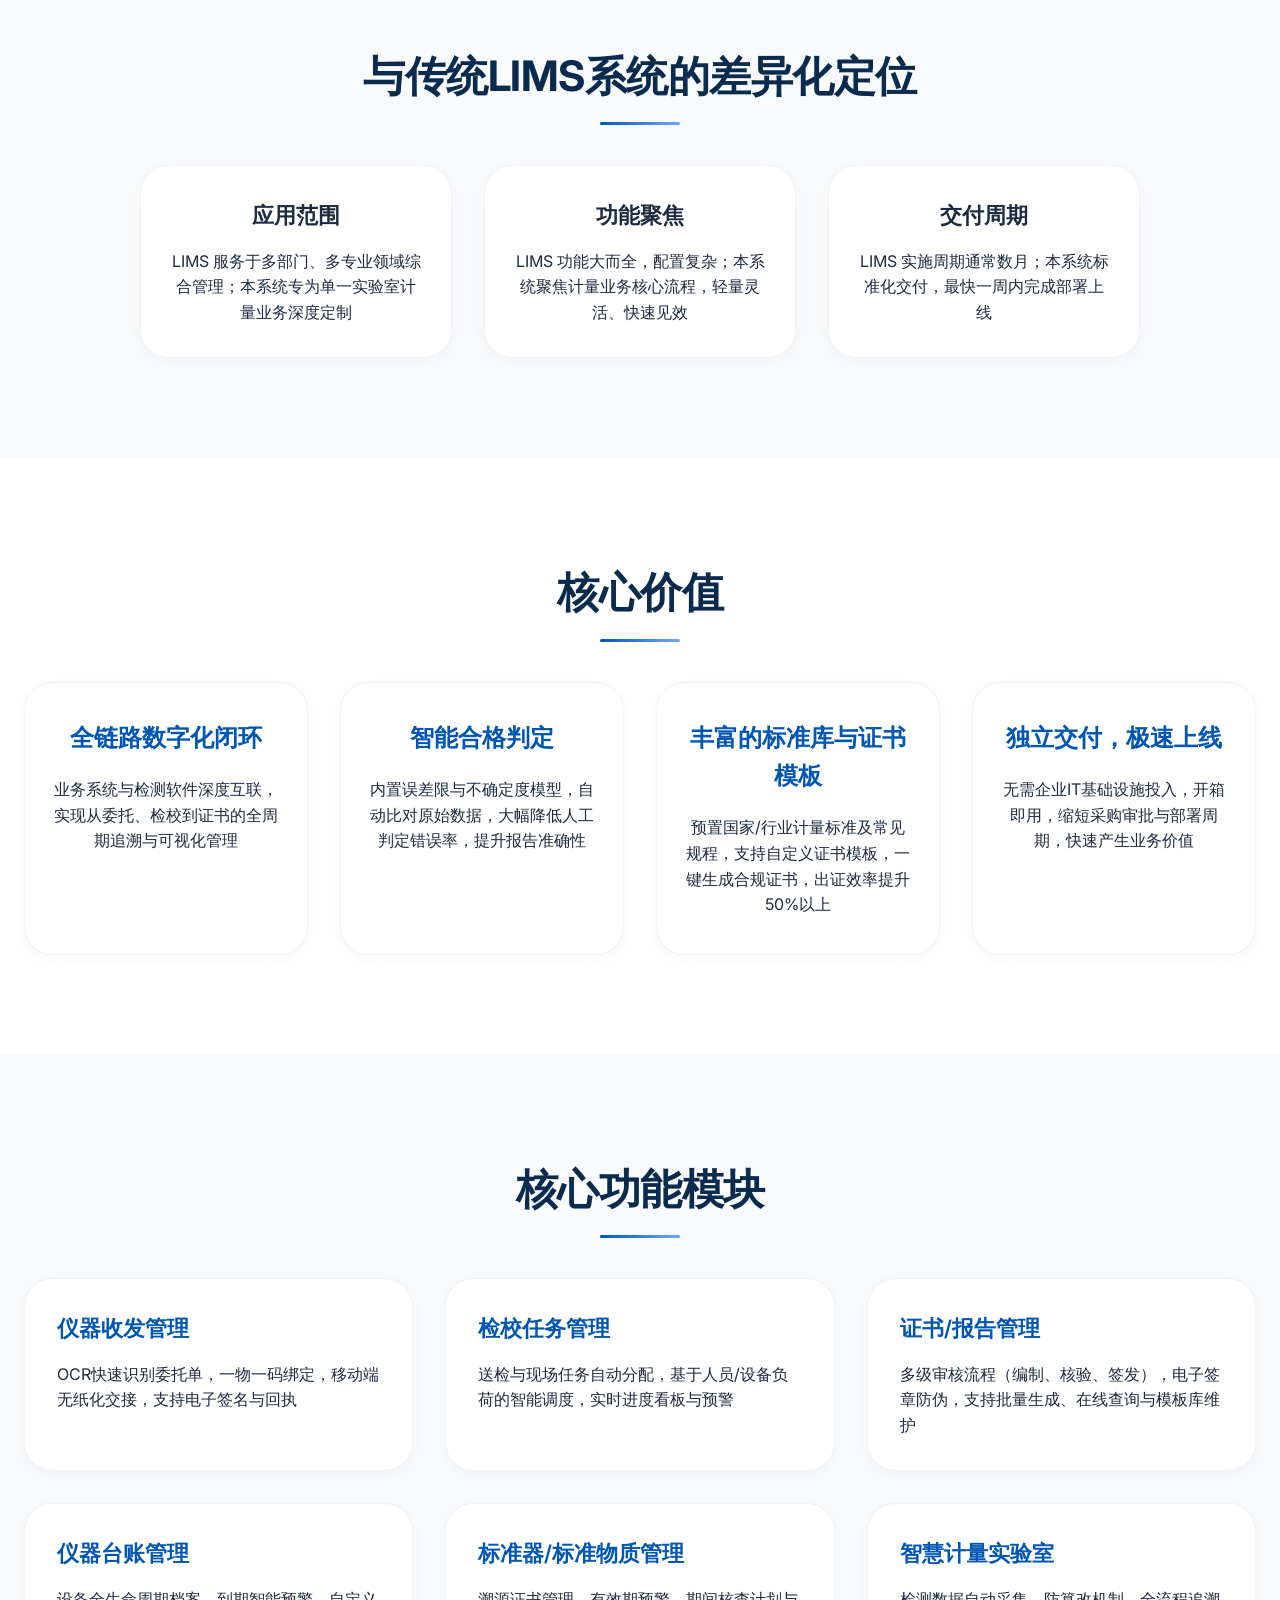
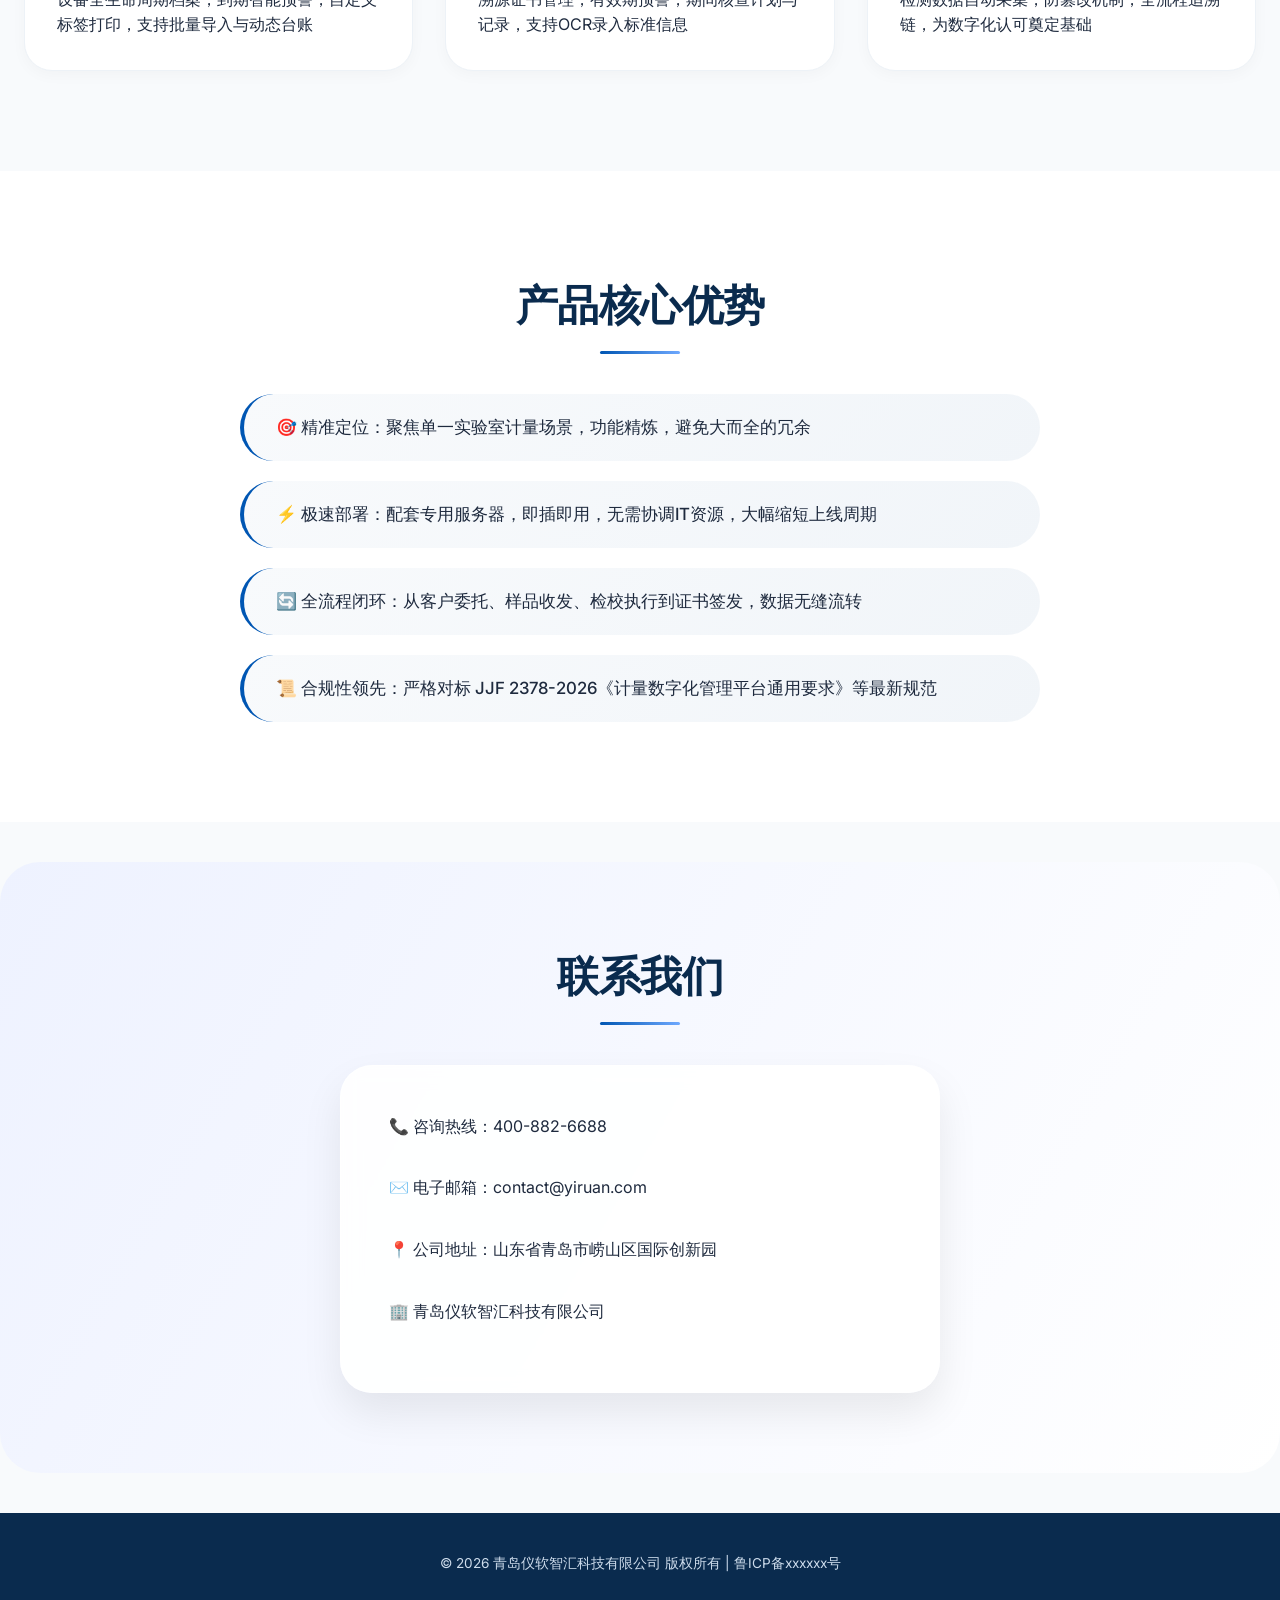
==== commit ac7923b1: "index第一版保存" ====
--- a/index.html
+++ b/index.html
@@ -6,7 +6,6 @@
     <title>仪软智汇 · 计量智慧管理系统</title>
     <link href="https://fonts.googleapis.com/css2?family=Inter:opsz,wght@14..32,300;14..32,400;14..32,500;14..32,600;14..32,700;14..32,800&display=swap" rel="stylesheet">
     <style>
-        /* ========== 全局样式重置与基础设置 ========== */
         * {
             margin: 0;
             padding: 0;
@@ -28,7 +27,6 @@
             padding: 0 24px;
         }
 
-        /* ========== 导航栏样式（毛玻璃效果） ========== */
         .header {
             background: rgba(255, 255, 255, 0.95);
             backdrop-filter: blur(12px);
@@ -122,7 +120,6 @@
             transform: translateY(-2px);
         }
 
-        /* 移动端菜单按钮 */
         .mobile-menu-btn {
             display: none;
             background: none;
@@ -134,7 +131,6 @@
             transition: transform 0.3s ease;
         }
 
-        /* ========== 横幅 Banner（视差效果） ========== */
         .banner {
             background: linear-gradient(135deg, #0a2b4e 0%, #1a4a7a 50%, #2c7be5 100%);
             color: #fff;
@@ -199,6 +195,17 @@
             }
         }
 
+        @keyframes fadeInRight {
+            from {
+                opacity: 0;
+                transform: translateX(30px);
+            }
+            to {
+                opacity: 1;
+                transform: translateX(0);
+            }
+        }
+
         .banner-content h1 {
             font-size: 56px;
             margin-bottom: 24px;
@@ -213,6 +220,27 @@
             opacity: 0.92;
             line-height: 1.6;
             max-width: 500px;
+        }
+
+        .banner-image {
+            flex: 1;
+            animation: fadeInRight 0.8s ease;
+            position: relative;
+        }
+
+        .banner-image img {
+            width: 100%;
+            max-width: 550px;
+            height: auto;
+            border-radius: 24px;
+            box-shadow: 0 25px 50px -12px rgba(0, 0, 0, 0.25);
+            transition: all 0.4s ease;
+            object-fit: cover;
+        }
+
+        .banner-image img:hover {
+            transform: scale(1.02);
+            box-shadow: 0 35px 60px -15px rgba(0, 0, 0, 0.3);
         }
 
         .btn {
@@ -235,7 +263,6 @@
             box-shadow: 0 8px 25px rgba(0, 86, 179, 0.25);
         }
 
-        /* ========== 通用区块样式 ========== */
         .section {
             padding: 100px 0;
             opacity: 0;
@@ -278,7 +305,6 @@
             border-radius: 2px;
         }
 
-        /* 产品概述部分 */
         .content-box {
             max-width: 1100px;
             margin: 0 auto;
@@ -327,7 +353,6 @@
             font-weight: 700;
         }
 
-        /* 与LIMS对比区域 */
         .compare-box {
             display: grid;
             grid-template-columns: repeat(auto-fit, minmax(280px, 1fr));
@@ -358,7 +383,6 @@
             font-weight: 600;
         }
 
-        /* 核心价值区域 */
         .value-list {
             display: grid;
             grid-template-columns: repeat(auto-fit, minmax(280px, 1fr));
@@ -388,7 +412,6 @@
             font-weight: 700;
         }
 
-        /* 功能介绍网格 */
         .func-grid {
             display: grid;
             grid-template-columns: repeat(auto-fit, minmax(320px, 1fr));
@@ -417,7 +440,6 @@
             font-weight: 600;
         }
 
-        /* 产品优势列表 */
         .adv-list {
             max-width: 800px;
             margin: 0 auto;
@@ -444,7 +466,6 @@
             border-left-width: 6px;
         }
 
-        /* 统计数据区域（新增） */
         .stats {
             background: linear-gradient(135deg, #0a2b4e 0%, #1a4a7a 100%);
             color: #fff;
@@ -478,7 +499,6 @@
             font-weight: 500;
         }
 
-        /* 联系我们区域 */
         .contact {
             background: linear-gradient(120deg, #eef2ff 0%, #ffffff 100%);
             border-radius: 40px;
@@ -506,7 +526,6 @@
             padding: 8px 0;
         }
 
-        /* 页脚 */
         .footer {
             background-color: #0a2b4e;
             color: #cddcec;
@@ -516,31 +535,16 @@
             font-size: 0.85rem;
         }
 
-        /* ========== 响应式设计 ========== */
         @media (max-width: 992px) {
-            .banner-content h1 {
-                font-size: 42px;
-            }
-            .title {
-                font-size: 34px;
-            }
-            .section {
-                padding: 70px 0;
-            }
-            .stat-number {
-                font-size: 38px;
-            }
+            .banner-content h1 { font-size: 42px; }
+            .title { font-size: 34px; }
+            .section { padding: 70px 0; }
+            .stat-number { font-size: 38px; }
         }
 
         @media (max-width: 768px) {
-            .container {
-                padding: 0 20px;
-            }
-            
-            .mobile-menu-btn {
-                display: block;
-            }
-            
+            .container { padding: 0 20px; }
+            .mobile-menu-btn { display: block; }
             .nav-menu {
                 display: none;
                 position: absolute;
@@ -554,99 +558,35 @@
                 box-shadow: 0 20px 30px rgba(0, 0, 0, 0.1);
                 z-index: 999;
             }
-            
-            .nav-menu.active {
-                display: flex;
-            }
-            
-            .nav-menu li {
-                border-bottom: 1px solid #eef2f6;
-            }
-            
-            .nav-menu a {
-                display: block;
-                padding: 16px 24px;
-            }
-            
-            .nav-menu a::before {
-                display: none;
-            }
-            
-            .banner {
-                padding: 120px 0 80px;
-            }
-            
-            .banner .container {
-                flex-direction: column;
-                text-align: center;
-            }
-            
-            .banner-content {
-                padding-right: 0;
-                margin-bottom: 30px;
-            }
-            
-            .banner-content p {
-                margin-left: auto;
-                margin-right: auto;
-            }
-            
-            .features-grid,
-            .compare-box,
-            .value-list,
-            .func-grid {
-                grid-template-columns: 1fr;
-                gap: 24px;
-            }
-            
-            .title {
-                font-size: 28px;
-                margin-bottom: 40px;
-            }
-            
-            .text {
-                padding: 24px;
-                font-size: 1rem;
-            }
-            
-            .adv-item {
-                border-radius: 20px;
-                padding: 14px 20px;
-            }
-            
-            .contact-info {
-                padding: 28px 24px;
-                margin: 0 16px;
-            }
-            
-            .stats-grid {
-                grid-template-columns: repeat(2, 1fr);
-                gap: 30px;
-            }
+            .nav-menu.active { display: flex; }
+            .nav-menu li { border-bottom: 1px solid #eef2f6; }
+            .nav-menu a { display: block; padding: 16px 24px; }
+            .nav-menu a::before { display: none; }
+            .banner { padding: 120px 0 80px; }
+            .banner .container { flex-direction: column; text-align: center; }
+            .banner-content { padding-right: 0; margin-bottom: 40px; }
+            .banner-content p { margin-left: auto; margin-right: auto; }
+            .banner-image { text-align: center; }
+            .banner-image img { max-width: 90%; }
+            .features-grid, .compare-box, .value-list, .func-grid { grid-template-columns: 1fr; gap: 24px; }
+            .title { font-size: 28px; margin-bottom: 40px; }
+            .text { padding: 24px; font-size: 1rem; }
+            .adv-item { border-radius: 20px; padding: 14px 20px; }
+            .contact-info { padding: 28px 24px; margin: 0 16px; }
+            .stats-grid { grid-template-columns: repeat(2, 1fr); gap: 30px; }
         }
 
         @media (max-width: 480px) {
-            .banner-content h1 {
-                font-size: 32px;
-            }
-            
-            .btn {
-                padding: 12px 32px;
-            }
-            
-            .section {
-                padding: 50px 0;
-            }
-            
-            .stats-grid {
-                grid-template-columns: 1fr;
-            }
+            .banner-content h1 { font-size: 32px; }
+            .btn { padding: 12px 32px; }
+            .section { padding: 50px 0; }
+            .stats-grid { grid-template-columns: 1fr; }
+            .banner-image img { max-width: 100%; }
         }
     </style>
 </head>
 <body>
 
-<!-- 导航 -->
 <header class="header" id="header">
     <div class="container">
         <div class="navbar">
@@ -668,7 +608,7 @@
     </div>
 </header>
 
-<!-- 横幅 -->
+<!-- 横幅 - 使用你上传的 banner-image.jpg -->
 <section class="banner" id="home">
     <div class="container">
         <div class="banner-content">
@@ -676,10 +616,17 @@
             <p data-zh="面向实验室与计量机构的全流程数字化管控平台" data-en="Full-process digital management platform for laboratories and metrology institutions">面向实验室与计量机构的全流程数字化管控平台</p>
             <a href="#contact" class="btn" data-zh="申请试用" data-en="Request Demo">申请试用</a>
         </div>
+        <div class="banner-image">
+            <img src="images/banner-image.jpg" 
+                 alt="计量智慧管理系统界面" 
+                 style="width:100%; max-width:550px; height:auto; border-radius:24px; box-shadow:0 25px 50px -12px rgba(0,0,0,0.25); transition:all 0.4s ease;"
+                 onmouseover="this.style.transform='scale(1.02)'"
+                 onmouseout="this.style.transform='scale(1)'"
+                 onerror="this.onerror=null; this.src='https://placehold.co/600x400/0056b3/white?text=计量系统界面'">
+        </div>
     </div>
 </section>
 
-<!-- 统计数据区域（新增） -->
 <section class="stats">
     <div class="container">
         <div class="stats-grid">
@@ -703,7 +650,6 @@
     </div>
 </section>
 
-<!-- 产品概述 -->
 <section id="product" class="section bg-white">
     <div class="container">
         <h2 class="title" data-zh="产品概述" data-en="Product Overview">产品概述</h2>
@@ -729,7 +675,6 @@
     </div>
 </section>
 
-<!-- 与LIMS区别 -->
 <section class="section bg-light">
     <div class="container">
         <h2 class="title" data-zh="与传统LIMS系统的差异化定位" data-en="Differentiation from Traditional LIMS">与传统LIMS系统的差异化定位</h2>
@@ -750,7 +695,6 @@
     </div>
 </section>
 
-<!-- 核心价值 -->
 <section id="value" class="section bg-white">
     <div class="container">
         <h2 class="title" data-zh="核心价值" data-en="Core Value">核心价值</h2>
@@ -775,7 +719,6 @@
     </div>
 </section>
 
-<!-- 功能介绍 -->
 <section id="function" class="section bg-light">
     <div class="container">
         <h2 class="title" data-zh="核心功能模块" data-en="Core Functional Modules">核心功能模块</h2>
@@ -808,7 +751,6 @@
     </div>
 </section>
 
-<!-- 产品优势 -->
 <section id="advantage" class="section bg-white">
     <div class="container">
         <h2 class="title" data-zh="产品核心优势" data-en="Key Advantages">产品核心优势</h2>
@@ -821,7 +763,6 @@
     </div>
 </section>
 
-<!-- 联系我们 -->
 <section id="contact" class="section contact">
     <div class="container">
         <h2 class="title" data-zh="联系我们" data-en="Contact Us">联系我们</h2>
@@ -834,7 +775,6 @@
     </div>
 </section>
 
-<!-- 页脚 -->
 <footer class="footer">
     <div class="container">
         <p data-zh="© 2026 青岛仪软智汇科技有限公司 版权所有 | 鲁ICP备xxxxxx号" data-en="© 2026 Qingdao Yiruan Intelligence Technology Co., Ltd. All Rights Reserved">© 2026 青岛仪软智汇科技有限公司 版权所有 | 鲁ICP备xxxxxx号</p>
@@ -842,13 +782,7 @@
 </footer>
 
 <script>
-    /**
-     * 计量智慧管理系统 - 优化版
-     * 功能：中英文切换、移动端菜单、平滑滚动、数字滚动动画、滚动显示动画、导航栏渐变
-     */
-
     document.addEventListener('DOMContentLoaded', function() {
-        // ========== 1. 导航栏滚动效果 ==========
         const header = document.querySelector('.header');
         window.addEventListener('scroll', () => {
             if (window.scrollY > 50) {
@@ -858,13 +792,11 @@
             }
         });
 
-        // ========== 2. 数字滚动动画 ==========
         function animateNumbers() {
             const statNumbers = document.querySelectorAll('.stat-number');
             statNumbers.forEach(el => {
                 const target = parseInt(el.dataset.target);
                 if (!target || el.classList.contains('animated')) return;
-                
                 let current = 0;
                 const increment = target / 60;
                 const timer = setInterval(() => {
@@ -880,17 +812,11 @@
             });
         }
 
-        // ========== 3. 滚动显示动画（Intersection Observer） ==========
-        const observerOptions = {
-            threshold: 0.2,
-            rootMargin: '0px 0px -50px 0px'
-        };
-
+        const observerOptions = { threshold: 0.2, rootMargin: '0px 0px -50px 0px' };
         const sectionObserver = new IntersectionObserver((entries) => {
             entries.forEach(entry => {
                 if (entry.isIntersecting) {
                     entry.target.classList.add('visible');
-                    // 如果进入的是统计数据区域，触发数字动画
                     if (entry.target.classList.contains('stats')) {
                         animateNumbers();
                     }
@@ -902,7 +828,6 @@
             sectionObserver.observe(el);
         });
 
-        // 立即触发一次，检查是否有元素已经可见
         setTimeout(() => {
             document.querySelectorAll('.section, .stats').forEach(el => {
                 const rect = el.getBoundingClientRect();
@@ -915,10 +840,8 @@
             });
         }, 100);
 
-        // ========== 4. 中英文切换系统 ==========
         const langBtns = document.querySelectorAll('.lang-switch button');
         const translatableElements = document.querySelectorAll('[data-zh][data-en]');
-        
         const savedLang = localStorage.getItem('preferred-language') || 'zh';
         
         if (translatableElements.length > 0) {
@@ -970,8 +893,7 @@
                 }
             });
         }
-        
-        // ========== 5. 移动端菜单 ==========
+
         const mobileMenuBtn = document.querySelector('.mobile-menu-btn');
         const navMenu = document.querySelector('.nav-menu');
         
@@ -988,9 +910,7 @@
                     document.body.style.overflow = '';
                 }
             }
-            
             mobileMenuBtn.addEventListener('click', toggleMenu);
-            
             const menuLinks = navMenu.querySelectorAll('a');
             menuLinks.forEach(link => {
                 link.addEventListener('click', function() {
@@ -999,34 +919,25 @@
                     }
                 });
             });
-            
             window.addEventListener('resize', function() {
                 if (window.innerWidth > 768 && navMenu.classList.contains('active')) {
                     toggleMenu();
                 }
             });
         }
-        
-        // ========== 6. 平滑滚动 ==========
+
         const allLinks = document.querySelectorAll('a[href^="#"]:not([href="#"])');
-        
         allLinks.forEach(link => {
             link.addEventListener('click', function(e) {
                 const targetId = this.getAttribute('href');
                 if (targetId === '#') return;
-                
                 const targetElement = document.querySelector(targetId);
                 if (targetElement) {
                     e.preventDefault();
                     const headerHeight = header ? header.offsetHeight : 72;
                     const elementPosition = targetElement.getBoundingClientRect().top;
                     const offsetPosition = elementPosition + window.pageYOffset - headerHeight;
-                    
-                    window.scrollTo({
-                        top: offsetPosition,
-                        behavior: 'smooth'
-                    });
-                    
+                    window.scrollTo({ top: offsetPosition, behavior: 'smooth' });
                     history.pushState(null, null, targetId);
                 }
             });
